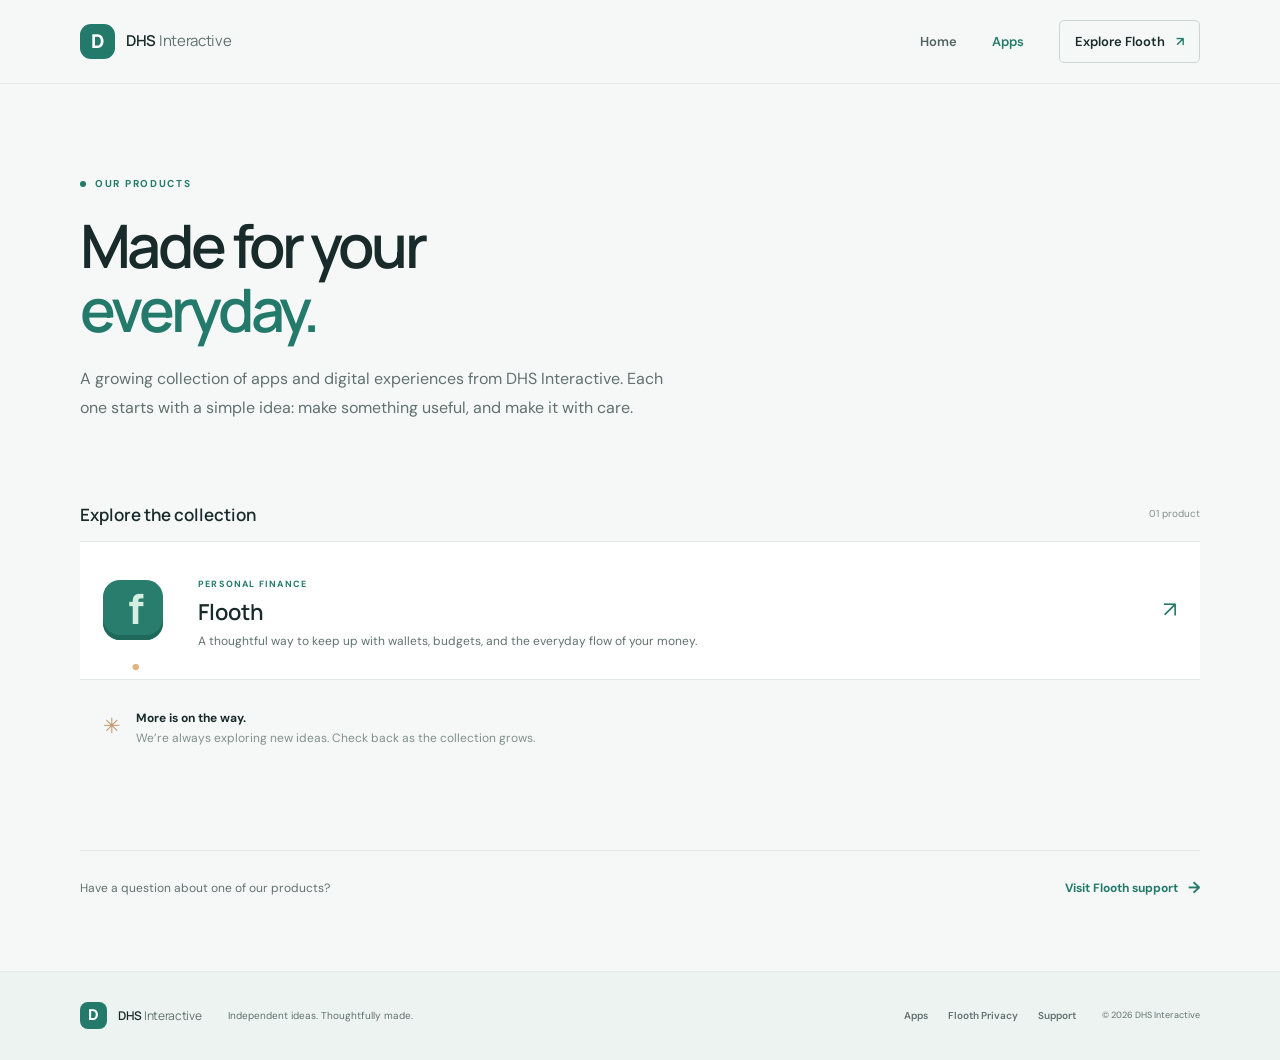
==== apps/index.html @ 7190f6f2 "Add DHS Interactive website and Flooth privacy pages" ====
<!doctype html>
<html lang="en">
<head><meta charset="utf-8"><meta name="viewport" content="width=device-width, initial-scale=1"><meta name="description" content="Explore mobile apps and digital products from DHS Interactive."><title>Apps — DHS Interactive</title><link rel="stylesheet" href="../assets/site.css"><script src="../assets/site.js" defer></script></head>
<body><a class="skip-link" href="#main">Skip to content</a><header class="site-header"><div class="container header-inner"><a class="brand" href="../"><span class="brand-mark">D</span><span>DHS <b>Interactive</b></span></a><button class="menu-toggle" aria-expanded="false" aria-controls="primary-nav" aria-label="Open navigation"><span></span><span></span><span></span></button><nav id="primary-nav" class="primary-nav" aria-label="Primary navigation"><a href="../">Home</a><a href="./" aria-current="page">Apps</a><a class="nav-cta" href="flooth/">Explore Flooth <span aria-hidden="true">↗</span></a></nav></div></header>
<main id="main"><section class="page-hero container"><p class="eyebrow"><span class="eyebrow-dot"></span> Our products</p><h1>Made for your<br><span>everyday.</span></h1><p class="lead">A growing collection of apps and digital experiences from DHS Interactive. Each one starts with a simple idea: make something useful, and make it with care.</p></section>
<section class="apps-list container"><div class="apps-list-heading"><h2>Explore the collection</h2><span>01 product</span></div><a class="app-card" href="flooth/"><div class="app-icon">f<span>·</span></div><div class="app-card-copy"><span class="app-category">PERSONAL FINANCE</span><h3>Flooth</h3><p>A thoughtful way to keep up with wallets, budgets, and the everyday flow of your money.</p></div><span class="app-arrow" aria-hidden="true">↗</span></a><div class="future-note"><span>✳</span><p><b>More is on the way.</b><br>We’re always exploring new ideas. Check back as the collection grows.</p></div></section><section class="simple-cta container"><p>Have a question about one of our products?</p><a class="text-link" href="flooth/support/">Visit Flooth support <span aria-hidden="true">→</span></a></section></main>
<footer class="site-footer"><div class="container footer-inner"><a class="brand footer-brand" href="../"><span class="brand-mark">D</span><span>DHS <b>Interactive</b></span></a><span>Independent ideas. Thoughtfully made.</span><nav aria-label="Footer navigation"><a href="./">Apps</a><a href="flooth/privacy/">Flooth Privacy</a><a href="flooth/support/">Support</a></nav><small>© <span data-year>2026</span> DHS Interactive</small></div></footer></body></html>
---- assets/site.css ----
@import url('https://fonts.googleapis.com/css2?family=DM+Sans:wght@400;500;600;700&family=Manrope:wght@400;500;600;700;800&display=swap');
:root{--ink:#182b2a;--muted:#617170;--teal:#237a6b;--teal-dark:#175c51;--mint:#c6e8d9;--paper:#f6f8f7;--white:#fff;--line:#e2e9e6;--peach:#f2c7a5;--serif:Manrope,'DM Sans',sans-serif;--sans:'DM Sans',Arial,sans-serif;--container:1120px}*{box-sizing:border-box}html{scroll-behavior:smooth}body{margin:0;background:var(--paper);color:var(--ink);font-family:var(--sans);font-size:16px;line-height:1.65;-webkit-font-smoothing:antialiased}a{color:inherit;text-decoration:none}a:hover{color:var(--teal)}button{font:inherit}.container{width:min(var(--container),calc(100% - 56px));margin-inline:auto}.skip-link{position:absolute;left:16px;top:-60px;z-index:20;padding:10px 16px;background:var(--ink);color:#fff;border-radius:4px}.skip-link:focus{top:12px}.site-header{height:84px;border-bottom:1px solid rgba(24,43,42,.07);background:rgba(246,248,247,.94);position:relative;z-index:5}.header-inner,.primary-nav,.brand,.footer-inner,.footer-inner nav{display:flex;align-items:center}.header-inner{height:100%;justify-content:space-between}.brand{gap:11px;font-family:var(--serif);font-weight:600;font-size:15px;letter-spacing:-.3px}.brand b{font-weight:400;color:var(--muted)}.brand-mark{width:35px;height:35px;display:grid;place-items:center;border-radius:11px;background:var(--teal);color:#fff;font-size:19px;font-weight:800}.primary-nav{gap:35px;font-size:13px;font-weight:600;color:#526361}.primary-nav a[aria-current=page]{color:var(--teal)}.primary-nav .nav-cta{color:var(--ink);padding:10px 15px;border:1px solid #cbd7d3;border-radius:5px}.nav-cta span{margin-left:8px;color:var(--teal)}.menu-toggle{display:none;border:0;background:transparent;width:42px;height:42px;padding:10px;cursor:pointer}.menu-toggle span{display:block;height:2px;background:var(--ink);margin:5px 0;border-radius:2px}.hero{min-height:602px;display:grid;grid-template-columns:1.03fr .97fr;align-items:center;padding-block:69px 80px}.hero-copy{padding:0 0 8px 10px}.eyebrow{text-transform:uppercase;letter-spacing:1.7px;font-size:10px;font-weight:700;color:var(--teal);margin:0 0 20px;display:flex;align-items:center;gap:9px}.eyebrow-dot{width:6px;height:6px;border-radius:50%;background:var(--teal)}h1,h2,h3,p{margin-top:0}.hero h1,.page-hero h1,.product-hero h1,.legal-page h1,.support-card h1{font-family:var(--serif);font-size:clamp(48px,6vw,70px);line-height:1.08;letter-spacing:-3.7px;font-weight:600;margin:0 0 23px}.hero h1 span,.page-hero h1 span,.product-hero h1 span,.legal-page h1 span,.support-card h1 span{color:var(--teal)}.lead{color:var(--muted);font-size:16px;line-height:1.8;max-width:470px;margin-bottom:28px}.button-row{display:flex;align-items:center;gap:25px}.button{display:inline-flex;align-items:center;gap:21px;min-height:48px;padding:0 19px;border-radius:5px;font-size:12px;font-weight:700;transition:transform .2s,background .2s}.button:hover{transform:translateY(-2px)}.button-primary{background:var(--teal);color:#fff}.button-primary:hover{background:var(--teal-dark);color:#fff}.button span{font-size:17px}.text-link{display:inline-flex;align-items:center;gap:10px;font-size:12px;font-weight:700;color:var(--teal)}.text-link span{font-size:16px}.hero-note{display:flex;align-items:center;gap:12px;margin-top:53px;font-size:11px;line-height:1.7;color:var(--muted)}.hero-note b{font-size:12px;color:var(--ink)}.note-icon{width:30px;height:30px;display:grid;place-items:center;border-radius:50%;background:#e4f1eb;color:var(--teal);font-size:17px}.hero-art{height:420px;position:relative;display:grid;place-items:center;overflow:hidden}.art-orbit{position:absolute;border:1px solid #dce7e2;border-radius:50%}.orbit-one{height:350px;width:350px}.orbit-two{height:440px;width:440px;border-style:dashed;opacity:.75}.phone{width:226px;height:384px;border:7px solid #203b38;border-radius:31px;background:#fff;box-shadow:0 25px 55px rgba(28,66,57,.18);position:relative;z-index:1;overflow:hidden;padding:15px 15px 12px}.phone-notch{position:absolute;width:76px;height:16px;border-radius:0 0 11px 11px;background:#203b38;top:0;left:calc(50% - 38px)}.phone-top{display:flex;justify-content:space-between;font-size:7px;font-weight:700;margin-top:1px}.phone-content{padding-top:17px}.phone-greeting{font-family:var(--serif);font-size:15px;line-height:1.35;margin-bottom:17px}.phone-greeting b{color:var(--teal)}.balance-label,.device-label{font-size:7px;letter-spacing:1.3px;color:#81918e;font-weight:700}.balance{font-family:var(--serif);font-size:29px;font-weight:700;letter-spacing:-1.2px;margin-top:3px}.balance span,.device-total span{font-size:17px;color:#8b9996}.chart{height:68px;display:flex;align-items:end;justify-content:space-between;margin-top:8px;border-bottom:1px solid #edf1ef;padding-bottom:0}.chart i{display:block;width:10px;border-radius:4px 4px 0 0;background:#bfdfd1}.chart i:nth-child(3n){background:#5eab8e}.chart i:nth-child(1){height:20%}.chart i:nth-child(2){height:33%}.chart i:nth-child(3){height:28%}.chart i:nth-child(4){height:48%}.chart i:nth-child(5){height:41%}.chart i:nth-child(6){height:59%}.chart i:nth-child(7){height:50%}.chart i:nth-child(8){height:72%}.chart i:nth-child(9){height:66%}.chart i:nth-child(10){height:85%}.chart i:nth-child(11){height:100%}.phone-rows{height:43px;border-bottom:1px solid #edf1ef;display:flex;align-items:center;gap:7px;font-size:7px;font-weight:600}.phone-rows b{margin-left:auto;color:var(--teal);font-size:7px}.row-icon{width:20px;height:20px;border-radius:6px;display:grid;place-items:center;font-size:11px;color:var(--teal)}.mint{background:#e3f2eb}.peach{background:#fbede1;color:#bb8055}.float-card{z-index:2;position:absolute;bottom:60px;right:0;display:flex;align-items:center;gap:11px;background:#fff;box-shadow:0 12px 28px rgba(24,43,42,.09);padding:13px 16px;border-radius:7px}.float-icon{display:grid;place-items:center;width:29px;height:29px;border-radius:50%;background:#e4f1eb;color:var(--teal)}.float-card small,.float-card b{display:block}.float-card small{font-size:8px;color:#84918e}.float-card b{font-size:10px}.art-spark{position:absolute;color:var(--teal)}.spark-one{top:52px;right:76px;font-size:27px}.spark-two{bottom:70px;left:60px;color:#d39462;font-size:22px}.principles{background:#edf3f0;border-block:1px solid #e6ede9}.principle-grid{display:grid;grid-template-columns:repeat(3,1fr);padding-block:36px}.principle-grid>div{padding:0 32px;border-right:1px solid #d8e3de}.principle-grid>div:first-child{padding-left:12px}.principle-grid>div:last-child{border:0}.principle-number{font-size:9px;font-weight:700;letter-spacing:1px;color:var(--teal)}.principle-grid h2{font:600 17px var(--serif);letter-spacing:-.4px;margin:7px 0 3px}.principle-grid p{font-size:11px;color:var(--muted);margin:0}.featured{padding-block:95px 100px}.section-heading{display:flex;align-items:end;justify-content:space-between;margin-bottom:29px}.section-heading .eyebrow{margin-bottom:10px}.section-heading h2,.local-copy h2,.closing h2{font:600 37px/1.2 var(--serif);letter-spacing:-1.7px;margin:0}.section-heading h2 span{color:var(--teal)}.section-heading>.text-link{margin-bottom:5px}.feature-card{min-height:360px;border-radius:8px;overflow:hidden;background:#24786b;display:grid;grid-template-columns:1fr .92fr;color:#fff}.feature-copy{padding:48px 54px}.product-label{display:flex;align-items:center;gap:9px;font-size:10px;font-weight:600;letter-spacing:.4px;color:#d9eee5}.flooth-mark{width:32px;height:32px;display:inline-grid;place-items:center;border-radius:10px;background:#c4e8d6;color:#286d5b;font:800 23px var(--serif);letter-spacing:-2px}.feature-copy h3{font:600 40px/1.14 var(--serif);letter-spacing:-1.7px;margin:20px 0 13px}.feature-copy p{max-width:380px;color:#d7eae4;font-size:12px;line-height:1.8;margin-bottom:24px}.button-light{background:#eff7f2;color:var(--teal-dark)}.feature-visual{position:relative;display:grid;place-items:center;background:radial-gradient(ellipse at 50% 55%,#65a991 0,#438e7c 42%,#24786b 72%);overflow:hidden}.feature-visual:before,.feature-visual:after{content:"";position:absolute;border:1px solid rgba(223,247,236,.22);border-radius:50%;width:300px;height:300px}.feature-visual:after{width:400px;height:400px}.feature-stat{z-index:1;background:#fff;color:var(--ink);width:230px;padding:22px 23px;border-radius:8px;box-shadow:0 20px 50px rgba(18,52,44,.2);transform:rotate(-5deg)}.feature-stat span{display:block;font-size:8px;font-weight:700;letter-spacing:1.1px;color:#879490}.feature-stat strong{font:600 19px var(--serif);display:block;margin:7px 0 20px}.stat-bars{height:64px;display:flex;align-items:end;justify-content:space-between;border-bottom:1px solid #e6eeea}.stat-bars i{width:14px;border-radius:5px 5px 0 0;background:#bfe0d1}.stat-bars i:nth-child(2n){background:#529d80}.stat-bars i:nth-child(1){height:25%}.stat-bars i:nth-child(2){height:42%}.stat-bars i:nth-child(3){height:30%}.stat-bars i:nth-child(4){height:55%}.stat-bars i:nth-child(5){height:48%}.stat-bars i:nth-child(6){height:72%}.stat-bars i:nth-child(7){height:62%}.stat-bars i:nth-child(8){height:95%}.coin{position:absolute;z-index:2;display:grid;place-items:center;border-radius:50%;background:#f1d6b7;color:#926747;box-shadow:0 8px 20px #1b554c44}.coin-one{height:48px;width:48px;top:58px;left:70px;font-size:20px}.coin-two{height:36px;width:36px;right:53px;bottom:57px;background:#cbe9d9;color:var(--teal);font-size:18px}.feature-caption{position:absolute;left:40px;bottom:30px;font-size:10px;line-height:1.5;color:#d5ebe3}.closing{padding-bottom:90px}.closing-inner{border-top:1px solid var(--line);padding:49px 25px 38px;display:grid;grid-template-columns:1fr 1fr;align-items:center;position:relative}.closing .eyebrow{margin-bottom:12px}.closing h2{font-size:32px}.closing-inner>div:nth-child(2){padding-left:50px}.closing-inner>div:nth-child(2) p{color:var(--muted);font-size:12px;margin-bottom:18px}.closing-star{position:absolute;right:15px;top:43px;color:#b3d7c5;font-size:26px}.site-footer{background:#edf3f0;border-top:1px solid #e2ebe6}.footer-inner{min-height:88px;gap:26px;font-size:10px;color:var(--muted)}.footer-brand{color:var(--ink);font-size:12px}.footer-brand .brand-mark{width:27px;height:27px;border-radius:8px;font-size:15px}.footer-inner>span{margin-right:auto}.footer-inner nav{gap:20px}.footer-inner nav a{font-weight:600}.footer-inner small{font-size:9px}
.page-hero{padding:92px 0 52px}.page-hero h1{font-size:60px}.page-hero .lead{max-width:600px}.apps-list{padding-bottom:73px}.apps-list-heading{display:flex;align-items:center;justify-content:space-between;border-bottom:1px solid var(--line);padding-bottom:15px;margin-bottom:0}.apps-list-heading h2{font:600 17px var(--serif);margin:0}.apps-list-heading span{font-size:10px;color:#81908c}.app-card{display:grid;grid-template-columns:75px 1fr 50px;gap:20px;align-items:center;padding:27px 23px;background:#fff;border-bottom:1px solid var(--line);transition:background .2s}.app-card:hover{background:#f0f7f3}.app-icon{height:60px;width:60px;display:grid;place-items:center;border-radius:17px;background:#287d6d;color:#d5eee2;font:800 41px var(--serif);letter-spacing:-5px;box-shadow:inset 0 -5px 0 #1f695b}.app-icon span{color:#e1b481}.app-category{font-size:9px;letter-spacing:1.2px;color:var(--teal);font-weight:700}.app-card h3{font:600 22px var(--serif);margin:2px 0 5px}.app-card p{font-size:12px;color:var(--muted);margin:0}.app-arrow{justify-self:end;color:var(--teal);font-size:22px}.future-note{display:flex;gap:15px;padding:29px 23px;color:#80908b;font-size:12px}.future-note>span{color:#c69769;font-size:21px}.future-note p{margin:0}.future-note b{color:var(--ink)}.simple-cta{display:flex;align-items:center;justify-content:space-between;border-top:1px solid var(--line);padding-block:24px;margin-bottom:45px}.simple-cta p{margin:0;font-size:12px;color:var(--muted)}
.product-hero{min-height:500px;display:grid;grid-template-columns:1.1fr .9fr;align-items:center;padding-block:63px}.product-hero h1{font-size:56px}.product-title{display:flex;align-items:flex-start;gap:15px}.flooth-mark.large{flex:none;width:46px;height:46px;border-radius:14px;font-size:31px;margin-top:6px}.product-hero .lead{max-width:510px}.availability-note{display:flex;align-items:center;gap:9px;font-size:11px;font-weight:600;color:#74817e}.status-dot{width:7px;height:7px;border-radius:50%;background:#b98d63}.product-art{position:relative;height:390px;display:grid;place-items:center;overflow:hidden}.product-ring,.local-orbit{position:absolute;width:315px;height:315px;border:1px solid #dbe7e1;border-radius:50%}.product-ring:after,.local-orbit:after{content:"";position:absolute;inset:-35px;border:1px dashed #d6e3dd;border-radius:50%}.product-device{z-index:1;width:235px;height:300px;border-radius:15px;background:#fff;box-shadow:0 25px 55px rgba(28,66,57,.15);padding:26px 23px;transform:rotate(4deg)}.device-total{display:block;font:700 31px var(--serif);letter-spacing:-1.2px;margin-top:12px}.device-sub{display:block;font-size:9px;color:#81918e}.device-chart{height:83px;display:flex;align-items:end;justify-content:space-around;border-bottom:1px solid #e8efeb;margin:15px 0}.device-chart i{width:13px;border-radius:5px 5px 0 0;background:#c9e4d6}.device-chart i:nth-child(2n){background:#55a183}.device-chart i:nth-child(1){height:25%}.device-chart i:nth-child(2){height:37%}.device-chart i:nth-child(3){height:30%}.device-chart i:nth-child(4){height:58%}.device-chart i:nth-child(5){height:47%}.device-chart i:nth-child(6){height:73%}.device-chart i:nth-child(7){height:100%}.device-chart i:nth-child(8){height:85%}.device-budget{display:flex;align-items:center;gap:8px;height:38px;font-size:8px;border-bottom:1px solid #eff2f0}.device-budget b{margin-left:auto;color:var(--teal);font-size:8px}.budget-dot{width:8px;height:8px;background:#77b79a;border-radius:3px}.peach-dot{background:#e6b48b}.product-spark{position:absolute;right:41px;top:55px;color:#c79463;font-size:25px}.product-features{background:#edf3f0;padding:75px 0 84px;border-block:1px solid #e5ece8}.product-features .section-heading{align-items:end}.product-features .section-heading h2{font-size:34px}.product-features .section-heading h2 span{color:var(--teal)}.section-intro{max-width:280px;font-size:12px;color:var(--muted);line-height:1.8;margin:0 0 4px}.feature-grid{display:grid;grid-template-columns:repeat(4,1fr);gap:13px;margin-top:37px}.feature-tile{position:relative;min-height:220px;background:#fff;padding:22px 20px;border:1px solid #e7eeea;border-radius:5px}.tile-symbol{display:grid;place-items:center;height:38px;width:38px;border-radius:11px;background:#e5f2eb;color:var(--teal);font-size:22px}.budget-symbol{background:#f9eee4;color:#b7794e}.report-symbol{background:#eef0f8;color:#7077a2}.local-symbol{background:#e8f0f0;color:#56868a}.tile-count{position:absolute;right:20px;top:28px;font-size:9px;letter-spacing:1px;color:#9ba9a4}.feature-tile h3{font:600 15px var(--serif);margin:24px 0 7px}.feature-tile p{font-size:10px;line-height:1.75;color:var(--muted);margin:0}.local-section{padding-block:91px;display:grid;grid-template-columns:.85fr 1.15fr;align-items:center;gap:75px}.local-illustration{height:300px;display:grid;place-items:center;position:relative}.local-orbit{width:230px;height:230px;background:#edf4f0}.local-lock{z-index:1;height:110px;width:110px;border-radius:35px;background:#fff;box-shadow:0 14px 40px #214e4217;display:grid;place-items:center;font-size:61px;color:var(--teal);transform:rotate(-9deg)}.local-spark{position:absolute;top:37px;right:48px;color:#c99564;font-size:26px}.local-copy .eyebrow{margin-bottom:12px}.local-copy h2{font-size:35px;margin-bottom:18px}.local-copy h2 span{color:var(--teal)}.local-copy p:not(.eyebrow){max-width:500px;color:var(--muted);font-size:12px;line-height:1.85;margin-bottom:14px}.local-copy .text-link{margin-top:6px}.product-links{background:#edf3f0;border-block:1px solid #e5ece8}.product-links-inner{min-height:200px;display:flex;align-items:center;justify-content:space-between}.product-links h2{font:600 25px var(--serif);letter-spacing:-.8px;margin:0 0 5px}.product-links .eyebrow{margin-bottom:8px}.product-links p:not(.eyebrow){font-size:11px;color:var(--muted);margin:0}
.legal-page{max-width:820px;padding-top:76px;padding-bottom:75px}.legal-page h1{font-size:53px;margin-bottom:9px}.legal-meta{font-size:11px;color:#83918d}.legal-intro{font-size:15px;color:var(--muted);margin:28px 0 35px}.legal-content{border-top:1px solid var(--line);padding-top:15px}.legal-content h2{font:700 17px var(--serif);letter-spacing:-.3px;margin:28px 0 8px}.legal-content p{font-size:12px;line-height:1.9;color:#576865;margin-bottom:12px}.legal-content a{color:var(--teal);text-decoration:underline;text-underline-offset:2px}.legal-back{border-top:1px solid var(--line);margin-top:38px;padding-top:18px;display:flex;justify-content:space-between}.support-page{min-height:590px;display:grid;grid-template-columns:1fr 260px;align-items:center;gap:100px;padding-block:72px}.support-card{position:relative}.support-icon{position:absolute;right:9%;top:2px;width:52px;height:52px;display:grid;place-items:center;border-radius:17px;background:#e2f0e8;color:var(--teal);font-size:25px}.support-card h1{font-size:59px}.support-card .lead{max-width:440px}.support-card .button{margin-top:4px}.support-email{font-size:11px;color:var(--muted);margin:15px 0}.support-aside{border-left:1px solid var(--line);padding:10px 0 10px 25px}.support-aside h2{font:600 14px var(--serif);margin-bottom:15px}.support-aside>a{display:flex;justify-content:space-between;padding:11px 0;border-bottom:1px solid var(--line);font-size:11px;font-weight:600}.support-aside>a span{color:var(--teal)}.support-aside p{font-size:10px;color:#85938e;line-height:1.7;margin-top:22px}
@media(max-width:800px){.container{width:min(var(--container),calc(100% - 40px))}.hero{grid-template-columns:1fr 0.9fr;min-height:560px;padding-block:50px}.hero h1{font-size:53px}.hero-art{transform:scale(.85);margin-inline:-25px}.feature-grid{grid-template-columns:repeat(2,1fr)}.local-section{gap:34px}.footer-inner{flex-wrap:wrap;padding-block:20px;gap:14px}.footer-inner>span{margin-right:0}.footer-inner nav{margin-left:auto}.footer-inner small{width:100%}.support-page{gap:50px}.feature-copy{padding:40px 35px}}
@media(max-width:620px){.container{width:calc(100% - 40px)}.site-header{height:70px}.menu-toggle{display:block}.primary-nav{display:none;position:absolute;top:69px;left:0;right:0;background:var(--paper);padding:16px 20px 22px;border-bottom:1px solid var(--line);flex-direction:column;align-items:stretch;gap:0;box-shadow:0 12px 18px #19382b12}.primary-nav.is-open{display:flex}.primary-nav a{padding:12px 7px}.primary-nav .nav-cta{margin-top:5px;text-align:center}.hero{display:flex;flex-direction:column;align-items:stretch;padding:57px 0 45px;min-height:0}.hero-copy{padding:0}.hero h1,.page-hero h1{font-size:49px;letter-spacing:-2.5px}.lead{font-size:14px}.hero-note{margin-top:30px}.hero-art{height:370px;transform:scale(.9);margin:-10px -20px -10px}.phone{width:210px;height:357px}.float-card{right:0;bottom:44px}.orbit-one{width:310px;height:310px}.orbit-two{width:380px;height:380px}.principle-grid{grid-template-columns:1fr;padding-block:18px}.principle-grid>div,.principle-grid>div:first-child{padding:15px 4px;border-right:0;border-bottom:1px solid #d8e3de}.principle-grid>div:last-child{border-bottom:0}.principle-grid h2{margin-top:3px}.featured{padding-block:65px}.section-heading{align-items:start;gap:15px}.section-heading h2{font-size:31px}.section-heading>.text-link{white-space:nowrap;margin-top:25px;font-size:10px}.feature-card{grid-template-columns:1fr}.feature-copy{padding:34px 28px}.feature-copy h3{font-size:35px}.feature-visual{min-height:280px}.closing{padding-bottom:55px}.closing-inner{grid-template-columns:1fr;padding:35px 5px;gap:20px}.closing-inner>div:nth-child(2){padding-left:0}.closing-star{right:12px;top:34px}.footer-inner{display:grid;grid-template-columns:1fr auto}.footer-inner>span{grid-column:1/-1;grid-row:2}.footer-inner nav{grid-column:1/-1;grid-row:3;margin:0;gap:17px;flex-wrap:wrap}.footer-inner small{grid-column:1/-1;grid-row:4}.page-hero{padding:62px 0 32px}.page-hero h1{font-size:48px}.apps-list-heading h2{font-size:15px}.app-card{grid-template-columns:53px 1fr 18px;gap:12px;padding:19px 8px}.app-icon{width:49px;height:49px;border-radius:14px;font-size:34px}.app-card h3{font-size:19px}.app-card p{font-size:10px}.app-category{font-size:8px}.future-note{padding-inline:8px}.simple-cta{align-items:flex-start;gap:12px;flex-direction:column}.product-hero{grid-template-columns:1fr;padding-block:53px 35px}.product-hero h1{font-size:46px;letter-spacing:-2.8px}.product-title{gap:11px}.flooth-mark.large{width:38px;height:38px;font-size:27px}.product-art{height:335px}.product-ring{width:270px;height:270px}.product-device{transform:scale(.9) rotate(4deg)}.product-features{padding:55px 0}.product-features .section-heading{display:block}.product-features .section-heading h2{font-size:30px}.section-intro{margin-top:15px}.feature-grid{gap:9px;margin-top:25px}.feature-tile{padding:17px 14px;min-height:210px}.tile-count{right:13px;top:23px}.feature-tile h3{font-size:13px;margin-top:20px}.feature-tile p{font-size:9px}.local-section{padding-block:50px;grid-template-columns:1fr;gap:18px}.local-illustration{height:235px}.local-copy h2{font-size:31px}.product-links-inner{min-height:205px;align-items:flex-start;justify-content:center;flex-direction:column;gap:18px}.legal-page{padding-top:50px;padding-bottom:55px}.legal-page h1{font-size:44px;letter-spacing:-2px}.legal-intro{font-size:13px}.legal-content h2{font-size:16px}.legal-content p{font-size:11px}.support-page{min-height:0;display:block;padding-block:62px}.support-card h1{font-size:52px}.support-icon{right:0}.support-aside{margin-top:48px;padding-left:17px}.support-aside p{max-width:270px}}
@media(prefers-reduced-motion:reduce){html{scroll-behavior:auto}*,*:before,*:after{transition:none!important}}
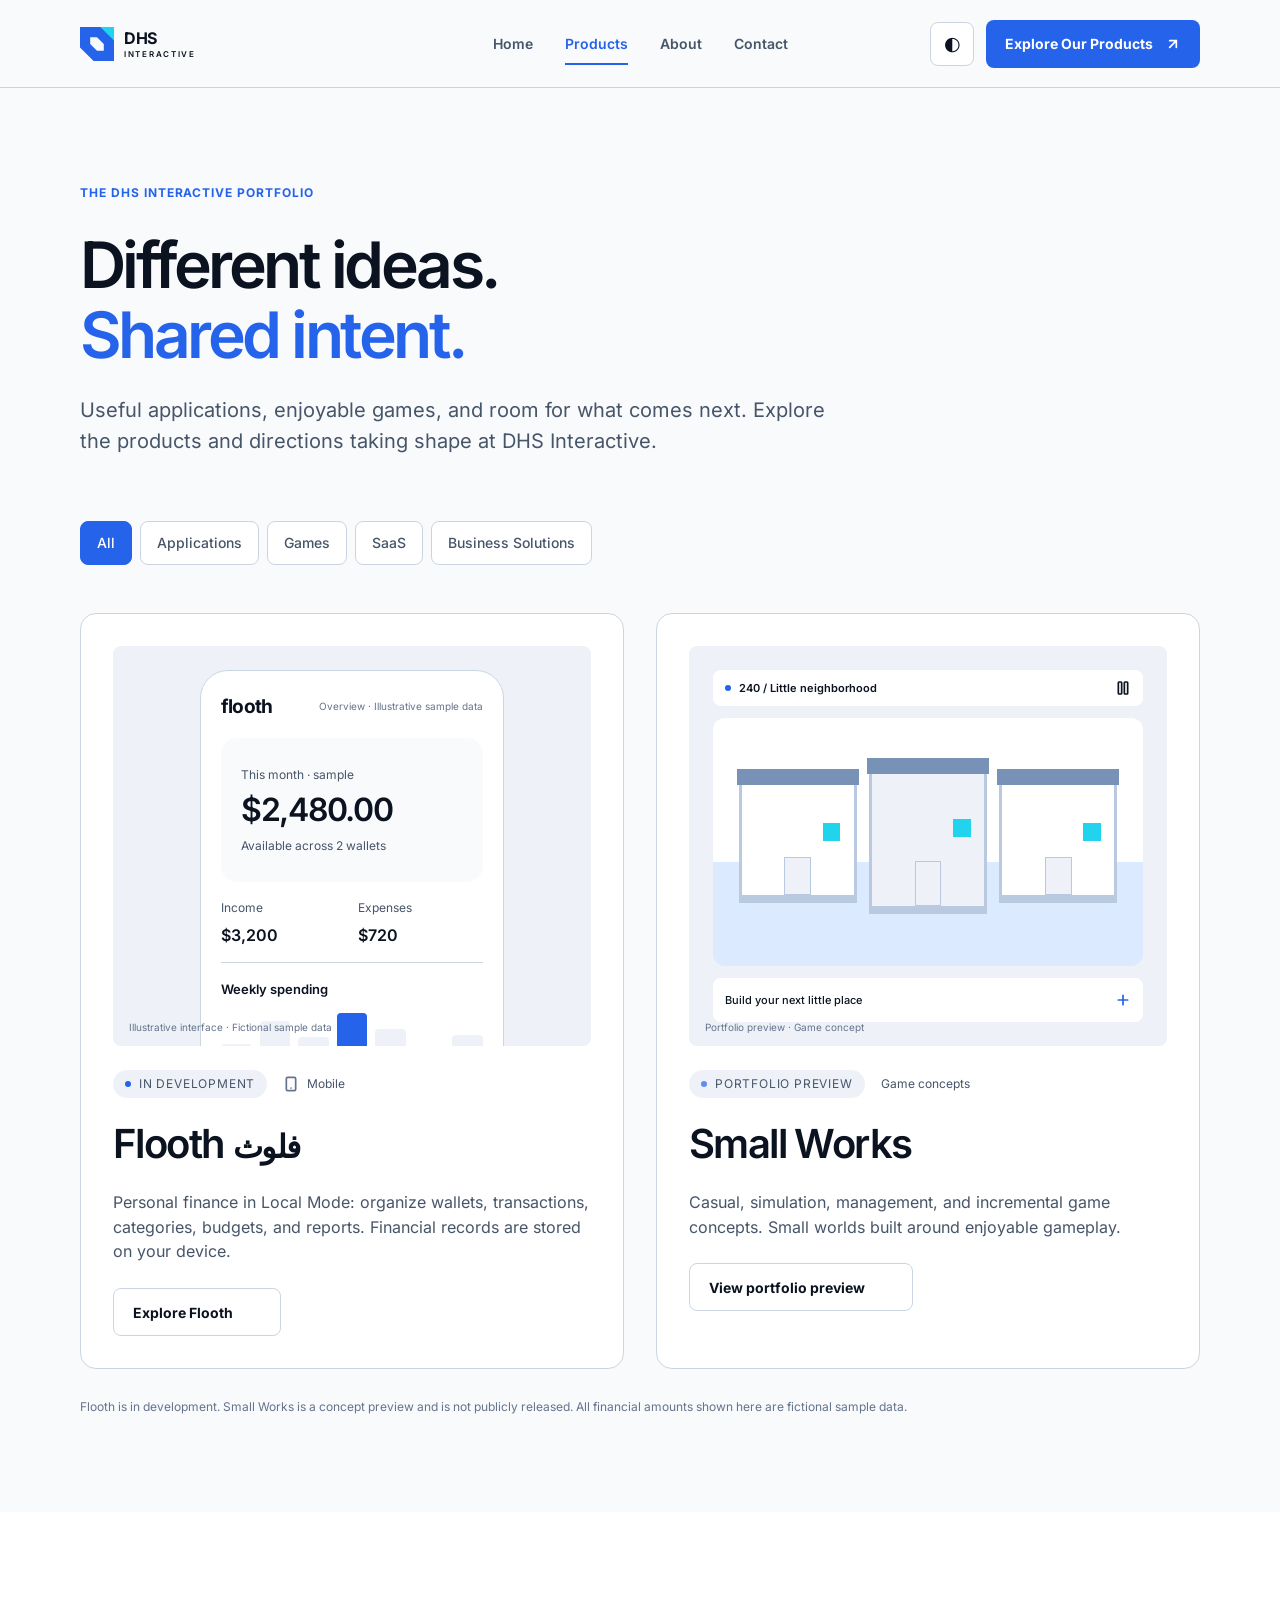
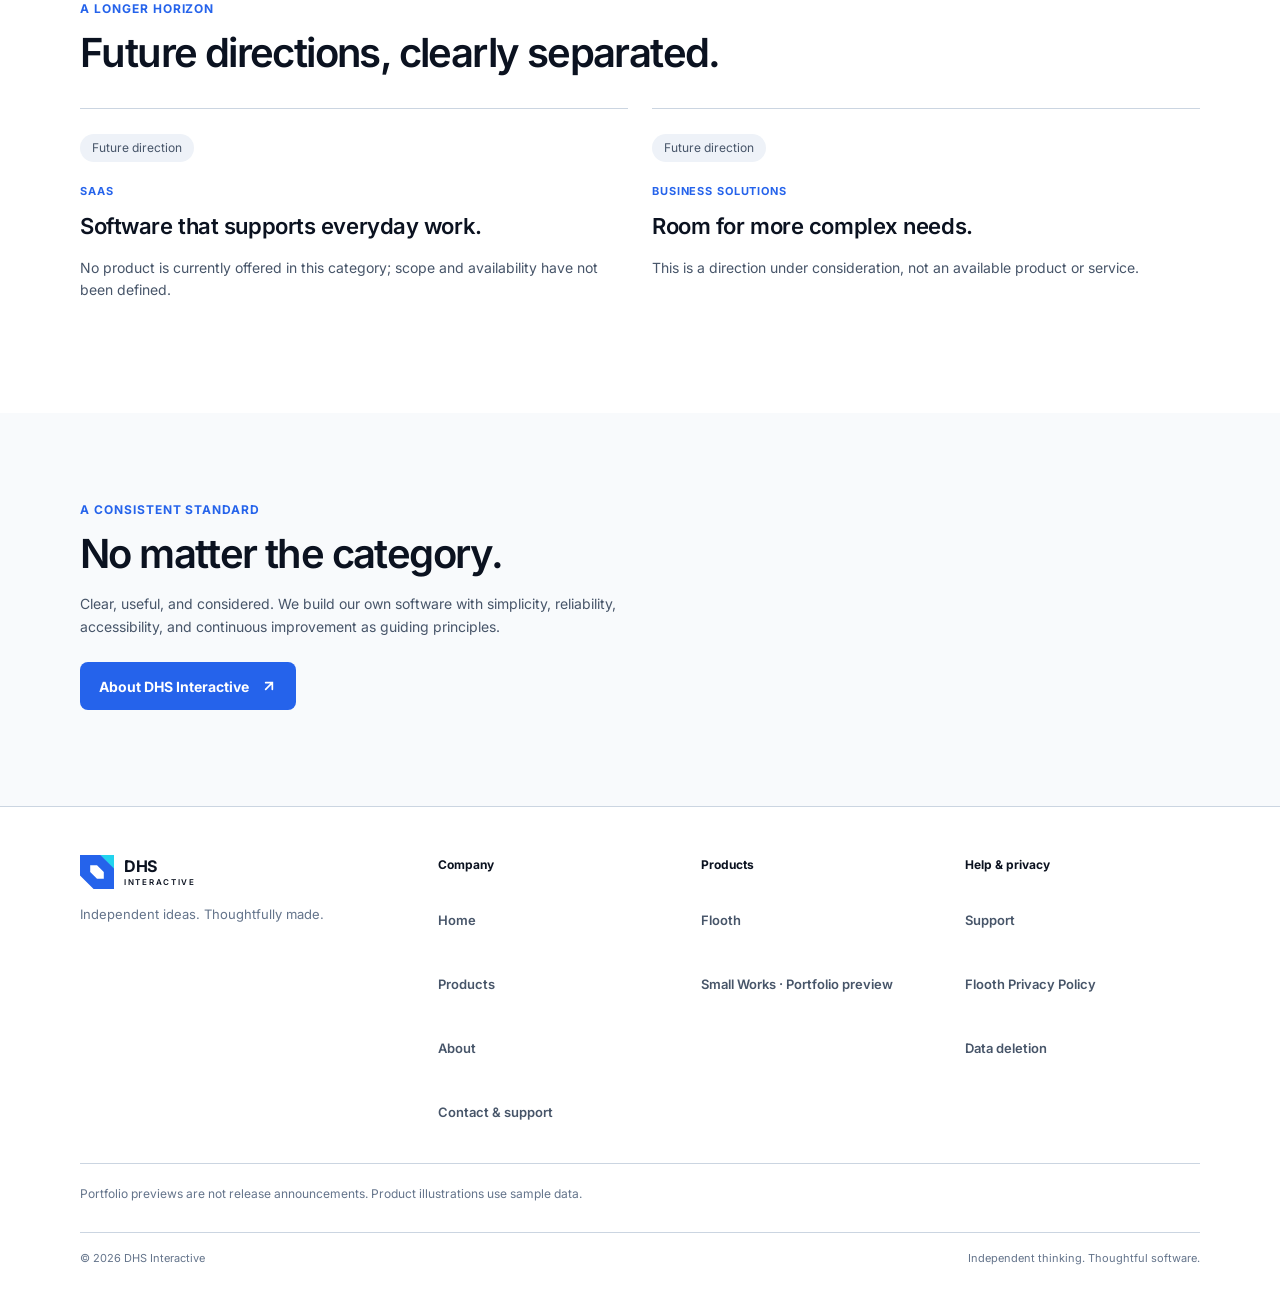
==== commit 627bb1a8: "Prepare DHS Interactive website for Azure preview" ====
--- a/apps/index.html
+++ b/apps/index.html
@@ -1,7 +1,72 @@
 <!doctype html>
 <html lang="en">
-<head><meta charset="utf-8"><meta name="viewport" content="width=device-width, initial-scale=1"><meta name="description" content="Explore mobile apps and digital products from DHS Interactive."><title>Apps — DHS Interactive</title><link rel="stylesheet" href="../assets/site.css"><script src="../assets/site.js" defer></script></head>
-<body><a class="skip-link" href="#main">Skip to content</a><header class="site-header"><div class="container header-inner"><a class="brand" href="../"><span class="brand-mark">D</span><span>DHS <b>Interactive</b></span></a><button class="menu-toggle" aria-expanded="false" aria-controls="primary-nav" aria-label="Open navigation"><span></span><span></span><span></span></button><nav id="primary-nav" class="primary-nav" aria-label="Primary navigation"><a href="../">Home</a><a href="./" aria-current="page">Apps</a><a class="nav-cta" href="flooth/">Explore Flooth <span aria-hidden="true">↗</span></a></nav></div></header>
-<main id="main"><section class="page-hero container"><p class="eyebrow"><span class="eyebrow-dot"></span> Our products</p><h1>Made for your<br><span>everyday.</span></h1><p class="lead">A growing collection of apps and digital experiences from DHS Interactive. Each one starts with a simple idea: make something useful, and make it with care.</p></section>
-<section class="apps-list container"><div class="apps-list-heading"><h2>Explore the collection</h2><span>01 product</span></div><a class="app-card" href="flooth/"><div class="app-icon">f<span>·</span></div><div class="app-card-copy"><span class="app-category">PERSONAL FINANCE</span><h3>Flooth</h3><p>A thoughtful way to keep up with wallets, budgets, and the everyday flow of your money.</p></div><span class="app-arrow" aria-hidden="true">↗</span></a><div class="future-note"><span>✳</span><p><b>More is on the way.</b><br>We’re always exploring new ideas. Check back as the collection grows.</p></div></section><section class="simple-cta container"><p>Have a question about one of our products?</p><a class="text-link" href="flooth/support/">Visit Flooth support <span aria-hidden="true">→</span></a></section></main>
-<footer class="site-footer"><div class="container footer-inner"><a class="brand footer-brand" href="../"><span class="brand-mark">D</span><span>DHS <b>Interactive</b></span></a><span>Independent ideas. Thoughtfully made.</span><nav aria-label="Footer navigation"><a href="./">Apps</a><a href="flooth/privacy/">Flooth Privacy</a><a href="flooth/support/">Support</a></nav><small>© <span data-year>2026</span> DHS Interactive</small></div></footer></body></html>
+<head><meta charset="utf-8"><meta name="viewport" content="width=device-width, initial-scale=1"><meta name="theme-color" content="#f8fafc"><meta name="color-scheme" content="light dark"><link rel="icon" type="image/svg+xml" href="/assets/brand/favicon.svg"><script>(()=>{try{const t=localStorage.getItem("dhs-theme");if(t==="light"||t==="dark")document.documentElement.dataset.theme=t}catch{}})()</script><link rel="preload" href="/assets/fonts/inter/inter-latin-variable.woff2" as="font" type="font/woff2" crossorigin><meta name="description" content="Explore applications, games, and future directions from DHS Interactive."><title>Products — DHS Interactive</title><link rel="stylesheet" href="/assets/site.css"><script src="/assets/site.js" defer></script></head>
+<body><a class="skip-link" href="#main">Skip to content</a><header class="site-header"><div class="container header-inner">
+<a class="brand" href="/" aria-label="DHS Interactive home"><img class="brand-symbol" src="/assets/brand/connected-fold.svg" alt="" width="32" height="32"><span class="brand-wordmark"><strong>DHS</strong><small>INTERACTIVE</small></span></a>
+<nav class="primary-nav" aria-label="Primary navigation"><a href="/">Home</a><a href="/apps/" aria-current="page">Products</a><a href="/#about">About</a><a href="mailto:dhs.interactive@gmail.com">Contact</a></nav>
+<div class="header-actions"><button class="theme-toggle" type="button" data-theme-toggle aria-label="Color theme: Follow system. Activate to switch to Light." title="Color theme: Follow system"><span data-theme-icon aria-hidden="true">◐</span><span class="visually-hidden" data-theme-status>Color theme: Follow system. Activate to switch to Light.</span></button><a class="button button-primary header-cta" href="/apps/">Explore Our Products<img src="/assets/icons/arrow-up-right.svg" alt="" width="16" height="16"></a><button class="menu-toggle" type="button" aria-expanded="false" aria-controls="mobile-nav" aria-label="Open navigation" data-menu-toggle><span></span><span></span><span></span></button></div>
+<nav class="mobile-nav" id="mobile-nav" aria-label="Mobile navigation"><a href="/">Home</a><a href="/apps/" aria-current="page">Products</a><a href="/#about">About</a><a href="mailto:dhs.interactive@gmail.com">Contact</a><a class="mobile-nav-cta" href="/apps/">Explore Our Products<img src="/assets/icons/arrow-up-right.svg" alt="" width="16" height="16"></a></nav></div></header>
+<main id="main" class="products-page">
+  <section class="products-intro" aria-labelledby="products-title"><div class="container">
+    <p class="products-kicker">The DHS Interactive portfolio</p>
+    <h1 id="products-title">Different ideas.<br><span>Shared intent.</span></h1>
+    <p class="products-lead">Useful applications, enjoyable games, and room for what comes next. Explore the products and directions taking shape at DHS Interactive.</p>
+  </div></section>
+  <section class="products-catalogue" aria-label="Product catalogue"><div class="container">
+    <div class="product-filters" role="group" aria-label="Filter product categories">
+      <button type="button" class="product-filter is-selected" data-product-filter="all" aria-pressed="true" aria-controls="product-grid">All</button>
+      <button type="button" class="product-filter" data-product-filter="applications" aria-pressed="false" aria-controls="product-grid">Applications</button>
+      <button type="button" class="product-filter" data-product-filter="games" aria-pressed="false" aria-controls="product-grid">Games</button>
+      <button type="button" class="product-filter" data-product-filter="saas" aria-pressed="false" aria-controls="product-grid">SaaS</button>
+      <button type="button" class="product-filter" data-product-filter="business" aria-pressed="false" aria-controls="product-grid">Business Solutions</button>
+    </div>
+    <div class="product-grid" id="product-grid">
+      <article class="product-card product-card--flooth" data-product-category="applications">
+        <figure class="product-showcase product-showcase--finance">
+          <div class="product-showcase-window"><div class="finance-ui" aria-label="Illustrative Flooth interface with fictional sample data">
+  <div class="finance-ui-heading"><strong>flooth</strong><span>Overview · Illustrative sample data</span></div>
+  <div class="finance-balance"><span>This month · sample</span><strong>$2,480.00</strong><small>Available across 2 wallets</small></div>
+  <div class="finance-totals"><div><span>Income</span><strong>$3,200</strong></div><div><span>Expenses</span><strong>$720</strong></div></div>
+  <section class="finance-week"><h3>Weekly spending</h3><div class="finance-bars" role="img" aria-label="Illustrative weekly spending chart"><i></i><i></i><i></i><i></i><i></i><i></i><i></i></div><div class="finance-days" aria-hidden="true"><span>M</span><span>T</span><span>W</span><span>T</span><span>F</span><span>S</span><span>S</span></div></section>
+  <section class="finance-activity"><h3>Recent activity</h3><p><span>Groceries</span><strong>−$42.00</strong></p><p><span>Transport</span><strong>−$18.00</strong></p><p><span>Home budget</span><strong>$600.00</strong></p></section>
+  <div class="finance-tabs" aria-hidden="true"><span>Overview</span><span>Wallets</span><span>Reports</span></div>
+</div></div>
+          <figcaption>Illustrative interface · Fictional sample data</figcaption>
+        </figure>
+        <div class="product-card-meta"><span class="product-status"><img src="/assets/icons/status-indicator.svg" alt="" width="6" height="6">In development</span><span class="product-platform"><img src="/assets/icons/smartphone.svg" alt="" width="16" height="16">Mobile</span></div>
+        <h2 class="product-card-title">Flooth <span lang="ar" dir="rtl">فلوث</span></h2>
+        <p class="product-card-copy">Personal finance in Local Mode: organize wallets, transactions, categories, budgets, and reports. Financial records are stored on your device.</p>
+        <a class="button button-secondary product-card-action" href="/apps/flooth/">Explore Flooth<img src="/assets/icons/arrow-up-right.svg" alt="" width="16" height="16"></a>
+      </article>
+      <article class="product-card product-card--smallworks" data-product-category="games">
+        <figure class="product-showcase product-showcase--smallworks">
+          <div class="neighborhood-ui" role="img" aria-label="Small Works portfolio concept: a little neighborhood with three modular buildings">
+            <div class="neighborhood-toolbar"><span><img src="/assets/icons/status-indicator.svg" alt="" width="6" height="6">240 / Little neighborhood</span><img src="/assets/icons/pause.svg" alt="" width="16" height="16"></div>
+            <div class="neighborhood-scene"><div class="neighborhood-building"><i></i><span></span></div><div class="neighborhood-building neighborhood-building--blue"><i></i><span></span></div><div class="neighborhood-building"><i></i><span></span></div></div>
+            <div class="neighborhood-toolbar neighborhood-toolbar--bottom"><span>Build your next little place</span><img src="/assets/icons/plus.svg" alt="" width="16" height="16"></div>
+          </div><figcaption>Portfolio preview · Game concept</figcaption>
+        </figure>
+        <div class="product-card-meta"><span class="product-status product-status--preview"><img src="/assets/icons/status-indicator.svg" alt="" width="6" height="6">Portfolio preview</span><span class="product-platform">Game concepts</span></div>
+        <h2 class="product-card-title">Small Works</h2>
+        <p class="product-card-copy">Casual, simulation, management, and incremental game concepts. Small worlds built around enjoyable gameplay.</p>
+        <a class="button button-secondary product-card-action" href="/#small-works">View portfolio preview<img src="/assets/icons/arrow-up-right.svg" alt="" width="16" height="16"></a>
+      </article>
+    </div>
+    <p class="product-filter-empty" id="product-filter-empty" role="status" aria-live="polite" hidden>No products are currently listed in this category.</p>
+    <p class="products-note">Flooth is in development. Small Works is a concept preview and is not publicly released. All financial amounts shown here are fictional sample data.</p>
+  </div></section>
+  <section class="future-directions" aria-labelledby="future-directions-title"><div class="container">
+    <p class="products-kicker">A longer horizon</p><h2 id="future-directions-title">Future directions, clearly separated.</h2>
+    <div class="future-direction-grid">
+      <article class="future-direction"><span class="future-status">Future direction</span><p class="future-category">SaaS</p><h3>Software that supports everyday work.</h3><p>No product is currently offered in this category; scope and availability have not been defined.</p></article>
+      <article class="future-direction"><span class="future-status">Future direction</span><p class="future-category">Business solutions</p><h3>Room for more complex needs.</h3><p>This is a direction under consideration, not an available product or service.</p></article>
+    </div>
+  </div></section>
+  <section class="portfolio-standard"><div class="container"><p class="products-kicker">A consistent standard</p><h2>No matter the category.</h2><p>Clear, useful, and considered. We build our own software with simplicity, reliability, accessibility, and continuous improvement as guiding principles.</p><a class="button button-primary" href="/#about">About DHS Interactive<img src="/assets/icons/arrow-up-right.svg" alt="" width="16" height="16"></a></div></section>
+</main>
+<footer class="site-footer"><div class="container footer-inner">
+<div class="footer-company"><a class="brand footer-brand" href="/" aria-label="DHS Interactive home"><img class="brand-symbol" src="/assets/brand/connected-fold.svg" alt="" width="32" height="32"><span class="brand-wordmark"><strong>DHS</strong><small>INTERACTIVE</small></span></a><p>Independent ideas. Thoughtfully made.</p></div>
+<nav class="footer-group" aria-label="Company"><h2>Company</h2><a href="/">Home</a><a href="/apps/" aria-current="location">Products</a><a href="/#about">About</a><a href="mailto:dhs.interactive@gmail.com">Contact &amp; support</a></nav>
+<nav class="footer-group" aria-label="Products"><h2>Products</h2><a href="/apps/flooth/">Flooth</a><a href="/#small-works">Small Works · Portfolio preview</a></nav>
+<nav class="footer-group footer-trust" aria-label="Trust and support"><h2>Help &amp; privacy</h2><a href="/apps/flooth/support/">Support</a><a href="/apps/flooth/privacy/">Flooth Privacy Policy</a><a href="/apps/flooth/delete-data/">Data deletion</a></nav>
+<p class="footer-note">Portfolio previews are not release announcements. Product illustrations use sample data.</p><div class="footer-bottom"><span>© <span data-year>2026</span> DHS Interactive</span><span>Independent thinking. Thoughtful software.</span></div></div></footer></body></html>
--- a/assets/site.css
+++ b/assets/site.css
@@ -1,8 +1,2041 @@
-@import url('https://fonts.googleapis.com/css2?family=DM+Sans:wght@400;500;600;700&family=Manrope:wght@400;500;600;700;800&display=swap');
-:root{--ink:#182b2a;--muted:#617170;--teal:#237a6b;--teal-dark:#175c51;--mint:#c6e8d9;--paper:#f6f8f7;--white:#fff;--line:#e2e9e6;--peach:#f2c7a5;--serif:Manrope,'DM Sans',sans-serif;--sans:'DM Sans',Arial,sans-serif;--container:1120px}*{box-sizing:border-box}html{scroll-behavior:smooth}body{margin:0;background:var(--paper);color:var(--ink);font-family:var(--sans);font-size:16px;line-height:1.65;-webkit-font-smoothing:antialiased}a{color:inherit;text-decoration:none}a:hover{color:var(--teal)}button{font:inherit}.container{width:min(var(--container),calc(100% - 56px));margin-inline:auto}.skip-link{position:absolute;left:16px;top:-60px;z-index:20;padding:10px 16px;background:var(--ink);color:#fff;border-radius:4px}.skip-link:focus{top:12px}.site-header{height:84px;border-bottom:1px solid rgba(24,43,42,.07);background:rgba(246,248,247,.94);position:relative;z-index:5}.header-inner,.primary-nav,.brand,.footer-inner,.footer-inner nav{display:flex;align-items:center}.header-inner{height:100%;justify-content:space-between}.brand{gap:11px;font-family:var(--serif);font-weight:600;font-size:15px;letter-spacing:-.3px}.brand b{font-weight:400;color:var(--muted)}.brand-mark{width:35px;height:35px;display:grid;place-items:center;border-radius:11px;background:var(--teal);color:#fff;font-size:19px;font-weight:800}.primary-nav{gap:35px;font-size:13px;font-weight:600;color:#526361}.primary-nav a[aria-current=page]{color:var(--teal)}.primary-nav .nav-cta{color:var(--ink);padding:10px 15px;border:1px solid #cbd7d3;border-radius:5px}.nav-cta span{margin-left:8px;color:var(--teal)}.menu-toggle{display:none;border:0;background:transparent;width:42px;height:42px;padding:10px;cursor:pointer}.menu-toggle span{display:block;height:2px;background:var(--ink);margin:5px 0;border-radius:2px}.hero{min-height:602px;display:grid;grid-template-columns:1.03fr .97fr;align-items:center;padding-block:69px 80px}.hero-copy{padding:0 0 8px 10px}.eyebrow{text-transform:uppercase;letter-spacing:1.7px;font-size:10px;font-weight:700;color:var(--teal);margin:0 0 20px;display:flex;align-items:center;gap:9px}.eyebrow-dot{width:6px;height:6px;border-radius:50%;background:var(--teal)}h1,h2,h3,p{margin-top:0}.hero h1,.page-hero h1,.product-hero h1,.legal-page h1,.support-card h1{font-family:var(--serif);font-size:clamp(48px,6vw,70px);line-height:1.08;letter-spacing:-3.7px;font-weight:600;margin:0 0 23px}.hero h1 span,.page-hero h1 span,.product-hero h1 span,.legal-page h1 span,.support-card h1 span{color:var(--teal)}.lead{color:var(--muted);font-size:16px;line-height:1.8;max-width:470px;margin-bottom:28px}.button-row{display:flex;align-items:center;gap:25px}.button{display:inline-flex;align-items:center;gap:21px;min-height:48px;padding:0 19px;border-radius:5px;font-size:12px;font-weight:700;transition:transform .2s,background .2s}.button:hover{transform:translateY(-2px)}.button-primary{background:var(--teal);color:#fff}.button-primary:hover{background:var(--teal-dark);color:#fff}.button span{font-size:17px}.text-link{display:inline-flex;align-items:center;gap:10px;font-size:12px;font-weight:700;color:var(--teal)}.text-link span{font-size:16px}.hero-note{display:flex;align-items:center;gap:12px;margin-top:53px;font-size:11px;line-height:1.7;color:var(--muted)}.hero-note b{font-size:12px;color:var(--ink)}.note-icon{width:30px;height:30px;display:grid;place-items:center;border-radius:50%;background:#e4f1eb;color:var(--teal);font-size:17px}.hero-art{height:420px;position:relative;display:grid;place-items:center;overflow:hidden}.art-orbit{position:absolute;border:1px solid #dce7e2;border-radius:50%}.orbit-one{height:350px;width:350px}.orbit-two{height:440px;width:440px;border-style:dashed;opacity:.75}.phone{width:226px;height:384px;border:7px solid #203b38;border-radius:31px;background:#fff;box-shadow:0 25px 55px rgba(28,66,57,.18);position:relative;z-index:1;overflow:hidden;padding:15px 15px 12px}.phone-notch{position:absolute;width:76px;height:16px;border-radius:0 0 11px 11px;background:#203b38;top:0;left:calc(50% - 38px)}.phone-top{display:flex;justify-content:space-between;font-size:7px;font-weight:700;margin-top:1px}.phone-content{padding-top:17px}.phone-greeting{font-family:var(--serif);font-size:15px;line-height:1.35;margin-bottom:17px}.phone-greeting b{color:var(--teal)}.balance-label,.device-label{font-size:7px;letter-spacing:1.3px;color:#81918e;font-weight:700}.balance{font-family:var(--serif);font-size:29px;font-weight:700;letter-spacing:-1.2px;margin-top:3px}.balance span,.device-total span{font-size:17px;color:#8b9996}.chart{height:68px;display:flex;align-items:end;justify-content:space-between;margin-top:8px;border-bottom:1px solid #edf1ef;padding-bottom:0}.chart i{display:block;width:10px;border-radius:4px 4px 0 0;background:#bfdfd1}.chart i:nth-child(3n){background:#5eab8e}.chart i:nth-child(1){height:20%}.chart i:nth-child(2){height:33%}.chart i:nth-child(3){height:28%}.chart i:nth-child(4){height:48%}.chart i:nth-child(5){height:41%}.chart i:nth-child(6){height:59%}.chart i:nth-child(7){height:50%}.chart i:nth-child(8){height:72%}.chart i:nth-child(9){height:66%}.chart i:nth-child(10){height:85%}.chart i:nth-child(11){height:100%}.phone-rows{height:43px;border-bottom:1px solid #edf1ef;display:flex;align-items:center;gap:7px;font-size:7px;font-weight:600}.phone-rows b{margin-left:auto;color:var(--teal);font-size:7px}.row-icon{width:20px;height:20px;border-radius:6px;display:grid;place-items:center;font-size:11px;color:var(--teal)}.mint{background:#e3f2eb}.peach{background:#fbede1;color:#bb8055}.float-card{z-index:2;position:absolute;bottom:60px;right:0;display:flex;align-items:center;gap:11px;background:#fff;box-shadow:0 12px 28px rgba(24,43,42,.09);padding:13px 16px;border-radius:7px}.float-icon{display:grid;place-items:center;width:29px;height:29px;border-radius:50%;background:#e4f1eb;color:var(--teal)}.float-card small,.float-card b{display:block}.float-card small{font-size:8px;color:#84918e}.float-card b{font-size:10px}.art-spark{position:absolute;color:var(--teal)}.spark-one{top:52px;right:76px;font-size:27px}.spark-two{bottom:70px;left:60px;color:#d39462;font-size:22px}.principles{background:#edf3f0;border-block:1px solid #e6ede9}.principle-grid{display:grid;grid-template-columns:repeat(3,1fr);padding-block:36px}.principle-grid>div{padding:0 32px;border-right:1px solid #d8e3de}.principle-grid>div:first-child{padding-left:12px}.principle-grid>div:last-child{border:0}.principle-number{font-size:9px;font-weight:700;letter-spacing:1px;color:var(--teal)}.principle-grid h2{font:600 17px var(--serif);letter-spacing:-.4px;margin:7px 0 3px}.principle-grid p{font-size:11px;color:var(--muted);margin:0}.featured{padding-block:95px 100px}.section-heading{display:flex;align-items:end;justify-content:space-between;margin-bottom:29px}.section-heading .eyebrow{margin-bottom:10px}.section-heading h2,.local-copy h2,.closing h2{font:600 37px/1.2 var(--serif);letter-spacing:-1.7px;margin:0}.section-heading h2 span{color:var(--teal)}.section-heading>.text-link{margin-bottom:5px}.feature-card{min-height:360px;border-radius:8px;overflow:hidden;background:#24786b;display:grid;grid-template-columns:1fr .92fr;color:#fff}.feature-copy{padding:48px 54px}.product-label{display:flex;align-items:center;gap:9px;font-size:10px;font-weight:600;letter-spacing:.4px;color:#d9eee5}.flooth-mark{width:32px;height:32px;display:inline-grid;place-items:center;border-radius:10px;background:#c4e8d6;color:#286d5b;font:800 23px var(--serif);letter-spacing:-2px}.feature-copy h3{font:600 40px/1.14 var(--serif);letter-spacing:-1.7px;margin:20px 0 13px}.feature-copy p{max-width:380px;color:#d7eae4;font-size:12px;line-height:1.8;margin-bottom:24px}.button-light{background:#eff7f2;color:var(--teal-dark)}.feature-visual{position:relative;display:grid;place-items:center;background:radial-gradient(ellipse at 50% 55%,#65a991 0,#438e7c 42%,#24786b 72%);overflow:hidden}.feature-visual:before,.feature-visual:after{content:"";position:absolute;border:1px solid rgba(223,247,236,.22);border-radius:50%;width:300px;height:300px}.feature-visual:after{width:400px;height:400px}.feature-stat{z-index:1;background:#fff;color:var(--ink);width:230px;padding:22px 23px;border-radius:8px;box-shadow:0 20px 50px rgba(18,52,44,.2);transform:rotate(-5deg)}.feature-stat span{display:block;font-size:8px;font-weight:700;letter-spacing:1.1px;color:#879490}.feature-stat strong{font:600 19px var(--serif);display:block;margin:7px 0 20px}.stat-bars{height:64px;display:flex;align-items:end;justify-content:space-between;border-bottom:1px solid #e6eeea}.stat-bars i{width:14px;border-radius:5px 5px 0 0;background:#bfe0d1}.stat-bars i:nth-child(2n){background:#529d80}.stat-bars i:nth-child(1){height:25%}.stat-bars i:nth-child(2){height:42%}.stat-bars i:nth-child(3){height:30%}.stat-bars i:nth-child(4){height:55%}.stat-bars i:nth-child(5){height:48%}.stat-bars i:nth-child(6){height:72%}.stat-bars i:nth-child(7){height:62%}.stat-bars i:nth-child(8){height:95%}.coin{position:absolute;z-index:2;display:grid;place-items:center;border-radius:50%;background:#f1d6b7;color:#926747;box-shadow:0 8px 20px #1b554c44}.coin-one{height:48px;width:48px;top:58px;left:70px;font-size:20px}.coin-two{height:36px;width:36px;right:53px;bottom:57px;background:#cbe9d9;color:var(--teal);font-size:18px}.feature-caption{position:absolute;left:40px;bottom:30px;font-size:10px;line-height:1.5;color:#d5ebe3}.closing{padding-bottom:90px}.closing-inner{border-top:1px solid var(--line);padding:49px 25px 38px;display:grid;grid-template-columns:1fr 1fr;align-items:center;position:relative}.closing .eyebrow{margin-bottom:12px}.closing h2{font-size:32px}.closing-inner>div:nth-child(2){padding-left:50px}.closing-inner>div:nth-child(2) p{color:var(--muted);font-size:12px;margin-bottom:18px}.closing-star{position:absolute;right:15px;top:43px;color:#b3d7c5;font-size:26px}.site-footer{background:#edf3f0;border-top:1px solid #e2ebe6}.footer-inner{min-height:88px;gap:26px;font-size:10px;color:var(--muted)}.footer-brand{color:var(--ink);font-size:12px}.footer-brand .brand-mark{width:27px;height:27px;border-radius:8px;font-size:15px}.footer-inner>span{margin-right:auto}.footer-inner nav{gap:20px}.footer-inner nav a{font-weight:600}.footer-inner small{font-size:9px}
-.page-hero{padding:92px 0 52px}.page-hero h1{font-size:60px}.page-hero .lead{max-width:600px}.apps-list{padding-bottom:73px}.apps-list-heading{display:flex;align-items:center;justify-content:space-between;border-bottom:1px solid var(--line);padding-bottom:15px;margin-bottom:0}.apps-list-heading h2{font:600 17px var(--serif);margin:0}.apps-list-heading span{font-size:10px;color:#81908c}.app-card{display:grid;grid-template-columns:75px 1fr 50px;gap:20px;align-items:center;padding:27px 23px;background:#fff;border-bottom:1px solid var(--line);transition:background .2s}.app-card:hover{background:#f0f7f3}.app-icon{height:60px;width:60px;display:grid;place-items:center;border-radius:17px;background:#287d6d;color:#d5eee2;font:800 41px var(--serif);letter-spacing:-5px;box-shadow:inset 0 -5px 0 #1f695b}.app-icon span{color:#e1b481}.app-category{font-size:9px;letter-spacing:1.2px;color:var(--teal);font-weight:700}.app-card h3{font:600 22px var(--serif);margin:2px 0 5px}.app-card p{font-size:12px;color:var(--muted);margin:0}.app-arrow{justify-self:end;color:var(--teal);font-size:22px}.future-note{display:flex;gap:15px;padding:29px 23px;color:#80908b;font-size:12px}.future-note>span{color:#c69769;font-size:21px}.future-note p{margin:0}.future-note b{color:var(--ink)}.simple-cta{display:flex;align-items:center;justify-content:space-between;border-top:1px solid var(--line);padding-block:24px;margin-bottom:45px}.simple-cta p{margin:0;font-size:12px;color:var(--muted)}
-.product-hero{min-height:500px;display:grid;grid-template-columns:1.1fr .9fr;align-items:center;padding-block:63px}.product-hero h1{font-size:56px}.product-title{display:flex;align-items:flex-start;gap:15px}.flooth-mark.large{flex:none;width:46px;height:46px;border-radius:14px;font-size:31px;margin-top:6px}.product-hero .lead{max-width:510px}.availability-note{display:flex;align-items:center;gap:9px;font-size:11px;font-weight:600;color:#74817e}.status-dot{width:7px;height:7px;border-radius:50%;background:#b98d63}.product-art{position:relative;height:390px;display:grid;place-items:center;overflow:hidden}.product-ring,.local-orbit{position:absolute;width:315px;height:315px;border:1px solid #dbe7e1;border-radius:50%}.product-ring:after,.local-orbit:after{content:"";position:absolute;inset:-35px;border:1px dashed #d6e3dd;border-radius:50%}.product-device{z-index:1;width:235px;height:300px;border-radius:15px;background:#fff;box-shadow:0 25px 55px rgba(28,66,57,.15);padding:26px 23px;transform:rotate(4deg)}.device-total{display:block;font:700 31px var(--serif);letter-spacing:-1.2px;margin-top:12px}.device-sub{display:block;font-size:9px;color:#81918e}.device-chart{height:83px;display:flex;align-items:end;justify-content:space-around;border-bottom:1px solid #e8efeb;margin:15px 0}.device-chart i{width:13px;border-radius:5px 5px 0 0;background:#c9e4d6}.device-chart i:nth-child(2n){background:#55a183}.device-chart i:nth-child(1){height:25%}.device-chart i:nth-child(2){height:37%}.device-chart i:nth-child(3){height:30%}.device-chart i:nth-child(4){height:58%}.device-chart i:nth-child(5){height:47%}.device-chart i:nth-child(6){height:73%}.device-chart i:nth-child(7){height:100%}.device-chart i:nth-child(8){height:85%}.device-budget{display:flex;align-items:center;gap:8px;height:38px;font-size:8px;border-bottom:1px solid #eff2f0}.device-budget b{margin-left:auto;color:var(--teal);font-size:8px}.budget-dot{width:8px;height:8px;background:#77b79a;border-radius:3px}.peach-dot{background:#e6b48b}.product-spark{position:absolute;right:41px;top:55px;color:#c79463;font-size:25px}.product-features{background:#edf3f0;padding:75px 0 84px;border-block:1px solid #e5ece8}.product-features .section-heading{align-items:end}.product-features .section-heading h2{font-size:34px}.product-features .section-heading h2 span{color:var(--teal)}.section-intro{max-width:280px;font-size:12px;color:var(--muted);line-height:1.8;margin:0 0 4px}.feature-grid{display:grid;grid-template-columns:repeat(4,1fr);gap:13px;margin-top:37px}.feature-tile{position:relative;min-height:220px;background:#fff;padding:22px 20px;border:1px solid #e7eeea;border-radius:5px}.tile-symbol{display:grid;place-items:center;height:38px;width:38px;border-radius:11px;background:#e5f2eb;color:var(--teal);font-size:22px}.budget-symbol{background:#f9eee4;color:#b7794e}.report-symbol{background:#eef0f8;color:#7077a2}.local-symbol{background:#e8f0f0;color:#56868a}.tile-count{position:absolute;right:20px;top:28px;font-size:9px;letter-spacing:1px;color:#9ba9a4}.feature-tile h3{font:600 15px var(--serif);margin:24px 0 7px}.feature-tile p{font-size:10px;line-height:1.75;color:var(--muted);margin:0}.local-section{padding-block:91px;display:grid;grid-template-columns:.85fr 1.15fr;align-items:center;gap:75px}.local-illustration{height:300px;display:grid;place-items:center;position:relative}.local-orbit{width:230px;height:230px;background:#edf4f0}.local-lock{z-index:1;height:110px;width:110px;border-radius:35px;background:#fff;box-shadow:0 14px 40px #214e4217;display:grid;place-items:center;font-size:61px;color:var(--teal);transform:rotate(-9deg)}.local-spark{position:absolute;top:37px;right:48px;color:#c99564;font-size:26px}.local-copy .eyebrow{margin-bottom:12px}.local-copy h2{font-size:35px;margin-bottom:18px}.local-copy h2 span{color:var(--teal)}.local-copy p:not(.eyebrow){max-width:500px;color:var(--muted);font-size:12px;line-height:1.85;margin-bottom:14px}.local-copy .text-link{margin-top:6px}.product-links{background:#edf3f0;border-block:1px solid #e5ece8}.product-links-inner{min-height:200px;display:flex;align-items:center;justify-content:space-between}.product-links h2{font:600 25px var(--serif);letter-spacing:-.8px;margin:0 0 5px}.product-links .eyebrow{margin-bottom:8px}.product-links p:not(.eyebrow){font-size:11px;color:var(--muted);margin:0}
-.legal-page{max-width:820px;padding-top:76px;padding-bottom:75px}.legal-page h1{font-size:53px;margin-bottom:9px}.legal-meta{font-size:11px;color:#83918d}.legal-intro{font-size:15px;color:var(--muted);margin:28px 0 35px}.legal-content{border-top:1px solid var(--line);padding-top:15px}.legal-content h2{font:700 17px var(--serif);letter-spacing:-.3px;margin:28px 0 8px}.legal-content p{font-size:12px;line-height:1.9;color:#576865;margin-bottom:12px}.legal-content a{color:var(--teal);text-decoration:underline;text-underline-offset:2px}.legal-back{border-top:1px solid var(--line);margin-top:38px;padding-top:18px;display:flex;justify-content:space-between}.support-page{min-height:590px;display:grid;grid-template-columns:1fr 260px;align-items:center;gap:100px;padding-block:72px}.support-card{position:relative}.support-icon{position:absolute;right:9%;top:2px;width:52px;height:52px;display:grid;place-items:center;border-radius:17px;background:#e2f0e8;color:var(--teal);font-size:25px}.support-card h1{font-size:59px}.support-card .lead{max-width:440px}.support-card .button{margin-top:4px}.support-email{font-size:11px;color:var(--muted);margin:15px 0}.support-aside{border-left:1px solid var(--line);padding:10px 0 10px 25px}.support-aside h2{font:600 14px var(--serif);margin-bottom:15px}.support-aside>a{display:flex;justify-content:space-between;padding:11px 0;border-bottom:1px solid var(--line);font-size:11px;font-weight:600}.support-aside>a span{color:var(--teal)}.support-aside p{font-size:10px;color:#85938e;line-height:1.7;margin-top:22px}
-@media(max-width:800px){.container{width:min(var(--container),calc(100% - 40px))}.hero{grid-template-columns:1fr 0.9fr;min-height:560px;padding-block:50px}.hero h1{font-size:53px}.hero-art{transform:scale(.85);margin-inline:-25px}.feature-grid{grid-template-columns:repeat(2,1fr)}.local-section{gap:34px}.footer-inner{flex-wrap:wrap;padding-block:20px;gap:14px}.footer-inner>span{margin-right:0}.footer-inner nav{margin-left:auto}.footer-inner small{width:100%}.support-page{gap:50px}.feature-copy{padding:40px 35px}}
-@media(max-width:620px){.container{width:calc(100% - 40px)}.site-header{height:70px}.menu-toggle{display:block}.primary-nav{display:none;position:absolute;top:69px;left:0;right:0;background:var(--paper);padding:16px 20px 22px;border-bottom:1px solid var(--line);flex-direction:column;align-items:stretch;gap:0;box-shadow:0 12px 18px #19382b12}.primary-nav.is-open{display:flex}.primary-nav a{padding:12px 7px}.primary-nav .nav-cta{margin-top:5px;text-align:center}.hero{display:flex;flex-direction:column;align-items:stretch;padding:57px 0 45px;min-height:0}.hero-copy{padding:0}.hero h1,.page-hero h1{font-size:49px;letter-spacing:-2.5px}.lead{font-size:14px}.hero-note{margin-top:30px}.hero-art{height:370px;transform:scale(.9);margin:-10px -20px -10px}.phone{width:210px;height:357px}.float-card{right:0;bottom:44px}.orbit-one{width:310px;height:310px}.orbit-two{width:380px;height:380px}.principle-grid{grid-template-columns:1fr;padding-block:18px}.principle-grid>div,.principle-grid>div:first-child{padding:15px 4px;border-right:0;border-bottom:1px solid #d8e3de}.principle-grid>div:last-child{border-bottom:0}.principle-grid h2{margin-top:3px}.featured{padding-block:65px}.section-heading{align-items:start;gap:15px}.section-heading h2{font-size:31px}.section-heading>.text-link{white-space:nowrap;margin-top:25px;font-size:10px}.feature-card{grid-template-columns:1fr}.feature-copy{padding:34px 28px}.feature-copy h3{font-size:35px}.feature-visual{min-height:280px}.closing{padding-bottom:55px}.closing-inner{grid-template-columns:1fr;padding:35px 5px;gap:20px}.closing-inner>div:nth-child(2){padding-left:0}.closing-star{right:12px;top:34px}.footer-inner{display:grid;grid-template-columns:1fr auto}.footer-inner>span{grid-column:1/-1;grid-row:2}.footer-inner nav{grid-column:1/-1;grid-row:3;margin:0;gap:17px;flex-wrap:wrap}.footer-inner small{grid-column:1/-1;grid-row:4}.page-hero{padding:62px 0 32px}.page-hero h1{font-size:48px}.apps-list-heading h2{font-size:15px}.app-card{grid-template-columns:53px 1fr 18px;gap:12px;padding:19px 8px}.app-icon{width:49px;height:49px;border-radius:14px;font-size:34px}.app-card h3{font-size:19px}.app-card p{font-size:10px}.app-category{font-size:8px}.future-note{padding-inline:8px}.simple-cta{align-items:flex-start;gap:12px;flex-direction:column}.product-hero{grid-template-columns:1fr;padding-block:53px 35px}.product-hero h1{font-size:46px;letter-spacing:-2.8px}.product-title{gap:11px}.flooth-mark.large{width:38px;height:38px;font-size:27px}.product-art{height:335px}.product-ring{width:270px;height:270px}.product-device{transform:scale(.9) rotate(4deg)}.product-features{padding:55px 0}.product-features .section-heading{display:block}.product-features .section-heading h2{font-size:30px}.section-intro{margin-top:15px}.feature-grid{gap:9px;margin-top:25px}.feature-tile{padding:17px 14px;min-height:210px}.tile-count{right:13px;top:23px}.feature-tile h3{font-size:13px;margin-top:20px}.feature-tile p{font-size:9px}.local-section{padding-block:50px;grid-template-columns:1fr;gap:18px}.local-illustration{height:235px}.local-copy h2{font-size:31px}.product-links-inner{min-height:205px;align-items:flex-start;justify-content:center;flex-direction:column;gap:18px}.legal-page{padding-top:50px;padding-bottom:55px}.legal-page h1{font-size:44px;letter-spacing:-2px}.legal-intro{font-size:13px}.legal-content h2{font-size:16px}.legal-content p{font-size:11px}.support-page{min-height:0;display:block;padding-block:62px}.support-card h1{font-size:52px}.support-icon{right:0}.support-aside{margin-top:48px;padding-left:17px}.support-aside p{max-width:270px}}
+:root{--ink:#182b2a;--muted:#617170;--teal:#237a6b;--teal-dark:#175c51;--mint:#c6e8d9;--paper:#f6f8f7;--white:#fff;--line:#e2e9e6;--peach:#f2c7a5;--serif:Manrope,'DM Sans',sans-serif;--sans:'DM Sans',Arial,sans-serif;--container:1120px}*{box-sizing:border-box}html{scroll-behavior:smooth}body{margin:0;background:var(--paper);color:var(--ink);font-family:var(--sans);font-size:16px;line-height:1.65;-webkit-font-smoothing:antialiased}a{color:inherit;text-decoration:none}a:hover{color:var(--teal)}button{font:inherit}.container{width:min(var(--container),calc(100% - 56px));margin-inline:auto}.skip-link{position:absolute;left:16px;top:-60px;z-index:20;padding:10px 16px;background:var(--ink);color:#fff;border-radius:4px}.skip-link:focus{top:12px}.site-header{height:84px;border-bottom:1px solid rgba(24,43,42,.07);background:rgba(246,248,247,.94);position:relative;z-index:5}.header-inner,.primary-nav,.brand{display:flex;align-items:center}.header-inner{height:100%;justify-content:space-between}.brand{gap:11px;font-family:var(--serif);font-weight:600;font-size:15px;letter-spacing:-.3px}.brand b{font-weight:400;color:var(--muted)}.brand-mark{width:35px;height:35px;display:grid;place-items:center;border-radius:11px;background:var(--teal);color:#fff;font-size:19px;font-weight:800}.primary-nav{gap:35px;font-size:13px;font-weight:600;color:#526361}.primary-nav a[aria-current=page]{color:var(--teal)}.primary-nav .nav-cta{color:var(--ink);padding:10px 15px;border:1px solid #cbd7d3;border-radius:5px}.nav-cta span{margin-left:8px;color:var(--teal)}.menu-toggle{display:none;flex-direction:column;align-items:center;justify-content:center;gap:4px;border:0;background:transparent;width:42px;height:42px;padding:10px;cursor:pointer}.menu-toggle span{display:block;flex:none;width:20px;height:2px;background:currentColor;margin:0;border-radius:2px}.hero{min-height:602px;display:grid;grid-template-columns:1.03fr .97fr;align-items:center;padding-block:69px 80px}.hero-copy{padding:0 0 8px 10px}.eyebrow{text-transform:uppercase;letter-spacing:1.7px;font-size:10px;font-weight:700;color:var(--teal);margin:0 0 20px;display:flex;align-items:center;gap:9px}.eyebrow-dot{width:6px;height:6px;border-radius:50%;background:var(--teal)}h1,h2,h3,p{margin-top:0}.hero h1,.page-hero h1,.product-hero h1,.legal-page h1,.support-card h1{font-family:var(--serif);font-size:clamp(48px,6vw,70px);line-height:1.08;letter-spacing:-3.7px;font-weight:600;margin:0 0 23px}.hero h1 span,.page-hero h1 span,.product-hero h1 span,.legal-page h1 span,.support-card h1 span{color:var(--teal)}.lead{color:var(--muted);font-size:16px;line-height:1.8;max-width:470px;margin-bottom:28px}.button-row{display:flex;align-items:center;gap:25px}.button{display:inline-flex;align-items:center;gap:21px;min-height:48px;padding:0 19px;border-radius:5px;font-size:12px;font-weight:700;transition:transform .2s,background .2s}.button:hover{transform:translateY(-2px)}.button-primary{background:var(--teal);color:#fff}.button-primary:hover{background:var(--teal-dark);color:#fff}.button span{font-size:17px}.text-link{display:inline-flex;align-items:center;gap:10px;font-size:12px;font-weight:700;color:var(--teal)}.text-link span{font-size:16px}.hero-note{display:flex;align-items:center;gap:12px;margin-top:53px;font-size:11px;line-height:1.7;color:var(--muted)}.hero-note b{font-size:12px;color:var(--ink)}.note-icon{width:30px;height:30px;display:grid;place-items:center;border-radius:50%;background:#e4f1eb;color:var(--teal);font-size:17px}.hero-art{height:420px;position:relative;display:grid;place-items:center;overflow:hidden}.art-orbit{position:absolute;border:1px solid #dce7e2;border-radius:50%}.orbit-one{height:350px;width:350px}.orbit-two{height:440px;width:440px;border-style:dashed;opacity:.75}.phone{width:226px;height:384px;border:7px solid #203b38;border-radius:31px;background:#fff;box-shadow:0 25px 55px rgba(28,66,57,.18);position:relative;z-index:1;overflow:hidden;padding:15px 15px 12px}.phone-notch{position:absolute;width:76px;height:16px;border-radius:0 0 11px 11px;background:#203b38;top:0;left:calc(50% - 38px)}.phone-top{display:flex;justify-content:space-between;font-size:7px;font-weight:700;margin-top:1px}.phone-content{padding-top:17px}.phone-greeting{font-family:var(--serif);font-size:15px;line-height:1.35;margin-bottom:17px}.phone-greeting b{color:var(--teal)}.balance-label,.device-label{font-size:7px;letter-spacing:1.3px;color:var(--illustration-text-secondary);font-weight:700}.balance{font-family:var(--serif);font-size:29px;font-weight:700;letter-spacing:-1.2px;margin-top:3px}.balance span,.device-total span{font-size:17px;color:var(--illustration-text-secondary)}.chart{height:68px;display:flex;align-items:end;justify-content:space-between;margin-top:8px;border-bottom:1px solid #edf1ef;padding-bottom:0}.chart i{display:block;width:10px;border-radius:4px 4px 0 0;background:#bfdfd1}.chart i:nth-child(3n){background:#5eab8e}.chart i:nth-child(1){height:20%}.chart i:nth-child(2){height:33%}.chart i:nth-child(3){height:28%}.chart i:nth-child(4){height:48%}.chart i:nth-child(5){height:41%}.chart i:nth-child(6){height:59%}.chart i:nth-child(7){height:50%}.chart i:nth-child(8){height:72%}.chart i:nth-child(9){height:66%}.chart i:nth-child(10){height:85%}.chart i:nth-child(11){height:100%}.phone-rows{height:43px;border-bottom:1px solid #edf1ef;display:flex;align-items:center;gap:7px;font-size:7px;font-weight:600}.phone-rows b{margin-left:auto;color:var(--teal);font-size:7px}.row-icon{width:20px;height:20px;border-radius:6px;display:grid;place-items:center;font-size:11px;color:var(--teal)}.mint{background:#e3f2eb}.peach{background:#fbede1;color:#bb8055}.float-card{z-index:2;position:absolute;bottom:60px;right:0;display:flex;align-items:center;gap:11px;background:#fff;box-shadow:0 12px 28px rgba(24,43,42,.09);padding:13px 16px;border-radius:7px}.float-icon{display:grid;place-items:center;width:29px;height:29px;border-radius:50%;background:#e4f1eb;color:var(--teal)}.float-card small,.float-card b{display:block}.float-card small{font-size:8px;color:#84918e}.float-card b{font-size:10px}.art-spark{position:absolute;color:var(--teal)}.spark-one{top:52px;right:76px;font-size:27px}.spark-two{bottom:70px;left:60px;color:#d39462;font-size:22px}.principles{background:#edf3f0;border-block:1px solid #e6ede9}.principle-grid{display:grid;grid-template-columns:repeat(3,1fr);padding-block:36px}.principle-grid>div{padding:0 32px;border-right:1px solid #d8e3de}.principle-grid>div:first-child{padding-left:12px}.principle-grid>div:last-child{border:0}.principle-number{font-size:9px;font-weight:700;letter-spacing:1px;color:var(--teal)}.principle-grid h2{font:600 17px var(--serif);letter-spacing:-.4px;margin:7px 0 3px}.principle-grid p{font-size:11px;color:var(--muted);margin:0}.featured{padding-block:95px 100px}.section-heading{display:flex;align-items:end;justify-content:space-between;margin-bottom:29px}.section-heading .eyebrow{margin-bottom:10px}.section-heading h2,.local-copy h2,.closing h2{font:600 37px/1.2 var(--serif);letter-spacing:-1.7px;margin:0}.section-heading h2 span{color:var(--teal)}.section-heading>.text-link{margin-bottom:5px}.feature-card{min-height:360px;border-radius:8px;overflow:hidden;background:#24786b;display:grid;grid-template-columns:1fr .92fr;color:#fff}.feature-copy{padding:48px 54px}.product-label{display:flex;align-items:center;gap:9px;font-size:10px;font-weight:600;letter-spacing:.4px;color:#d9eee5}.flooth-mark{width:32px;height:32px;display:inline-grid;place-items:center;border-radius:10px;background:#c4e8d6;color:#286d5b;font:800 23px var(--serif);letter-spacing:-2px}.feature-copy h3{font:600 40px/1.14 var(--serif);letter-spacing:-1.7px;margin:20px 0 13px}.feature-copy p{max-width:380px;color:#d7eae4;font-size:12px;line-height:1.8;margin-bottom:24px}.button-light{background:#eff7f2;color:var(--teal-dark)}.feature-visual{position:relative;display:grid;place-items:center;background:radial-gradient(ellipse at 50% 55%,#65a991 0,#438e7c 42%,#24786b 72%);overflow:hidden}.feature-visual:before,.feature-visual:after{content:"";position:absolute;border:1px solid rgba(223,247,236,.22);border-radius:50%;width:300px;height:300px}.feature-visual:after{width:400px;height:400px}.feature-stat{z-index:1;background:#fff;color:var(--ink);width:230px;padding:22px 23px;border-radius:8px;box-shadow:0 20px 50px rgba(18,52,44,.2);transform:rotate(-5deg)}.feature-stat span{display:block;font-size:8px;font-weight:700;letter-spacing:1.1px;color:var(--illustration-text-secondary)}.feature-stat strong{font:600 19px var(--serif);display:block;margin:7px 0 20px}.stat-bars{height:64px;display:flex;align-items:end;justify-content:space-between;border-bottom:1px solid #e6eeea}.stat-bars i{width:14px;border-radius:5px 5px 0 0;background:#bfe0d1}.stat-bars i:nth-child(2n){background:#529d80}.stat-bars i:nth-child(1){height:25%}.stat-bars i:nth-child(2){height:42%}.stat-bars i:nth-child(3){height:30%}.stat-bars i:nth-child(4){height:55%}.stat-bars i:nth-child(5){height:48%}.stat-bars i:nth-child(6){height:72%}.stat-bars i:nth-child(7){height:62%}.stat-bars i:nth-child(8){height:95%}.coin{position:absolute;z-index:2;display:grid;place-items:center;border-radius:50%;background:#f1d6b7;color:#926747;box-shadow:0 8px 20px #1b554c44}.coin-one{height:48px;width:48px;top:58px;left:70px;font-size:20px}.coin-two{height:36px;width:36px;right:53px;bottom:57px;background:#cbe9d9;color:var(--teal);font-size:18px}.feature-caption{position:absolute;left:40px;bottom:30px;font-size:10px;line-height:1.5;color:#d5ebe3}.closing{padding-bottom:90px}.closing-inner{border-top:1px solid var(--line);padding:49px 25px 38px;display:grid;grid-template-columns:1fr 1fr;align-items:center;position:relative}.closing .eyebrow{margin-bottom:12px}.closing h2{font-size:32px}.closing-inner>div:nth-child(2){padding-left:50px}.closing-inner>div:nth-child(2) p{color:var(--muted);font-size:12px;margin-bottom:18px}.closing-star{position:absolute;right:15px;top:43px;color:#b3d7c5;font-size:26px}.site-footer{background:var(--surface);border-top:1px solid var(--divider)}.footer-inner{min-height:88px;gap:26px;font-size:10px;color:var(--muted)}.footer-brand{color:var(--ink);font-size:12px}.footer-brand .brand-mark{width:27px;height:27px;border-radius:8px;font-size:15px}.footer-inner>span{margin-right:auto}.footer-inner nav{gap:20px}.footer-inner nav a{font-weight:600}.footer-inner small{font-size:9px}
+.page-hero{padding:92px 0 52px}.page-hero h1{font-size:60px}.page-hero .lead{max-width:600px}.apps-list{padding-bottom:73px}.apps-list-heading{display:flex;align-items:center;justify-content:space-between;border-bottom:1px solid var(--line);padding-bottom:15px;margin-bottom:0}.apps-list-heading h2{font:600 17px var(--serif);margin:0}.apps-list-heading span{font-size:10px;color:var(--text-muted)}.app-card{display:grid;grid-template-columns:75px 1fr 50px;gap:20px;align-items:center;padding:27px 23px;background:var(--surface);border-bottom:1px solid var(--divider);transition:background .2s}.app-card:hover{background:var(--surface-raised)}.app-icon{height:60px;width:60px;display:grid;place-items:center;border-radius:17px;background:#287d6d;color:#d5eee2;font:800 41px var(--serif);letter-spacing:-5px;box-shadow:inset 0 -5px 0 #1f695b}.app-icon span{color:#e1b481}.app-category{font-size:9px;letter-spacing:1.2px;color:var(--teal);font-weight:700}.app-card h3{font:600 22px var(--serif);margin:2px 0 5px}.app-card p{font-size:12px;color:var(--muted);margin:0}.app-arrow{justify-self:end;color:var(--teal);font-size:22px}.future-note{display:flex;gap:15px;padding:29px 23px;color:var(--text-secondary);font-size:12px}.future-note>span{color:#c69769;font-size:21px}.future-note p{margin:0}.future-note b{color:var(--ink)}.simple-cta{display:flex;align-items:center;justify-content:space-between;border-top:1px solid var(--line);padding-block:24px;margin-bottom:45px}.simple-cta p{margin:0;font-size:12px;color:var(--muted)}
+.product-hero{min-height:500px;display:grid;grid-template-columns:1.1fr .9fr;align-items:center;padding-block:63px}.product-hero h1{font-size:56px}.product-title{display:flex;align-items:flex-start;gap:15px}.flooth-mark.large{flex:none;width:46px;height:46px;border-radius:14px;font-size:31px;margin-top:6px}.product-hero .lead{max-width:510px}.availability-note{display:flex;align-items:center;gap:9px;font-size:11px;font-weight:600;color:var(--text-muted)}.status-dot{width:7px;height:7px;border-radius:50%;background:#b98d63}.product-art{position:relative;height:390px;display:grid;place-items:center;overflow:hidden}.product-ring,.local-orbit{position:absolute;width:315px;height:315px;border:1px solid #dbe7e1;border-radius:50%}.product-ring:after,.local-orbit:after{content:"";position:absolute;inset:-35px;border:1px dashed #d6e3dd;border-radius:50%}.product-device{z-index:1;width:235px;height:300px;border-radius:15px;background:var(--illustration-surface);color:var(--illustration-text-primary);box-shadow:0 25px 55px rgba(28,66,57,.15);padding:26px 23px;transform:rotate(4deg)}.device-total{display:block;font:700 31px var(--serif);letter-spacing:-1.2px;margin-top:12px;color:var(--illustration-text-primary)}.device-sub{display:block;font-size:9px;color:var(--illustration-text-secondary)}.device-chart{height:83px;display:flex;align-items:end;justify-content:space-around;border-bottom:1px solid #e8efeb;margin:15px 0}.device-chart i{width:13px;border-radius:5px 5px 0 0;background:#c9e4d6}.device-chart i:nth-child(2n){background:#55a183}.device-chart i:nth-child(1){height:25%}.device-chart i:nth-child(2){height:37%}.device-chart i:nth-child(3){height:30%}.device-chart i:nth-child(4){height:58%}.device-chart i:nth-child(5){height:47%}.device-chart i:nth-child(6){height:73%}.device-chart i:nth-child(7){height:100%}.device-chart i:nth-child(8){height:85%}.device-budget{display:flex;align-items:center;gap:8px;height:38px;font-size:8px;color:var(--illustration-text-secondary);border-bottom:1px solid var(--illustration-border)}.device-budget b{margin-left:auto;color:#2563eb;font-size:8px}.budget-dot{width:8px;height:8px;background:#77b79a;border-radius:3px}.peach-dot{background:#e6b48b}.product-spark{position:absolute;right:41px;top:55px;color:#c79463;font-size:25px}.product-features{background:var(--surface-raised);padding:75px 0 84px;border-block:1px solid var(--divider)}.product-features .section-heading{align-items:end}.product-features .section-heading h2{font-size:34px}.product-features .section-heading h2 span{color:var(--teal)}.section-intro{max-width:280px;font-size:12px;color:var(--muted);line-height:1.8;margin:0 0 4px}.feature-grid{display:grid;grid-template-columns:repeat(4,1fr);gap:13px;margin-top:37px}.feature-tile{position:relative;min-height:220px;background:var(--surface);padding:22px 20px;border:1px solid var(--divider);border-radius:8px}.tile-symbol{display:grid;place-items:center;height:38px;width:38px;border-radius:11px;background:#e5f2eb;color:var(--teal);font-size:22px}.budget-symbol{background:#f9eee4;color:#b7794e}.report-symbol{background:#eef0f8;color:#7077a2}.local-symbol{background:#e8f0f0;color:#56868a}.tile-count{position:absolute;right:20px;top:28px;font-size:9px;letter-spacing:1px;color:var(--text-muted)}.feature-tile h3{font:600 15px var(--serif);margin:24px 0 7px}.feature-tile p{font-size:10px;line-height:1.75;color:var(--muted);margin:0}.local-section{padding-block:91px;display:grid;grid-template-columns:.85fr 1.15fr;align-items:center;gap:75px}.local-illustration{height:300px;display:grid;place-items:center;position:relative}.local-orbit{width:230px;height:230px;background:#edf4f0}.local-lock{z-index:1;height:110px;width:110px;border-radius:35px;background:#fff;box-shadow:0 14px 40px #214e4217;display:grid;place-items:center;font-size:61px;color:var(--teal);transform:rotate(-9deg)}.local-spark{position:absolute;top:37px;right:48px;color:#c99564;font-size:26px}.local-copy .eyebrow{margin-bottom:12px}.local-copy h2{font-size:35px;margin-bottom:18px}.local-copy h2 span{color:var(--teal)}.local-copy p:not(.eyebrow){max-width:500px;color:var(--muted);font-size:12px;line-height:1.85;margin-bottom:14px}.local-copy .text-link{margin-top:6px}.product-links{background:var(--surface-raised);border-block:1px solid var(--divider)}.product-links-inner{min-height:200px;display:flex;align-items:center;justify-content:space-between}.product-links h2{font:600 25px var(--serif);letter-spacing:-.8px;margin:0 0 5px}.product-links .eyebrow{margin-bottom:8px}.product-links p:not(.eyebrow){font-size:11px;color:var(--muted);margin:0}
+.legal-page{max-width:820px;padding-top:76px;padding-bottom:75px}.legal-page h1{font-size:53px;margin-bottom:9px}.legal-meta{font-size:11px;color:var(--text-muted)}.legal-intro{font-size:15px;color:var(--muted);margin:28px 0 35px}.legal-content{border-top:1px solid var(--line);padding-top:15px}.legal-content h2{font:700 17px var(--serif);letter-spacing:-.3px;margin:28px 0 8px}.legal-content p{font-size:12px;line-height:1.9;color:var(--text-secondary);margin-bottom:12px}.legal-content a{color:var(--teal);text-decoration:underline;text-underline-offset:2px}.legal-back{border-top:1px solid var(--line);margin-top:38px;padding-top:18px;display:flex;justify-content:space-between}.support-page{min-height:590px;display:grid;grid-template-columns:1fr 260px;align-items:center;gap:100px;padding-block:72px}.support-card{position:relative}.support-icon{position:absolute;right:9%;top:2px;width:52px;height:52px;display:grid;place-items:center;border-radius:17px;background:#e2f0e8;color:var(--teal);font-size:25px}.support-card h1{font-size:59px}.support-card .lead{max-width:440px}.support-card .button{margin-top:4px}.support-email{font-size:11px;color:var(--muted);margin:15px 0}.support-aside{border-left:1px solid var(--line);padding:10px 0 10px 25px}.support-aside h2{font:600 14px var(--serif);margin-bottom:15px}.support-aside>a{display:flex;justify-content:space-between;padding:11px 0;border-bottom:1px solid var(--line);font-size:11px;font-weight:600}.support-aside>a span{color:var(--teal)}.support-aside p{font-size:10px;color:var(--text-muted);line-height:1.7;margin-top:22px}
+@media(max-width:800px){.container{width:min(var(--container),calc(100% - 40px))}.hero{grid-template-columns:1fr 0.9fr;min-height:560px;padding-block:50px}.hero h1{font-size:53px}.hero-art{transform:scale(.85);margin-inline:-25px}.feature-grid{grid-template-columns:repeat(2,1fr)}.local-section{gap:34px}.footer-inner{flex-wrap:wrap;padding-block:20px;gap:14px}.footer-inner>span{margin-right:0}.footer-inner nav{margin-left:0}.footer-inner small{width:100%}.support-page{gap:50px}.feature-copy{padding:40px 35px}}
+@media(max-width:620px){.container{width:calc(100% - 40px)}.site-header{height:70px}.menu-toggle{display:block}.primary-nav{display:none;position:absolute;top:69px;left:0;right:0;background:var(--paper);padding:16px 20px 22px;border-bottom:1px solid var(--line);flex-direction:column;align-items:stretch;gap:0;box-shadow:0 12px 18px #19382b12}.primary-nav.is-open{display:flex}.primary-nav a{padding:12px 7px}.primary-nav .nav-cta{margin-top:5px;text-align:center}.hero{display:flex;flex-direction:column;align-items:stretch;padding:57px 0 45px;min-height:0}.hero-copy{padding:0}.hero h1,.page-hero h1{font-size:49px;letter-spacing:-2.5px}.lead{font-size:14px}.hero-note{margin-top:30px}.hero-art{height:370px;transform:scale(.9);margin:-10px -20px -10px}.phone{width:210px;height:357px}.float-card{right:0;bottom:44px}.orbit-one{width:310px;height:310px}.orbit-two{width:380px;height:380px}.principle-grid{grid-template-columns:1fr;padding-block:18px}.principle-grid>div,.principle-grid>div:first-child{padding:15px 4px;border-right:0;border-bottom:1px solid #d8e3de}.principle-grid>div:last-child{border-bottom:0}.principle-grid h2{margin-top:3px}.featured{padding-block:65px}.section-heading{align-items:start;gap:15px}.section-heading h2{font-size:31px}.section-heading>.text-link{white-space:nowrap;margin-top:25px;font-size:10px}.feature-card{grid-template-columns:1fr}.feature-copy{padding:34px 28px}.feature-copy h3{font-size:35px}.feature-visual{min-height:280px}.closing{padding-bottom:55px}.closing-inner{grid-template-columns:1fr;padding:35px 5px;gap:20px}.closing-inner>div:nth-child(2){padding-left:0}.closing-star{right:12px;top:34px}.footer-inner{display:grid;grid-template-columns:1fr auto}.footer-inner>span{grid-column:1/-1;grid-row:2}.footer-inner nav{grid-column:1/-1;margin:0;gap:17px}.footer-inner small{grid-column:1/-1;grid-row:4}.page-hero{padding:62px 0 32px}.page-hero h1{font-size:48px}.apps-list-heading h2{font-size:15px}.app-card{grid-template-columns:53px 1fr 18px;gap:12px;padding:19px 8px}.app-icon{width:49px;height:49px;border-radius:14px;font-size:34px}.app-card h3{font-size:19px}.app-card p{font-size:10px}.app-category{font-size:8px}.future-note{padding-inline:8px}.simple-cta{align-items:flex-start;gap:12px;flex-direction:column}.product-hero{grid-template-columns:minmax(0,1fr);padding-block:53px 35px} .product-hero-copy{min-width:0} .product-title{min-width:0} .product-title h1{min-width:0;overflow-wrap:anywhere}.product-hero h1{font-size:46px;letter-spacing:-2.8px}.product-title{gap:11px}.flooth-mark.large{width:38px;height:38px;font-size:27px}.product-art{height:335px}.product-ring{width:270px;height:270px}.product-device{transform:scale(.9) rotate(4deg)}.product-features{padding:55px 0}.product-features .section-heading{display:block}.product-features .section-heading h2{font-size:30px}.section-intro{margin-top:15px}.feature-grid{gap:9px;margin-top:25px}.feature-tile{padding:17px 14px;min-height:210px}.tile-count{right:13px;top:23px}.feature-tile h3{font-size:13px;margin-top:20px}.feature-tile p{font-size:9px}.local-section{padding-block:50px;grid-template-columns:1fr;gap:18px}.local-illustration{height:235px}.local-copy h2{font-size:31px}.product-links-inner{min-height:205px;align-items:flex-start;justify-content:center;flex-direction:column;gap:18px}.legal-page{padding-top:50px;padding-bottom:55px}.legal-page h1{font-size:44px;letter-spacing:-2px}.legal-intro{font-size:13px}.legal-content h2{font-size:16px}.legal-content p{font-size:11px}.support-page{min-height:0;display:block;padding-block:62px}.support-card h1{font-size:52px}.support-icon{right:0}.support-aside{margin-top:48px;padding-left:17px}.support-aside p{max-width:270px}}
 @media(prefers-reduced-motion:reduce){html{scroll-behavior:auto}*,*:before,*:after{transition:none!important}}
+
+/* DHS Interactive identity and homepage, aligned to the approved Figma tokens. */
+@font-face {
+  font-family:Inter;
+  src:url('/assets/fonts/inter/inter-latin-variable.woff2') format('woff2');
+  font-style:normal;
+  font-weight:100 900;
+  font-display:swap
+}
+:root {
+  color-scheme:light;
+  --canvas:#f8fafc;
+  --surface:#fff;
+  --surface-raised:#eef2f8;
+  --text-primary:#0b1220;
+  --text-secondary:#475569;
+  --text-muted:#64748b;
+  --brand-primary:#2563eb;
+  --brand-secondary:#22d3ee;
+  --text-on-brand:#fff;
+  --divider:#cbd5e1;
+  --illustration-surface:#fff;
+  --illustration-text-primary:#0b1220;
+  --illustration-text-secondary:#475569;
+  --illustration-border:#cbd5e1;
+  --ink:var(--text-primary);
+  --muted:var(--text-secondary);
+  --teal:var(--brand-primary);
+  --teal-dark:#1d4ed8;
+  --mint:#dbeafe;
+  --paper:var(--canvas);
+  --white:var(--surface);
+  --line:var(--divider);
+  --serif:Inter,Arial,sans-serif;
+  --sans:Inter,Arial,sans-serif;
+  --container:1280px
+}
+@media(prefers-color-scheme:dark) {
+  :root:not([data-theme="light"]) {
+    color-scheme:dark;
+    --canvas:#0b1220;
+    --surface:#121d30;
+    --surface-raised:#19273d;
+    --text-primary:#f8fafc;
+    --text-secondary:#cbd5e1;
+    --text-muted:#94a3b8;
+    --brand-primary:#75a7ff;
+    --brand-secondary:#22d3ee;
+    --text-on-brand:#0b1220;
+    --divider:#34445d;
+    --teal-dark:#a6c5ff;
+    --mint:#19273d
+  }
+}
+:root[data-theme="dark"] {
+  color-scheme:dark;
+  --canvas:#0b1220;
+  --surface:#121d30;
+  --surface-raised:#19273d;
+  --text-primary:#f8fafc;
+  --text-secondary:#cbd5e1;
+  --text-muted:#94a3b8;
+  --brand-primary:#75a7ff;
+  --brand-secondary:#22d3ee;
+  --text-on-brand:#0b1220;
+  --divider:#34445d;
+  --teal-dark:#a6c5ff;
+  --mint:#19273d
+}
+:root[data-theme="light"] {
+  color-scheme:light
+}
+html {
+  scroll-padding-top:96px
+}
+body {
+  background:var(--canvas);
+  color:var(--text-primary);
+  font-family:Inter,Arial,sans-serif
+}
+.container {
+  width:min(1280px,calc(100% - 160px))
+}
+a:hover {
+  color:var(--brand-primary)
+}
+:focus-visible {
+  outline:2px solid var(--brand-primary);
+  outline-offset:2px
+}
+.skip-link {
+  top:8px;
+  transform:translateY(-160%);
+  background:var(--text-primary);
+  color:var(--canvas)
+}
+.skip-link:focus {
+  transform:translateY(0)
+}
+.site-header {
+  height:88px;
+  background:var(--canvas);
+  border-color:var(--divider)
+}
+.header-inner {
+  position:relative;
+  display:grid;
+  grid-template-columns:1fr auto 1fr;
+  gap:28px
+}
+.brand {
+  gap:10px;
+  color:var(--text-primary);
+  font-family:Inter,Arial,sans-serif
+}
+.brand-symbol {
+  width:34px;
+  height:34px
+}
+.brand-wordmark {
+  display:grid;
+  line-height:1
+}
+.brand-wordmark strong {
+  font-size:16px;
+  letter-spacing:-.5px
+}
+.brand-wordmark small {
+  font-size:8px;
+  letter-spacing:1.7px;
+  margin-top:4px
+}
+.primary-nav {
+  display:flex;
+  gap:32px;
+  color:var(--text-secondary);
+  font-size:14px
+}
+.primary-nav a {
+  padding:10px 0
+}
+.primary-nav a[aria-current] {
+  color:var(--brand-primary);
+  box-shadow:inset 0 -2px var(--brand-primary)
+}
+.header-actions {
+  display:flex;
+  align-items:center;
+  justify-content:flex-end;
+  gap:12px
+}
+.theme-toggle,.menu-toggle {
+  width:44px;
+  height:44px;
+  border:1px solid var(--divider);
+  border-radius:8px;
+  background:var(--surface);
+  color:var(--text-primary);
+  display:grid;
+  place-items:center;
+  cursor:pointer
+}
+.theme-toggle {
+  font-size:19px
+}
+.button {
+  min-height:48px;
+  border-radius:8px;
+  font-size:14px;
+  gap:12px
+}
+.button-primary {
+  background:var(--brand-primary);
+  color:var(--text-on-brand)
+}
+.button-primary:hover {
+  background:var(--teal-dark);
+  color:var(--text-on-brand)
+}
+.button-secondary {
+  border:1px solid var(--divider);
+  background:var(--surface);
+  color:var(--text-primary)
+}
+.button img {
+  display:block
+}
+.menu-toggle,.mobile-nav {
+  display:none
+}
+.site-footer {
+  color:var(--text-secondary)
+}
+.footer-inner {
+  display:grid;
+  grid-template-columns:minmax(0,1.4fr) repeat(3,minmax(0,1fr));
+  align-items:start;
+  gap:28px;
+  padding-block:48px 24px
+}
+.footer-company p {
+  font-size:13px;
+  color:var(--text-muted);
+  margin:15px 0
+}
+.footer-group {
+  display:grid;
+  align-content:start;
+  gap:4px;
+  min-width:0;
+  font-size:13px
+}
+.footer-group a {
+  display:flex;
+  align-items:center;
+  min-height:44px;
+  min-width:0;
+  overflow-wrap:anywhere
+}
+.footer-group h2 {
+  font-size:12px;
+  color:var(--text-primary);
+  margin:0 0 4px
+}
+.footer-group a:hover {
+  color:var(--brand-primary)
+}
+.footer-note {
+  grid-column:1/-1;
+  min-width:0;
+  overflow-wrap:anywhere;
+  color:var(--text-muted);
+  font-size:12px;
+  margin:0;
+  padding-top:20px;
+  border-top:1px solid var(--divider)
+}
+.footer-bottom {
+  grid-column:1/-1;
+  display:flex;
+  justify-content:space-between;
+  border-top:1px solid var(--divider);
+  padding-top:16px;
+  font-size:11px;
+  color:var(--text-muted)
+}
+.visually-hidden {
+  position:absolute!important;
+  width:1px!important;
+  height:1px!important;
+  padding:0!important;
+  margin:-1px!important;
+  overflow:hidden!important;
+  clip:rect(0,0,0,0)!important;
+  white-space:nowrap!important;
+  border:0!important
+}
+/* Homepage */
+.home-page {
+  overflow:hidden
+}
+.home-hero {
+  padding:80px 0;
+  background:var(--canvas)
+}
+.home-hero-grid {
+  display:grid;
+  grid-template-columns:minmax(0,1fr) 560px;
+  gap:80px;
+  align-items:center
+}
+.home-eyebrow {
+  color:var(--brand-primary);
+  font-size:11px;
+  font-weight:700;
+  letter-spacing:1.5px;
+  text-transform:uppercase;
+  margin:0 0 20px
+}
+.home-hero h1 {
+  font-size:clamp(52px,5.15vw,76px);
+  font-weight:650;
+  letter-spacing:-4px;
+  line-height:1.04;
+  margin:0 0 24px
+}
+.home-hero h1 span,.home-section-title span {
+  color:var(--brand-primary)
+}
+.home-lead {
+  max-width:540px;
+  color:var(--text-secondary);
+  font-size:17px;
+  line-height:1.75;
+  margin-bottom:28px
+}
+.home-actions {
+  display:flex;
+  flex-direction:column;
+  align-items:flex-start;
+  gap:14px
+}
+.hero-signoff {
+  display:flex;
+  gap:13px;
+  align-items:center;
+  color:var(--text-muted);
+  font-size:13px;
+  line-height:1.6;
+  margin:34px 0 0
+}
+.hero-signoff strong {
+  color:var(--text-primary)
+}
+.signoff-mark {
+  font-size:23px;
+  color:var(--brand-primary)
+}
+.home-hero-art {
+  position:relative;
+  isolation:isolate;
+  min-height:656px;
+  border:1px solid var(--divider);
+  border-radius:24px;
+  background:linear-gradient(135deg,var(--surface-raised),var(--surface));
+  overflow:hidden;
+  padding:32px
+}
+.home-hero-art:before,.home-hero-art:after {
+  content:"";
+  position:absolute;
+  z-index:-1;
+  border:1px solid color-mix(in srgb,var(--brand-primary) 23%,transparent);
+  border-radius:50%;
+  width:470px;
+  height:470px;
+  right:-110px;
+  top:40px
+}
+.home-hero-art:after {
+  width:360px;
+  height:360px;
+  right:-52px;
+  top:96px;
+  border-style:dashed
+}
+.finance-preview {
+  position:absolute;
+  z-index:2;
+  top:62px;
+  left:6%;
+  width:49%;
+  max-width:320px;
+  padding:22px;
+  background:var(--surface);
+  border:1px solid var(--divider);
+  border-radius:16px;
+  box-shadow:0 22px 60px #0b12201a
+}
+.preview-brand {
+  display:flex;
+  justify-content:space-between;
+  align-items:center;
+  padding-bottom:15px;
+  border-bottom:1px solid var(--divider)
+}
+.preview-brand strong {
+  font-size:19px;
+  letter-spacing:-1px
+}
+.preview-brand span,.preview-balance span,.preview-balance small {
+  display:block;
+  font-size:9px;
+  color:var(--text-muted)
+}
+.preview-balance {
+  padding:18px 0 12px
+}
+.preview-balance strong {
+  display:block;
+  font-size:32px;
+  letter-spacing:-1.4px
+}
+.preview-totals {
+  display:flex;
+  gap:32px;
+  padding:13px 0;
+  border-block:1px solid var(--divider)
+}
+.preview-totals span {
+  font-size:10px;
+  color:var(--text-muted)
+}
+.preview-totals strong {
+  display:block;
+  color:var(--text-primary);
+  font-size:14px
+}
+.preview-chart {
+  padding:14px 0 8px;
+  font-size:10px
+}
+.chart-bars {
+  height:65px;
+  display:flex;
+  align-items:end;
+  gap:8px;
+  border-bottom:1px solid var(--divider);
+  margin-top:7px
+}
+.chart-bars i {
+  flex:1;
+  height:var(--bar,40%);
+  border-radius:4px 4px 0 0;
+  background:var(--brand-primary);
+  opacity:.75
+}
+.chart-bars i:nth-child(2n) {
+  --bar:64%;
+  background:var(--brand-secondary)
+}
+.chart-bars i:nth-child(3n) {
+  --bar:83%
+}
+.chart-bars i:nth-child(4n) {
+  --bar:53%
+}
+.preview-chart>span {
+  display:flex;
+  justify-content:space-between;
+  color:var(--text-muted);
+  font-size:8px;
+  padding-top:4px
+}
+.preview-activity {
+  display:grid;
+  gap:8px;
+  font-size:9px
+}
+.preview-activity>strong {
+  font-size:11px;
+  margin:3px 0
+}
+.preview-activity span {
+  display:flex;
+  justify-content:space-between;
+  color:var(--text-secondary)
+}
+.preview-activity b {
+  color:var(--text-primary)
+}
+.game-preview {
+  position:absolute;
+  z-index:1;
+  right:4%;
+  bottom:60px;
+  width:40%;
+  max-width:240px;
+  border:1px solid var(--divider);
+  border-radius:16px;
+  background:var(--surface);
+  box-shadow:0 22px 55px #0b12201c;
+  overflow:hidden;
+  padding:14px
+}
+.game-preview-top,.game-action {
+  display:flex;
+  justify-content:space-between;
+  align-items:center;
+  font-size:9px
+}
+.game-preview-top img,.game-action img {
+  width:16px
+}
+.game-world {
+  height:115px;
+  margin:13px -14px 0;
+  background:linear-gradient(180deg,#dff5fa 0 60%,#d9eedb 60%);
+  display:flex;
+  align-items:end;
+  justify-content:center;
+  gap:12px;
+  padding-bottom:12px
+}
+.little-building {
+  height:60px;
+  width:47px;
+  background:#fff;
+  border:2px solid #b9c9df;
+  position:relative;
+  box-shadow:0 6px 0 #9db2d1
+}
+.little-building:before {
+  content:"";
+  position:absolute;
+  left:-5px;
+  top:-15px;
+  border-left:26px solid transparent;
+  border-right:26px solid transparent;
+  border-bottom:17px solid #7b94b7
+}
+.little-building i {
+  position:absolute;
+  left:17px;
+  bottom:0;
+  width:12px;
+  height:24px;
+  background:#dbeafe;
+  border:1px solid #b9c9df
+}
+.little-building span {
+  position:absolute;
+  right:5px;
+  top:14px;
+  width:10px;
+  height:10px;
+  background:#c7edf7
+}
+.blue-building {
+  height:76px;
+  background:#dbeafe
+}
+.blue-building:before {
+  border-bottom-color:#5e80b4
+}
+.game-action {
+  padding-top:12px;
+  font-weight:600
+}
+.preview-status {
+  position:absolute;
+  z-index:3;
+  bottom:17px;
+  left:22px;
+  display:flex;
+  align-items:center;
+  gap:8px;
+  color:var(--text-muted);
+  font-size:10px
+}
+.preview-status img {
+  width:6px;
+  height:6px
+}
+.home-hero-foot {
+  display:flex;
+  justify-content:space-between;
+  border-top:1px solid var(--divider);
+  margin-top:80px;
+  padding:16px 0;
+  color:var(--text-muted);
+  font-size:11px
+}
+.build-section,.products-section,.approach-section {
+  padding:96px 0
+}
+.build-section,.approach-section {
+  background:var(--surface)
+}
+.products-section {
+  background:var(--canvas)
+}
+.home-section-title {
+  font-size:clamp(34px,4vw,52px);
+  letter-spacing:-2px;
+  line-height:1.12;
+  margin:0;
+  font-weight:620
+}
+.build-grid {
+  display:grid;
+  grid-template-columns:repeat(3,1fr);
+  gap:24px;
+  margin-top:44px
+}
+.build-item {
+  padding:26px 0;
+  border-top:1px solid var(--divider)
+}
+.item-index {
+  font-size:10px;
+  color:var(--text-muted);
+  letter-spacing:1px
+}
+.build-item h3 {
+  font-size:19px;
+  margin:26px 0 8px
+}
+.build-item p {
+  color:var(--text-secondary);
+  font-size:14px;
+  line-height:1.7;
+  margin:0;
+  max-width:300px
+}
+.products-section {
+  background:var(--surface-raised)
+}
+.section-heading-row {
+  display:flex;
+  justify-content:space-between;
+  align-items:end;
+  margin:0 0 40px
+}
+.section-heading-row>p {
+  color:var(--text-muted);
+  font-size:14px;
+  margin:0
+}
+.featured-grid {
+  display:grid;
+  grid-template-columns:repeat(2,minmax(0,1fr));
+  gap:24px
+}
+.featured-product {
+  border:1px solid var(--divider);
+  background:var(--surface);
+  border-radius:16px;
+  overflow:hidden
+}
+.featured-art {
+  height:300px;
+  position:relative;
+  overflow:hidden;
+  display:grid;
+  place-items:center;
+  background:linear-gradient(135deg,#e8f7fa,#e9eefc)
+}
+.finance-screen {
+  width:220px;
+  padding:17px;
+  border-radius:14px;
+  background:#fff;
+  color:#0b1220;
+  box-shadow:0 14px 40px #0b122025
+}
+.screen-label {
+  font-size:8px;
+  color:#64748b
+}
+.screen-balance {
+  padding:12px 0;
+  border-bottom:1px solid #e2e8f0
+}
+.screen-balance>* {
+  display:block
+}
+.screen-balance small,.screen-balance span {
+  font-size:8px;
+  color:#64748b
+}
+.screen-balance strong {
+  font-size:24px
+}
+.screen-totals {
+  display:flex;
+  justify-content:space-between;
+  padding:10px 0;
+  font-size:9px
+}
+.screen-totals strong {
+  display:block;
+  font-size:13px
+}
+.screen-chart {
+  font-size:9px
+}
+.screen-chart .chart-bars {
+  height:42px
+}
+.screen-row {
+  display:flex;
+  justify-content:space-between;
+  border-top:1px solid #e2e8f0;
+  padding-top:9px;
+  margin-top:8px;
+  font-size:9px
+}
+.screen-row b {
+  color:#2563eb
+}
+.works-art {
+  background:linear-gradient(180deg,#daf4fa 0 58%,#d8edda 58%)
+}
+.works-world {
+  display:flex;
+  align-items:end;
+  gap:18px;
+  transform:scale(1.45);
+  padding-bottom:38px
+}
+.works-label {
+  position:absolute;
+  left:22px;
+  bottom:17px;
+  display:flex;
+  gap:7px;
+  align-items:center;
+  color:#475569;
+  font-size:10px
+}
+.works-label img {
+  width:6px;
+  height:6px
+}
+.works-prompt {
+  position:absolute;
+  right:18px;
+  top:18px;
+  padding:8px 11px;
+  border-radius:8px;
+  background:#ffffffd9;
+  font-size:9px;
+  color:#0b1220
+}
+.featured-copy {
+  padding:25px 27px 28px
+}
+.product-status {
+  display:flex;
+  align-items:center;
+  gap:7px;
+  color:var(--text-muted);
+  font-size:10px;
+  text-transform:uppercase;
+  letter-spacing:.8px
+}
+.product-status img {
+  width:6px;
+  height:6px
+}
+.featured-copy h3 {
+  font-size:24px;
+  margin:13px 0 8px
+}
+.featured-copy p {
+  font-size:14px;
+  line-height:1.7;
+  color:var(--text-secondary);
+  max-width:470px;
+  margin:0 0 18px
+}
+.preview-note {
+  font-size:11px;
+  color:var(--text-muted)
+}
+.approach-grid {
+  display:grid;
+  grid-template-columns:.8fr 1.2fr;
+  gap:96px
+}
+.approach-intro>p:not(.home-eyebrow) {
+  max-width:400px;
+  color:var(--text-secondary);
+  line-height:1.7;
+  margin:18px 0 24px
+}
+.approach-list {
+  border-top:1px solid var(--divider)
+}
+.approach-item {
+  display:grid;
+  grid-template-columns:56px 1fr;
+  gap:12px;
+  padding:22px 0;
+  border-bottom:1px solid var(--divider)
+}
+.approach-item>span {
+  color:var(--brand-primary);
+  font-size:12px
+}
+.approach-item h3 {
+  font-size:17px;
+  margin:0 0 4px
+}
+.approach-item p {
+  color:var(--text-secondary);
+  font-size:13px;
+  margin:0
+}
+.vision-section {
+  background:#0b1220;
+  color:#f8fafc;
+  padding:88px 0
+}
+.vision-section .home-eyebrow {
+  color:#75a7ff
+}
+.vision-section h2 {
+  font-size:clamp(38px,5.6vw,72px);
+  line-height:1.08;
+  letter-spacing:-3px;
+  margin:0;
+  max-width:900px
+}
+.vision-copy {
+  display:flex;
+  align-items:end;
+  justify-content:space-between;
+  gap:36px;
+  margin-top:42px
+}
+.vision-copy p {
+  color:#cbd5e1;
+  max-width:520px;
+  line-height:1.7;
+  margin:0
+}
+.vision-copy img {
+  opacity:.9
+}
+.final-cta-section {
+  padding:72px 0
+}
+.final-cta-inner {
+  display:flex;
+  align-items:center;
+  justify-content:space-between;
+  gap:40px
+}
+.final-cta-inner h2 {
+  font-size:clamp(35px,4vw,52px);
+  line-height:1.08;
+  letter-spacing:-2px;
+  margin:0
+}
+.final-cta-inner>div:last-child {
+  max-width:380px
+}
+.final-cta-inner>div:last-child p {
+  color:var(--text-secondary);
+  line-height:1.7
+}
+.final-cta-inner .button {
+  margin-top:4px
+}
+@media(max-width:1199px) {
+  .container {
+    width:min(1120px,calc(100% - 80px))
+  }
+  .header-inner {
+    grid-template-columns:1fr auto
+  }
+  .header-inner>.primary-nav {
+    display:none
+  }
+  .header-cta {
+    display:none
+  }
+  .menu-toggle {
+    display:flex
+  }
+  .mobile-nav {
+    position:absolute;
+    top:100%;
+    left:0;
+    right:0;
+    padding:14px max(40px,calc((100vw - 1120px)/2)) 22px;
+    background:var(--canvas);
+    border-bottom:1px solid var(--divider);
+    box-shadow:0 12px 28px #0b122014;
+    z-index:10
+  }
+  .mobile-nav.is-open {
+    display:grid
+  }
+  .mobile-nav>a {
+    min-height:48px;
+    display:flex;
+    align-items:center;
+    border-bottom:1px solid var(--divider);
+    font-size:15px
+  }
+  .mobile-nav>a[aria-current] {
+    color:var(--brand-primary)
+  }
+  .mobile-nav-cta {
+    font-weight:700
+  }
+  .home-hero-grid {
+    grid-template-columns:1fr 1fr;
+    gap:25px
+  }
+  .home-hero-art {
+    min-height:656px;
+    padding:20px
+  }
+  .finance-preview {
+    top:50px;
+    left:5%;
+    width:68%;
+    padding:17px
+  }
+  .game-preview {
+    right:3%;
+    width:53%
+  }
+  .approach-grid {
+    gap:48px
+  }
+  .footer-inner {
+    grid-template-columns:repeat(3,minmax(0,1fr));
+    gap:20px
+  }
+  .footer-company {
+    grid-column:1/-1
+  }
+  .footer-note,.footer-bottom {
+    grid-column:1/-1
+  }
+}
+@media(max-width:900px) {
+  .home-hero-grid {
+    grid-template-columns:minmax(0,1fr);
+    gap:34px
+  }
+  .home-hero-art {
+    min-height:656px
+  }
+  .home-hero-copy {
+    max-width:600px
+  }
+  .featured-grid {
+    grid-template-columns:minmax(0,1fr);
+    gap:24px
+  }
+}
+@media(max-width:699px) {
+  .container {
+    width:min(342px,calc(100% - 48px))
+  }
+  .site-header {
+    height:72px
+  }
+  .header-inner {
+    gap:12px
+  }
+  .brand-symbol {
+    width:30px;
+    height:30px
+  }
+  .brand-wordmark strong {
+    font-size:14px
+  }
+  .brand-wordmark small {
+    font-size:7px
+  }
+  .header-actions {
+    gap:8px
+  }
+  .theme-toggle,.menu-toggle {
+    width:44px;
+    height:44px
+  }
+  .mobile-nav {
+    padding:12px 24px 20px
+  }
+  .home-hero {
+    padding-top:42px
+  }
+  .home-hero-grid {
+    grid-template-columns:minmax(0,1fr);
+    gap:35px
+  }
+  .home-hero-copy,.home-hero-art {
+    min-width:0;
+    width:100%
+  }
+  .home-hero h1 {
+    font-size:clamp(34px,9.7vw,38px);
+    letter-spacing:-2px;
+    overflow-wrap:break-word
+  }
+  .home-lead {
+    font-size:15px
+  }
+  .home-actions {
+    width:100%
+  }
+  .home-actions .button {
+    width:100%;
+    justify-content:space-between
+  }
+  .home-hero-art {
+    min-height:740px;
+    border-radius:18px;
+    padding:16px
+  }
+  .finance-preview {
+    z-index:2;
+    top:33px;
+    left:5%;
+    width:74%;
+    padding:14px
+  }
+  .preview-brand span {
+    max-width:100px;
+    text-align:right
+  }
+  .preview-balance strong {
+    font-size:25px
+  }
+  .preview-activity {
+    gap:6px
+  }
+  .game-preview {
+    z-index:1;
+    bottom:40px;
+    right:3%;
+    width:56%;
+    padding:10px
+  }
+  .game-world {
+    height:83px;
+    margin:10px -10px 0
+  }
+  .little-building {
+    transform:scale(.82);
+    transform-origin:bottom
+  }
+  .game-action {
+    font-size:8px
+  }
+  .home-hero-foot {
+    margin-top:28px;
+    gap:12px;
+    font-size:9px
+  }
+  .home-hero-foot span:last-child {
+    text-align:right
+  }
+  .build-section,.products-section,.approach-section {
+    padding:64px 0
+  }
+  .home-section-title {
+    font-size:36px
+  }
+  .build-grid {
+    grid-template-columns:1fr;
+    gap:0;
+    margin-top:25px
+  }
+  .build-item {
+    padding:20px 0
+  }
+  .build-item h3 {
+    margin:17px 0 6px
+  }
+  .section-heading-row {
+    display:block;
+    margin-bottom:25px
+  }
+  .section-heading-row>p {
+    margin-top:10px
+  }
+  .featured-grid {
+    grid-template-columns:1fr;
+    gap:16px
+  }
+  .featured-art {
+    height:250px
+  }
+  .featured-copy {
+    padding:21px
+  }
+  .approach-grid {
+    grid-template-columns:1fr;
+    gap:34px
+  }
+  .approach-item {
+    grid-template-columns:42px 1fr
+  }
+  .vision-section {
+    padding:62px 0
+  }
+  .vision-section h2 {
+    font-size:42px;
+    letter-spacing:-2px
+  }
+  .vision-copy {
+    align-items:start;
+    margin-top:26px
+  }
+  .vision-copy img {
+    width:54px;
+    height:54px
+  }
+  .final-cta-section {
+    padding:58px 0
+  }
+  .final-cta-inner {
+    align-items:start;
+    flex-direction:column;
+    gap:22px
+  }
+  .footer-inner {
+    grid-template-columns:1fr 1fr;
+    gap:28px 16px;
+    padding-top:35px
+  }
+  .footer-company {
+    grid-column:1/-1
+  }
+  .footer-bottom {
+    gap:10px;
+    flex-direction:column
+  }
+  .footer-note {
+    padding-top:16px
+  }
+  .legal-page {
+    color:var(--text-primary)
+  }
+  .legal-content p,.support-aside p {
+    color:var(--text-secondary)
+  }
+}
+
+/* Phase 3 product pages: Figma-aligned components built on the shared theme tokens. */
+.products-page,
+.flooth-page {
+  background:var(--canvas);
+  color:var(--text-primary)
+}
+.products-kicker,
+.flooth-kicker,
+.flooth-section-kicker {
+  margin:0;
+  color:var(--brand-primary);
+  font-size:12px;
+  font-weight:700;
+  letter-spacing:.08em;
+  line-height:1.5;
+  text-transform:uppercase
+}
+.products-intro {
+  padding:96px 0 64px
+}
+.products-intro h1 {
+  max-width:1120px;
+  margin:28px 0 24px;
+  font-size:clamp(52px,5vw,72px);
+  font-weight:600;
+  letter-spacing:-.055em;
+  line-height:1.1
+}
+.products-intro h1 span {
+  color:var(--brand-primary)
+}
+.products-lead {
+  max-width:760px;
+  margin:0;
+  color:var(--text-secondary);
+  font-size:20px;
+  line-height:1.55
+}
+.products-catalogue {
+  padding:0 0 96px
+}
+.product-filters {
+  display:flex;
+  flex-wrap:wrap;
+  gap:8px;
+  margin-bottom:48px
+}
+.product-filter {
+  min-height:44px;
+  padding:10px 16px;
+  border:1px solid var(--divider);
+  border-radius:8px;
+  background:var(--surface);
+  color:var(--text-secondary);
+  cursor:pointer;
+  font-size:14px;
+  font-weight:500;
+  line-height:1.55
+}
+.product-filter:hover {
+  border-color:var(--brand-primary);
+  color:var(--brand-primary)
+}
+.product-filter.is-selected {
+  border-color:var(--brand-primary);
+  background:var(--brand-primary);
+  color:var(--text-on-brand)
+}
+.product-grid {
+  display:grid;
+  grid-template-columns:repeat(2,minmax(0,1fr));
+  align-items:stretch;
+  gap:32px
+}
+.product-card {
+  display:flex;
+  min-width:0;
+  flex-direction:column;
+  gap:24px;
+  padding:32px;
+  overflow:hidden;
+  border:1px solid var(--divider);
+  border-radius:16px;
+  background:var(--surface)
+}
+.product-card[hidden] {
+  display:none
+}
+.product-showcase {
+  position:relative;
+  display:flex;
+  min-width:0;
+  height:400px;
+  justify-content:center;
+  margin:0;
+  overflow:hidden;
+  border-radius:8px;
+  background:var(--surface-raised)
+}
+.product-showcase-window {
+  display:flex;
+  width:100%;
+  justify-content:center;
+  padding:24px 16px 0;
+  overflow:hidden
+}
+.product-showcase figcaption,
+.flooth-hero-visual figcaption,
+.flooth-details-visual figcaption {
+  position:absolute;
+  z-index:2;
+  right:16px;
+  bottom:12px;
+  left:16px;
+  margin:0;
+  color:var(--text-muted);
+  font-size:10px;
+  line-height:1.4;
+  text-align:left
+}
+.finance-ui {
+  display:flex;
+  width:304px;
+  height:650px;
+  flex:0 0 auto;
+  flex-direction:column;
+  gap:16px;
+  padding:20px;
+  overflow:hidden;
+  border:1px solid var(--divider);
+  border-radius:28px;
+  background:var(--surface);
+  color:var(--text-primary)
+}
+.finance-ui-heading {
+  display:flex;
+  min-height:28px;
+  align-items:center;
+  justify-content:space-between;
+  gap:12px
+}
+.finance-ui-heading strong {
+  font-size:19px;
+  font-weight:700;
+  letter-spacing:-.04em
+}
+.finance-ui-heading span {
+  color:var(--text-muted);
+  font-size:10px;
+  line-height:1.45;
+  text-align:right
+}
+.finance-balance {
+  display:flex;
+  min-height:144px;
+  flex-direction:column;
+  justify-content:center;
+  gap:8px;
+  padding:18px 20px;
+  border-radius:16px;
+  background:var(--canvas)
+}
+.finance-balance span,
+.finance-balance small {
+  color:var(--text-secondary);
+  font-size:12px;
+  line-height:1.5
+}
+.finance-balance strong {
+  font-size:32px;
+  font-weight:600;
+  letter-spacing:-.04em;
+  line-height:1.15
+}
+.finance-totals {
+  display:grid;
+  grid-template-columns:1fr 1fr;
+  gap:12px;
+  padding-bottom:14px;
+  border-bottom:1px solid var(--divider)
+}
+.finance-totals div {
+  display:grid;
+  gap:4px
+}
+.finance-totals span {
+  color:var(--text-secondary);
+  font-size:12px
+}
+.finance-totals strong {
+  font-size:16px;
+  font-weight:600
+}
+.finance-week h3,
+.finance-activity h3 {
+  margin:0 0 10px;
+  font-size:13px;
+  font-weight:600
+}
+.finance-bars {
+  display:flex;
+  height:64px;
+  align-items:end;
+  gap:8px;
+  border-bottom:1px solid var(--divider)
+}
+.finance-bars i {
+  flex:1 1 0;
+  min-width:0;
+  border-radius:4px 4px 0 0;
+  background:var(--surface-raised)
+}
+.finance-bars i:nth-child(1) {height:47%}
+.finance-bars i:nth-child(2) {height:84%}
+.finance-bars i:nth-child(3) {height:59%}
+.finance-bars i:nth-child(4) {height:97%;background:var(--brand-primary)}
+.finance-bars i:nth-child(5) {height:71%}
+.finance-bars i:nth-child(6) {height:38%}
+.finance-bars i:nth-child(7) {height:62%}
+.finance-days {
+  display:flex;
+  justify-content:space-between;
+  padding-top:5px;
+  color:var(--text-muted);
+  font-size:9px
+}
+.finance-activity p {
+  display:flex;
+  justify-content:space-between;
+  gap:8px;
+  margin:0;
+  color:var(--text-secondary);
+  font-size:11px;
+  line-height:2.1
+}
+.finance-activity strong {
+  color:var(--text-primary);
+  font-weight:500
+}
+.finance-tabs {
+  display:flex;
+  justify-content:space-between;
+  margin-top:auto;
+  color:var(--brand-primary);
+  font-size:11px
+}
+.product-card-meta {
+  display:flex;
+  flex-wrap:wrap;
+  align-items:center;
+  gap:16px
+}
+.product-status,
+.product-platform {
+  display:inline-flex;
+  min-height:28px;
+  align-items:center;
+  gap:8px;
+  color:var(--text-secondary);
+  font-size:12px;
+  line-height:1.5
+}
+.product-status {
+  padding:5px 12px;
+  border-radius:999px;
+  background:var(--surface-raised)
+}
+.product-status img,
+.product-platform img,
+.neighborhood-toolbar img {
+  display:block;
+  flex:none
+}
+.product-status--preview img {
+  opacity:.7
+}
+.product-card-title {
+  margin:0;
+  font-size:40px;
+  font-weight:600;
+  letter-spacing:-.04em;
+  line-height:1.1
+}
+.product-card-title span {
+  font-size:.8em
+}
+.product-card-copy {
+  max-width:520px;
+  margin:0;
+  color:var(--text-secondary);
+  font-size:16px;
+  line-height:1.55
+}
+.product-card-action {
+  align-self:flex-start;
+  margin-top:0
+}
+.product-card-action img {
+  display:block
+}
+.neighborhood-ui {
+  display:flex;
+  width:min(100%,480px);
+  height:100%;
+  flex-direction:column;
+  justify-content:center;
+  gap:12px;
+  padding:24px;
+  color:var(--text-primary)
+}
+.neighborhood-toolbar {
+  display:flex;
+  min-height:36px;
+  align-items:center;
+  justify-content:space-between;
+  gap:12px;
+  padding:0 12px;
+  border-radius:8px;
+  background:var(--surface);
+  font-size:11px;
+  font-weight:600
+}
+.neighborhood-toolbar span {
+  display:flex;
+  align-items:center;
+  gap:8px
+}
+.neighborhood-toolbar--bottom {
+  min-height:44px;
+  font-weight:500
+}
+.neighborhood-scene {
+  display:flex;
+  min-height:210px;
+  flex:1;
+  align-items:center;
+  justify-content:center;
+  gap:12px;
+  padding:18px;
+  border-radius:12px;
+  background:linear-gradient(180deg,var(--surface) 0 58%,var(--mint) 58% 100%)
+}
+.neighborhood-building {
+  position:relative;
+  display:flex;
+  width:30%;
+  max-width:120px;
+  height:122px;
+  align-items:end;
+  justify-content:center;
+  border:3px solid #b9c9df;
+  border-bottom-width:8px;
+  background:var(--surface)
+}
+.neighborhood-building::before {
+  position:absolute;
+  top:-15px;
+  left:-5px;
+  width:calc(100% + 10px);
+  height:0;
+  border-right:calc((100% + 10px)/2) solid transparent;
+  border-bottom:16px solid #7891b7;
+  border-left:calc((100% + 10px)/2) solid transparent;
+  content:""
+}
+.neighborhood-building i {
+  position:absolute;
+  top:35%;
+  right:12%;
+  width:16%;
+  aspect-ratio:1;
+  background:var(--brand-secondary)
+}
+.neighborhood-building span {
+  width:24%;
+  height:34%;
+  border:1px solid #b9c9df;
+  background:var(--surface-raised)
+}
+.neighborhood-building--blue {
+  height:144px;
+  background:var(--surface-raised)
+}
+.product-filter-empty {
+  margin:24px 0 0;
+  padding:24px;
+  border:1px solid var(--divider);
+  border-radius:12px;
+  color:var(--text-secondary);
+  font-size:16px
+}
+.products-note {
+  margin:28px 0 0;
+  color:var(--text-muted);
+  font-size:12px;
+  line-height:1.6
+}
+.future-directions {
+  padding:88px 0;
+  background:var(--surface)
+}
+.future-directions h2,
+.portfolio-standard h2,
+.flooth-story h2,
+.flooth-details h2,
+.flooth-local h2,
+.flooth-family h2 {
+  margin:12px 0 32px;
+  font-size:40px;
+  font-weight:600;
+  letter-spacing:-.04em;
+  line-height:1.15
+}
+.future-direction-grid {
+  display:grid;
+  grid-template-columns:repeat(2,minmax(0,1fr));
+  gap:24px
+}
+.future-direction {
+  min-width:0;
+  padding:24px 0;
+  border-top:1px solid var(--divider)
+}
+.future-status {
+  display:inline-flex;
+  min-height:28px;
+  align-items:center;
+  padding:4px 12px;
+  border-radius:999px;
+  background:var(--surface-raised);
+  color:var(--text-secondary);
+  font-size:12px
+}
+.future-category,
+.flooth-section-kicker {
+  margin:20px 0 8px;
+  color:var(--brand-primary);
+  font-size:11px;
+  font-weight:700;
+  letter-spacing:.08em;
+  text-transform:uppercase
+}
+.future-direction h3 {
+  margin:0 0 12px;
+  font-size:22px;
+  font-weight:600;
+  letter-spacing:-.02em
+}
+.future-direction p:last-child,
+.portfolio-standard p:not(.products-kicker) {
+  max-width:560px;
+  margin:0;
+  color:var(--text-secondary);
+  font-size:14px;
+  line-height:1.6
+}
+.portfolio-standard {
+  padding:88px 0 96px;
+  background:var(--canvas)
+}
+.portfolio-standard h2 {
+  margin-bottom:16px
+}
+.portfolio-standard .button {
+  margin-top:24px
+}
+.flooth-hero {
+  padding:64px 0
+}
+.flooth-hero-grid {
+  display:grid;
+  grid-template-columns:minmax(0,1.375fr) minmax(0,1fr);
+  align-items:center;
+  gap:64px
+}
+.flooth-kicker {
+  margin-bottom:22px;
+  color:var(--brand-primary)
+}
+.flooth-concept-status {
+  display:inline-flex;
+  min-height:28px;
+  align-items:center;
+  gap:8px;
+  margin:0 0 24px;
+  padding:4px 12px;
+  border-radius:999px;
+  background:var(--surface-raised);
+  color:var(--text-secondary);
+  font-size:12px
+}
+.flooth-concept-status img {
+  display:block
+}
+.flooth-hero-copy h1 {
+  max-width:680px;
+  margin:0 0 22px;
+  font-size:clamp(48px,5vw,68px);
+  font-weight:600;
+  letter-spacing:-.05em;
+  line-height:1.05
+}
+.flooth-lead {
+  max-width:640px;
+  margin:0 0 20px;
+  color:var(--text-secondary);
+  font-size:20px;
+  line-height:1.55
+}
+.flooth-disclaimer {
+  max-width:640px;
+  margin:0 0 24px;
+  color:var(--text-secondary);
+  font-size:14px;
+  line-height:1.6
+}
+.flooth-store-status {
+  display:inline-flex;
+  min-height:40px;
+  align-items:center;
+  margin:0;
+  padding:8px 16px;
+  border:1px solid var(--divider);
+  border-radius:8px;
+  background:var(--surface);
+  color:var(--text-secondary);
+  font-size:13px;
+  font-weight:600
+}
+.flooth-hero-visual,
+.flooth-details-visual {
+  position:relative;
+  display:flex;
+  min-width:0;
+  align-items:flex-start;
+  justify-content:center;
+  margin:0;
+  padding:32px 24px 48px;
+  overflow:hidden;
+  border-radius:16px;
+  background:var(--surface-raised)
+}
+.flooth-hero-visual {
+  min-height:757px
+}
+.flooth-hero-preview {
+  width:100%;
+  display:flex;
+  justify-content:center
+}
+.flooth-hero-visual figcaption,
+.flooth-details-visual figcaption {
+  text-align:center
+}
+.flooth-story {
+  padding:72px 0 80px;
+  background:var(--surface)
+}
+.flooth-story h2 {
+  max-width:720px
+}
+.flooth-story-grid {
+  display:grid;
+  grid-template-columns:minmax(0,1fr) minmax(0,1fr);
+  gap:64px
+}
+.flooth-story-copy h3,
+.flooth-feature h3 {
+  margin:20px 0 8px;
+  font-size:18px;
+  font-weight:600
+}
+.flooth-story-copy p,
+.flooth-feature p {
+  margin:0;
+  color:var(--text-secondary);
+  font-size:14px;
+  line-height:1.6
+}
+.category-summary {
+  align-self:center;
+  margin:0;
+  padding:24px;
+  border-top:1px solid var(--divider);
+  border-bottom:1px solid var(--divider)
+}
+.category-summary-heading {
+  display:flex;
+  align-items:end;
+  justify-content:space-between;
+  gap:16px;
+  margin-bottom:20px
+}
+.category-summary-heading .flooth-section-kicker {
+  margin:0 0 8px
+}
+.category-summary-heading h3 {
+  margin:0;
+  font-size:22px;
+  font-weight:600
+}
+.category-summary-heading>span {
+  color:var(--text-muted);
+  font-size:11px
+}
+.category-row {
+  display:grid;
+  grid-template-columns:100px minmax(0,1fr) 52px;
+  align-items:center;
+  gap:12px;
+  min-height:48px;
+  border-bottom:1px solid var(--divider);
+  color:var(--text-secondary);
+  font-size:13px
+}
+.category-row strong {
+  color:var(--text-primary);
+  font-weight:500;
+  text-align:right
+}
+.category-row>div {
+  height:5px;
+  overflow:hidden;
+  border-radius:999px;
+  background:var(--surface-raised)
+}
+.category-bar {
+  display:block;
+  height:100%;
+  border-radius:inherit;
+  background:var(--brand-primary)
+}
+.category-bar--home {width:88%}
+.category-bar--groceries {width:48%}
+.category-bar--transport {width:32%}
+.category-summary figcaption {
+  margin-top:16px;
+  color:var(--text-muted);
+  font-size:11px;
+  line-height:1.5
+}
+.flooth-details {
+  padding:80px 0;
+  background:var(--canvas)
+}
+.flooth-details-grid {
+  display:grid;
+  grid-template-columns:minmax(0,.73fr) minmax(0,1fr);
+  align-items:center;
+  gap:64px
+}
+.flooth-details-visual {
+  min-height:695px
+}
+.flooth-details-copy h2 {
+  margin-bottom:24px
+}
+.flooth-feature {
+  padding:4px 0 18px;
+  border-bottom:1px solid var(--divider)
+}
+.flooth-feature h3 {
+  margin-top:14px
+}
+.flooth-local {
+  padding:80px 0;
+  background:var(--surface)
+}
+.flooth-local-inner {
+  max-width:920px
+}
+.flooth-local h2 {
+  margin-bottom:18px
+}
+.flooth-local-inner>p:not(.flooth-section-kicker) {
+  max-width:880px;
+  margin:0;
+  color:var(--text-secondary);
+  font-size:16px;
+  line-height:1.6
+}
+.flooth-trust-links {
+  display:flex;
+  flex-wrap:wrap;
+  gap:12px;
+  margin-top:28px
+}
+.flooth-trust-links a {
+  display:inline-flex;
+  min-height:44px;
+  align-items:center;
+  padding:8px 14px;
+  border:1px solid var(--divider);
+  border-radius:8px;
+  color:var(--text-primary);
+  font-size:13px;
+  font-weight:600
+}
+.flooth-trust-links a:hover {
+  border-color:var(--brand-primary);
+  color:var(--brand-primary)
+}
+.flooth-family {
+  padding:72px 0;
+  background:var(--surface-raised)
+}
+.flooth-family-inner {
+  display:flex;
+  align-items:center;
+  justify-content:space-between;
+  gap:32px
+}
+.flooth-family h2 {
+  margin-bottom:0
+}
+@media (min-width:901px) and (max-width:1100px) {
+  .product-card {
+    padding:24px
+  }
+  .flooth-hero-grid,
+  .flooth-story-grid,
+  .flooth-details-grid {
+    grid-template-columns:minmax(0,1fr);
+    gap:48px
+  }
+  .flooth-hero-visual,
+  .flooth-details-visual {
+    min-height:695px
+  }
+  .flooth-details-visual {
+    order:0
+  }
+  .flooth-details-copy {
+    order:1
+  }
+}
+@media(max-width:900px) {
+  .products-intro {
+    padding:76px 0 52px
+  }
+  .products-catalogue {
+    padding-bottom:80px
+  }
+  .product-grid,
+  .future-direction-grid {
+    grid-template-columns:minmax(0,1fr)
+  }
+  .product-card {
+    padding:24px
+  }
+  .product-showcase--finance {
+    height:640px
+  }
+  .product-showcase-window {
+    padding-top:16px
+  }
+  .product-showcase--smallworks {
+    height:420px
+  }
+  .product-card-title {
+    font-size:36px
+  }
+  .flooth-hero {
+    padding:64px 0
+  }
+  .flooth-hero-grid,
+  .flooth-story-grid,
+  .flooth-details-grid {
+    grid-template-columns:minmax(0,1fr);
+    gap:64px
+  }
+  .flooth-hero-visual {
+    min-height:695px
+  }
+  .flooth-details-grid {
+    gap:36px
+  }
+  .flooth-details-visual {
+    min-height:695px
+  }
+  .flooth-details-copy {
+    order:1
+  }
+  .flooth-details-visual {
+    order:0
+  }
+}
+@media(max-width:699px) {
+  .products-intro {
+    padding:64px 0 40px
+  }
+  .products-intro h1 {
+    margin:20px 0;
+    font-size:clamp(42px,11vw,58px)
+  }
+  .products-lead {
+    font-size:17px
+  }
+  .product-filters {
+    gap:8px;
+    margin-bottom:28px
+  }
+  .product-filter {
+    min-height:44px;
+    padding-inline:12px;
+    font-size:13px
+  }
+  .product-card {
+    gap:18px;
+    padding:16px
+  }
+  .product-showcase--finance {
+    height:640px
+  }
+  .product-showcase--smallworks {
+    height:380px
+  }
+  .product-card-title {
+    font-size:32px
+  }
+  .product-card-copy {
+    font-size:15px
+  }
+  .future-directions,
+  .portfolio-standard {
+    padding:64px 0
+  }
+  .future-directions h2,
+  .portfolio-standard h2,
+  .flooth-story h2,
+  .flooth-details h2,
+  .flooth-local h2,
+  .flooth-family h2 {
+    font-size:34px
+  }
+  .future-direction-grid {
+    gap:12px
+  }
+  .flooth-hero-grid {
+    gap:64px
+  }
+  .flooth-hero-copy h1 {
+    font-size:clamp(42px,11vw,58px)
+  }
+  .flooth-kicker {
+    font-size:11px
+  }
+  .flooth-lead {
+    font-size:18px
+  }
+  .flooth-hero-visual,
+  .flooth-details-visual {
+    min-height:679px;
+    padding:24px 12px 48px
+  }
+  .flooth-story,
+  .flooth-details,
+  .flooth-local {
+    padding:64px 0
+  }
+  .flooth-story-grid,
+  .flooth-details-grid {
+    gap:32px
+  }
+  .category-summary {
+    padding:20px 0
+  }
+  .category-row {
+    grid-template-columns:82px minmax(0,1fr) 44px;
+    gap:8px;
+    font-size:12px
+  }
+  .flooth-family-inner {
+    align-items:flex-start;
+    flex-direction:column
+  }
+}
+@media(max-width:480px) {
+  .product-showcase-window .finance-ui,
+  .flooth-hero-preview .finance-ui,
+  .flooth-details-visual .finance-ui {
+    width:270px;
+    height:588px;
+    padding:18px;
+    gap:13px;
+    border-radius:24px
+  }
+  .product-showcase-window .finance-balance {
+    min-height:126px;
+    padding:16px
+  }
+  .product-showcase-window .finance-balance strong,
+  .flooth-hero-preview .finance-balance strong,
+  .flooth-details-visual .finance-balance strong {
+    font-size:29px
+  }
+  .finance-week h3,
+  .finance-activity h3 {
+    margin-bottom:7px
+  }
+  .finance-bars {
+    height:56px;
+    gap:6px
+  }
+  .neighborhood-ui {
+    padding:16px
+  }
+  .neighborhood-scene {
+    gap:7px;
+    padding:12px
+  }
+  .flooth-family .button {
+    width:100%;
+    justify-content:space-between
+  }
+}
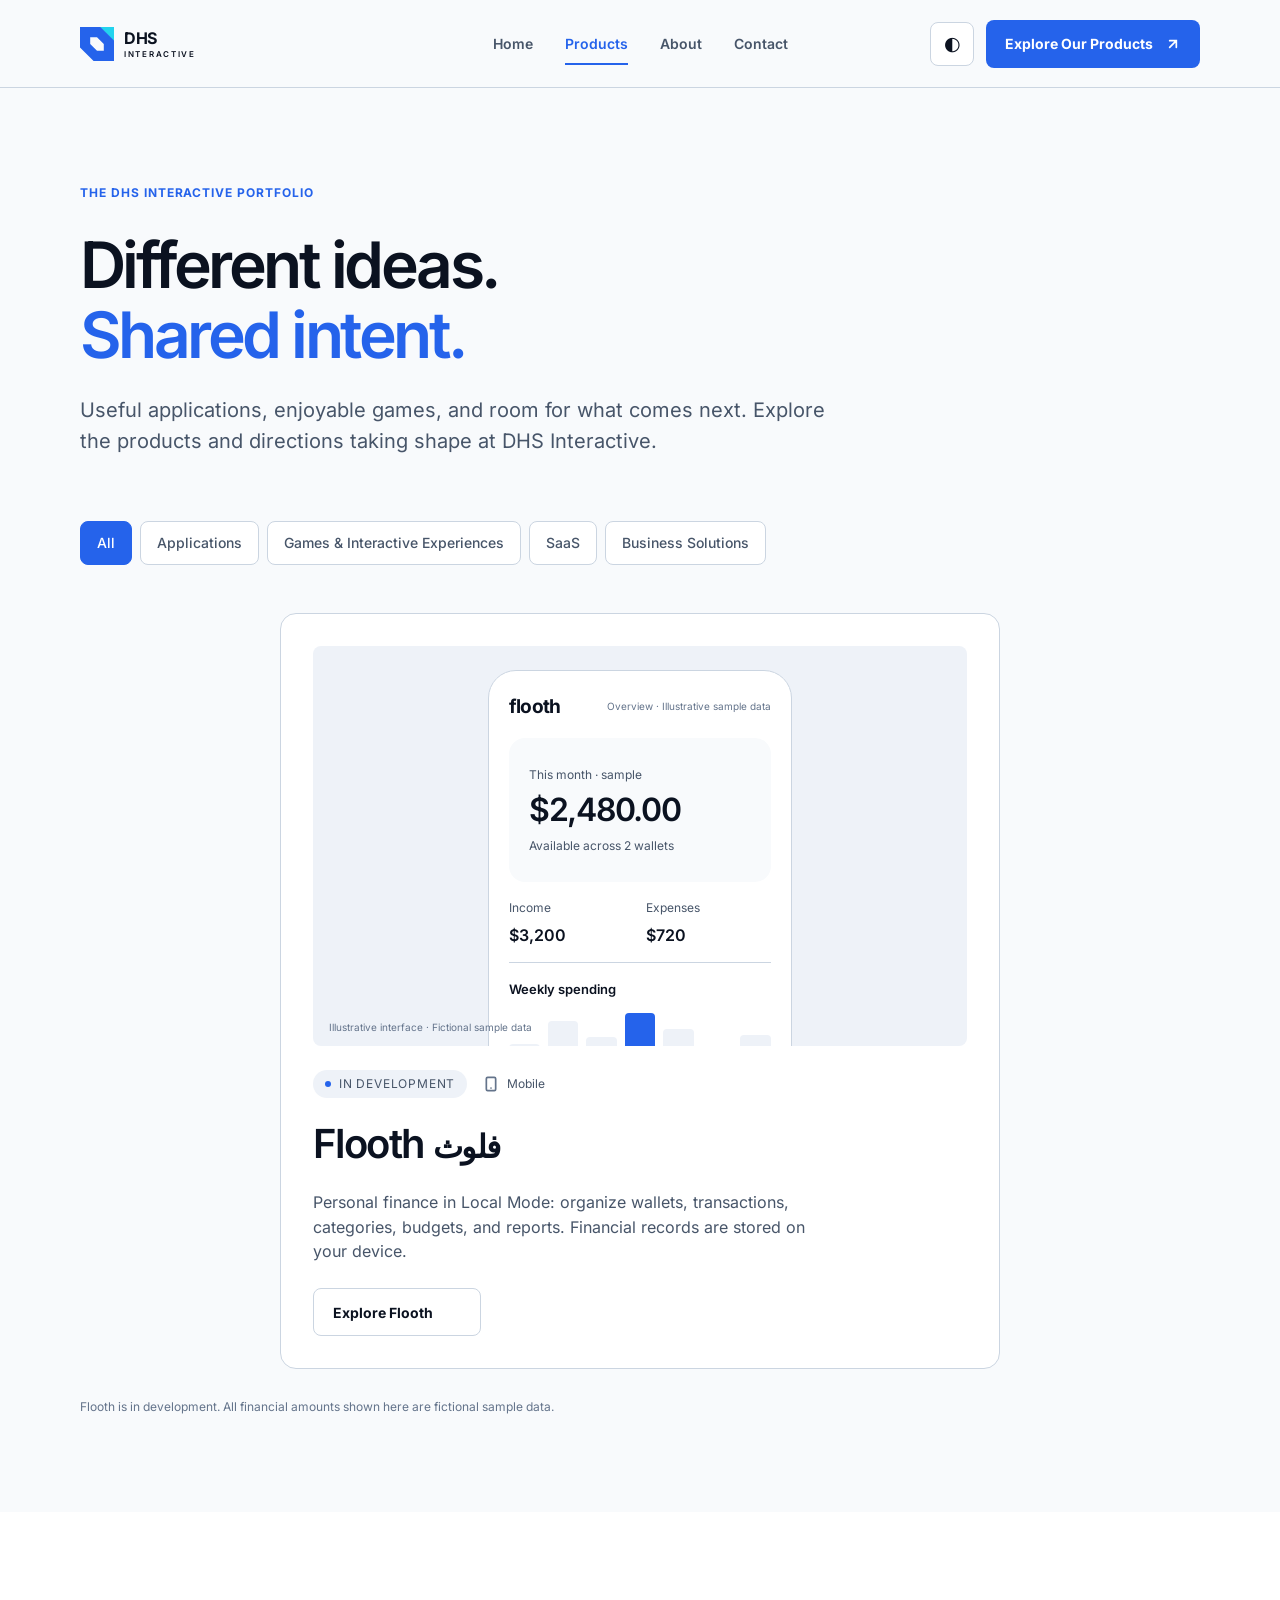
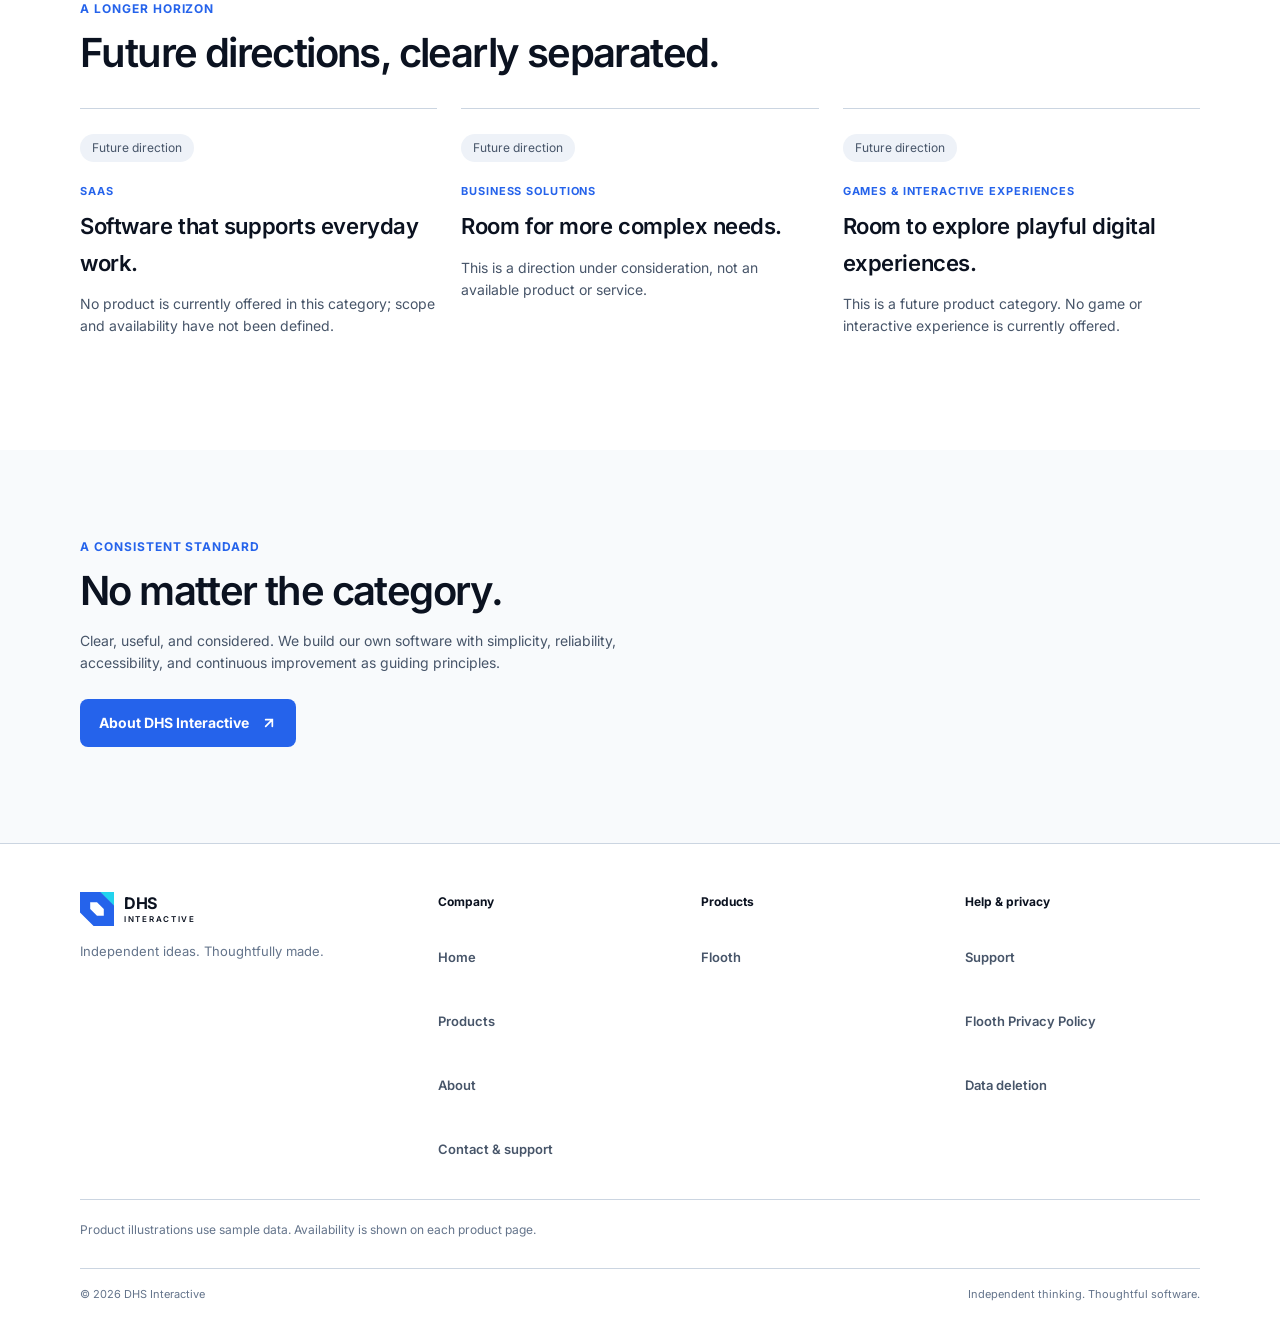
==== commit 40eaa530: "Remove Small Works from public website" ====
--- a/apps/index.html
+++ b/apps/index.html
@@ -16,7 +16,7 @@
     <div class="product-filters" role="group" aria-label="Filter product categories">
       <button type="button" class="product-filter is-selected" data-product-filter="all" aria-pressed="true" aria-controls="product-grid">All</button>
       <button type="button" class="product-filter" data-product-filter="applications" aria-pressed="false" aria-controls="product-grid">Applications</button>
-      <button type="button" class="product-filter" data-product-filter="games" aria-pressed="false" aria-controls="product-grid">Games</button>
+      <button type="button" class="product-filter" data-product-filter="games" aria-pressed="false" aria-controls="product-grid">Games &amp; Interactive Experiences</button>
       <button type="button" class="product-filter" data-product-filter="saas" aria-pressed="false" aria-controls="product-grid">SaaS</button>
       <button type="button" class="product-filter" data-product-filter="business" aria-pressed="false" aria-controls="product-grid">Business Solutions</button>
     </div>
@@ -38,28 +38,16 @@
         <p class="product-card-copy">Personal finance in Local Mode: organize wallets, transactions, categories, budgets, and reports. Financial records are stored on your device.</p>
         <a class="button button-secondary product-card-action" href="/apps/flooth/">Explore Flooth<img src="/assets/icons/arrow-up-right.svg" alt="" width="16" height="16"></a>
       </article>
-      <article class="product-card product-card--smallworks" data-product-category="games">
-        <figure class="product-showcase product-showcase--smallworks">
-          <div class="neighborhood-ui" role="img" aria-label="Small Works portfolio concept: a little neighborhood with three modular buildings">
-            <div class="neighborhood-toolbar"><span><img src="/assets/icons/status-indicator.svg" alt="" width="6" height="6">240 / Little neighborhood</span><img src="/assets/icons/pause.svg" alt="" width="16" height="16"></div>
-            <div class="neighborhood-scene"><div class="neighborhood-building"><i></i><span></span></div><div class="neighborhood-building neighborhood-building--blue"><i></i><span></span></div><div class="neighborhood-building"><i></i><span></span></div></div>
-            <div class="neighborhood-toolbar neighborhood-toolbar--bottom"><span>Build your next little place</span><img src="/assets/icons/plus.svg" alt="" width="16" height="16"></div>
-          </div><figcaption>Portfolio preview · Game concept</figcaption>
-        </figure>
-        <div class="product-card-meta"><span class="product-status product-status--preview"><img src="/assets/icons/status-indicator.svg" alt="" width="6" height="6">Portfolio preview</span><span class="product-platform">Game concepts</span></div>
-        <h2 class="product-card-title">Small Works</h2>
-        <p class="product-card-copy">Casual, simulation, management, and incremental game concepts. Small worlds built around enjoyable gameplay.</p>
-        <a class="button button-secondary product-card-action" href="/#small-works">View portfolio preview<img src="/assets/icons/arrow-up-right.svg" alt="" width="16" height="16"></a>
-      </article>
     </div>
     <p class="product-filter-empty" id="product-filter-empty" role="status" aria-live="polite" hidden>No products are currently listed in this category.</p>
-    <p class="products-note">Flooth is in development. Small Works is a concept preview and is not publicly released. All financial amounts shown here are fictional sample data.</p>
+    <p class="products-note">Flooth is in development. All financial amounts shown here are fictional sample data.</p>
   </div></section>
   <section class="future-directions" aria-labelledby="future-directions-title"><div class="container">
     <p class="products-kicker">A longer horizon</p><h2 id="future-directions-title">Future directions, clearly separated.</h2>
     <div class="future-direction-grid">
       <article class="future-direction"><span class="future-status">Future direction</span><p class="future-category">SaaS</p><h3>Software that supports everyday work.</h3><p>No product is currently offered in this category; scope and availability have not been defined.</p></article>
       <article class="future-direction"><span class="future-status">Future direction</span><p class="future-category">Business solutions</p><h3>Room for more complex needs.</h3><p>This is a direction under consideration, not an available product or service.</p></article>
+      <article class="future-direction"><span class="future-status">Future direction</span><p class="future-category">Games &amp; interactive experiences</p><h3>Room to explore playful digital experiences.</h3><p>This is a future product category. No game or interactive experience is currently offered.</p></article>
     </div>
   </div></section>
   <section class="portfolio-standard"><div class="container"><p class="products-kicker">A consistent standard</p><h2>No matter the category.</h2><p>Clear, useful, and considered. We build our own software with simplicity, reliability, accessibility, and continuous improvement as guiding principles.</p><a class="button button-primary" href="/#about">About DHS Interactive<img src="/assets/icons/arrow-up-right.svg" alt="" width="16" height="16"></a></div></section>
@@ -67,6 +55,6 @@
 <footer class="site-footer"><div class="container footer-inner">
 <div class="footer-company"><a class="brand footer-brand" href="/" aria-label="DHS Interactive home"><img class="brand-symbol" src="/assets/brand/connected-fold.svg" alt="" width="32" height="32"><span class="brand-wordmark"><strong>DHS</strong><small>INTERACTIVE</small></span></a><p>Independent ideas. Thoughtfully made.</p></div>
 <nav class="footer-group" aria-label="Company"><h2>Company</h2><a href="/">Home</a><a href="/apps/" aria-current="location">Products</a><a href="/#about">About</a><a href="mailto:dhs.interactive@gmail.com">Contact &amp; support</a></nav>
-<nav class="footer-group" aria-label="Products"><h2>Products</h2><a href="/apps/flooth/">Flooth</a><a href="/#small-works">Small Works · Portfolio preview</a></nav>
+<nav class="footer-group" aria-label="Products"><h2>Products</h2><a href="/apps/flooth/">Flooth</a></nav>
 <nav class="footer-group footer-trust" aria-label="Trust and support"><h2>Help &amp; privacy</h2><a href="/apps/flooth/support/">Support</a><a href="/apps/flooth/privacy/">Flooth Privacy Policy</a><a href="/apps/flooth/delete-data/">Data deletion</a></nav>
-<p class="footer-note">Portfolio previews are not release announcements. Product illustrations use sample data.</p><div class="footer-bottom"><span>© <span data-year>2026</span> DHS Interactive</span><span>Independent thinking. Thoughtful software.</span></div></div></footer></body></html>
+<p class="footer-note">Product illustrations use sample data. Availability is shown on each product page.</p><div class="footer-bottom"><span>© <span data-year>2026</span> DHS Interactive</span><span>Independent thinking. Thoughtful software.</span></div></div></footer></body></html>
--- a/assets/site.css
+++ b/assets/site.css
@@ -326,7 +326,7 @@
 .home-hero-art {
   position:relative;
   isolation:isolate;
-  min-height:656px;
+  min-height:560px;
   border:1px solid var(--divider);
   border-radius:24px;
   background:linear-gradient(135deg,var(--surface-raised),var(--surface));
@@ -354,10 +354,11 @@
 .finance-preview {
   position:absolute;
   z-index:2;
-  top:62px;
-  left:6%;
-  width:49%;
-  max-width:320px;
+  top:50%;
+  left:50%;
+  width:min(calc(100% - 64px),520px);
+  max-width:520px;
+  transform:translate(-50%,-50%);
   padding:22px;
   background:var(--surface);
   border:1px solid var(--divider);
@@ -456,99 +457,7 @@
 .preview-activity b {
   color:var(--text-primary)
 }
-.game-preview {
-  position:absolute;
-  z-index:1;
-  right:4%;
-  bottom:60px;
-  width:40%;
-  max-width:240px;
-  border:1px solid var(--divider);
-  border-radius:16px;
-  background:var(--surface);
-  box-shadow:0 22px 55px #0b12201c;
-  overflow:hidden;
-  padding:14px
-}
-.game-preview-top,.game-action {
-  display:flex;
-  justify-content:space-between;
-  align-items:center;
-  font-size:9px
-}
-.game-preview-top img,.game-action img {
-  width:16px
-}
-.game-world {
-  height:115px;
-  margin:13px -14px 0;
-  background:linear-gradient(180deg,#dff5fa 0 60%,#d9eedb 60%);
-  display:flex;
-  align-items:end;
-  justify-content:center;
-  gap:12px;
-  padding-bottom:12px
-}
-.little-building {
-  height:60px;
-  width:47px;
-  background:#fff;
-  border:2px solid #b9c9df;
-  position:relative;
-  box-shadow:0 6px 0 #9db2d1
-}
-.little-building:before {
-  content:"";
-  position:absolute;
-  left:-5px;
-  top:-15px;
-  border-left:26px solid transparent;
-  border-right:26px solid transparent;
-  border-bottom:17px solid #7b94b7
-}
-.little-building i {
-  position:absolute;
-  left:17px;
-  bottom:0;
-  width:12px;
-  height:24px;
-  background:#dbeafe;
-  border:1px solid #b9c9df
-}
-.little-building span {
-  position:absolute;
-  right:5px;
-  top:14px;
-  width:10px;
-  height:10px;
-  background:#c7edf7
-}
-.blue-building {
-  height:76px;
-  background:#dbeafe
-}
-.blue-building:before {
-  border-bottom-color:#5e80b4
-}
-.game-action {
-  padding-top:12px;
-  font-weight:600
-}
-.preview-status {
-  position:absolute;
-  z-index:3;
-  bottom:17px;
-  left:22px;
-  display:flex;
-  align-items:center;
-  gap:8px;
-  color:var(--text-muted);
-  font-size:10px
-}
-.preview-status img {
-  width:6px;
-  height:6px
-}
+
 .home-hero-foot {
   display:flex;
   justify-content:space-between;
@@ -616,7 +525,8 @@
 }
 .featured-grid {
   display:grid;
-  grid-template-columns:repeat(2,minmax(0,1fr));
+  grid-template-columns:minmax(0,min(100%,760px));
+  justify-content:center;
   gap:24px
 }
 .featured-product {
@@ -686,40 +596,7 @@
 .screen-row b {
   color:#2563eb
 }
-.works-art {
-  background:linear-gradient(180deg,#daf4fa 0 58%,#d8edda 58%)
-}
-.works-world {
-  display:flex;
-  align-items:end;
-  gap:18px;
-  transform:scale(1.45);
-  padding-bottom:38px
-}
-.works-label {
-  position:absolute;
-  left:22px;
-  bottom:17px;
-  display:flex;
-  gap:7px;
-  align-items:center;
-  color:#475569;
-  font-size:10px
-}
-.works-label img {
-  width:6px;
-  height:6px
-}
-.works-prompt {
-  position:absolute;
-  right:18px;
-  top:18px;
-  padding:8px 11px;
-  border-radius:8px;
-  background:#ffffffd9;
-  font-size:9px;
-  color:#0b1220
-}
+
 .featured-copy {
   padding:25px 27px 28px
 }
@@ -747,10 +624,7 @@
   max-width:470px;
   margin:0 0 18px
 }
-.preview-note {
-  font-size:11px;
-  color:var(--text-muted)
-}
+
 .approach-grid {
   display:grid;
   grid-template-columns:.8fr 1.2fr;
@@ -889,18 +763,12 @@
     gap:25px
   }
   .home-hero-art {
-    min-height:656px;
+    min-height:560px;
     padding:20px
   }
   .finance-preview {
-    top:50px;
-    left:5%;
-    width:68%;
+    width:min(calc(100% - 40px),520px);
     padding:17px
-  }
-  .game-preview {
-    right:3%;
-    width:53%
   }
   .approach-grid {
     gap:48px
@@ -922,15 +790,12 @@
     gap:34px
   }
   .home-hero-art {
-    min-height:656px
+    min-height:560px
   }
   .home-hero-copy {
     max-width:600px
   }
-  .featured-grid {
-    grid-template-columns:minmax(0,1fr);
-    gap:24px
-  }
+  .featured-grid {gap:24px}
 }
 @media(max-width:699px) {
   .container {
@@ -989,15 +854,12 @@
     justify-content:space-between
   }
   .home-hero-art {
-    min-height:740px;
+    min-height:560px;
     border-radius:18px;
     padding:16px
   }
   .finance-preview {
-    z-index:2;
-    top:33px;
-    left:5%;
-    width:74%;
+    width:min(calc(100% - 32px),520px);
     padding:14px
   }
   .preview-brand span {
@@ -1009,24 +871,6 @@
   }
   .preview-activity {
     gap:6px
-  }
-  .game-preview {
-    z-index:1;
-    bottom:40px;
-    right:3%;
-    width:56%;
-    padding:10px
-  }
-  .game-world {
-    height:83px;
-    margin:10px -10px 0
-  }
-  .little-building {
-    transform:scale(.82);
-    transform-origin:bottom
-  }
-  .game-action {
-    font-size:8px
   }
   .home-hero-foot {
     margin-top:28px;
@@ -1193,7 +1037,8 @@
 }
 .product-grid {
   display:grid;
-  grid-template-columns:repeat(2,minmax(0,1fr));
+  grid-template-columns:minmax(0,min(100%,720px));
+  justify-content:center;
   align-items:stretch;
   gap:32px
 }
@@ -1391,14 +1236,11 @@
   background:var(--surface-raised)
 }
 .product-status img,
-.product-platform img,
-.neighborhood-toolbar img {
+.product-platform img {
   display:block;
   flex:none
 }
-.product-status--preview img {
-  opacity:.7
-}
+
 .product-card-title {
   margin:0;
   font-size:40px;
@@ -1423,89 +1265,7 @@
 .product-card-action img {
   display:block
 }
-.neighborhood-ui {
-  display:flex;
-  width:min(100%,480px);
-  height:100%;
-  flex-direction:column;
-  justify-content:center;
-  gap:12px;
-  padding:24px;
-  color:var(--text-primary)
-}
-.neighborhood-toolbar {
-  display:flex;
-  min-height:36px;
-  align-items:center;
-  justify-content:space-between;
-  gap:12px;
-  padding:0 12px;
-  border-radius:8px;
-  background:var(--surface);
-  font-size:11px;
-  font-weight:600
-}
-.neighborhood-toolbar span {
-  display:flex;
-  align-items:center;
-  gap:8px
-}
-.neighborhood-toolbar--bottom {
-  min-height:44px;
-  font-weight:500
-}
-.neighborhood-scene {
-  display:flex;
-  min-height:210px;
-  flex:1;
-  align-items:center;
-  justify-content:center;
-  gap:12px;
-  padding:18px;
-  border-radius:12px;
-  background:linear-gradient(180deg,var(--surface) 0 58%,var(--mint) 58% 100%)
-}
-.neighborhood-building {
-  position:relative;
-  display:flex;
-  width:30%;
-  max-width:120px;
-  height:122px;
-  align-items:end;
-  justify-content:center;
-  border:3px solid #b9c9df;
-  border-bottom-width:8px;
-  background:var(--surface)
-}
-.neighborhood-building::before {
-  position:absolute;
-  top:-15px;
-  left:-5px;
-  width:calc(100% + 10px);
-  height:0;
-  border-right:calc((100% + 10px)/2) solid transparent;
-  border-bottom:16px solid #7891b7;
-  border-left:calc((100% + 10px)/2) solid transparent;
-  content:""
-}
-.neighborhood-building i {
-  position:absolute;
-  top:35%;
-  right:12%;
-  width:16%;
-  aspect-ratio:1;
-  background:var(--brand-secondary)
-}
-.neighborhood-building span {
-  width:24%;
-  height:34%;
-  border:1px solid #b9c9df;
-  background:var(--surface-raised)
-}
-.neighborhood-building--blue {
-  height:144px;
-  background:var(--surface-raised)
-}
+
 .product-filter-empty {
   margin:24px 0 0;
   padding:24px;
@@ -1538,7 +1298,7 @@
 }
 .future-direction-grid {
   display:grid;
-  grid-template-columns:repeat(2,minmax(0,1fr));
+  grid-template-columns:repeat(3,minmax(0,1fr));
   gap:24px
 }
 .future-direction {
@@ -1866,7 +1626,6 @@
   .products-catalogue {
     padding-bottom:80px
   }
-  .product-grid,
   .future-direction-grid {
     grid-template-columns:minmax(0,1fr)
   }
@@ -1878,9 +1637,6 @@
   }
   .product-showcase-window {
     padding-top:16px
-  }
-  .product-showcase--smallworks {
-    height:420px
   }
   .product-card-title {
     font-size:36px
@@ -1936,9 +1692,6 @@
   }
   .product-showcase--finance {
     height:640px
-  }
-  .product-showcase--smallworks {
-    height:380px
   }
   .product-card-title {
     font-size:32px
@@ -2027,13 +1780,6 @@
     height:56px;
     gap:6px
   }
-  .neighborhood-ui {
-    padding:16px
-  }
-  .neighborhood-scene {
-    gap:7px;
-    padding:12px
-  }
   .flooth-family .button {
     width:100%;
     justify-content:space-between
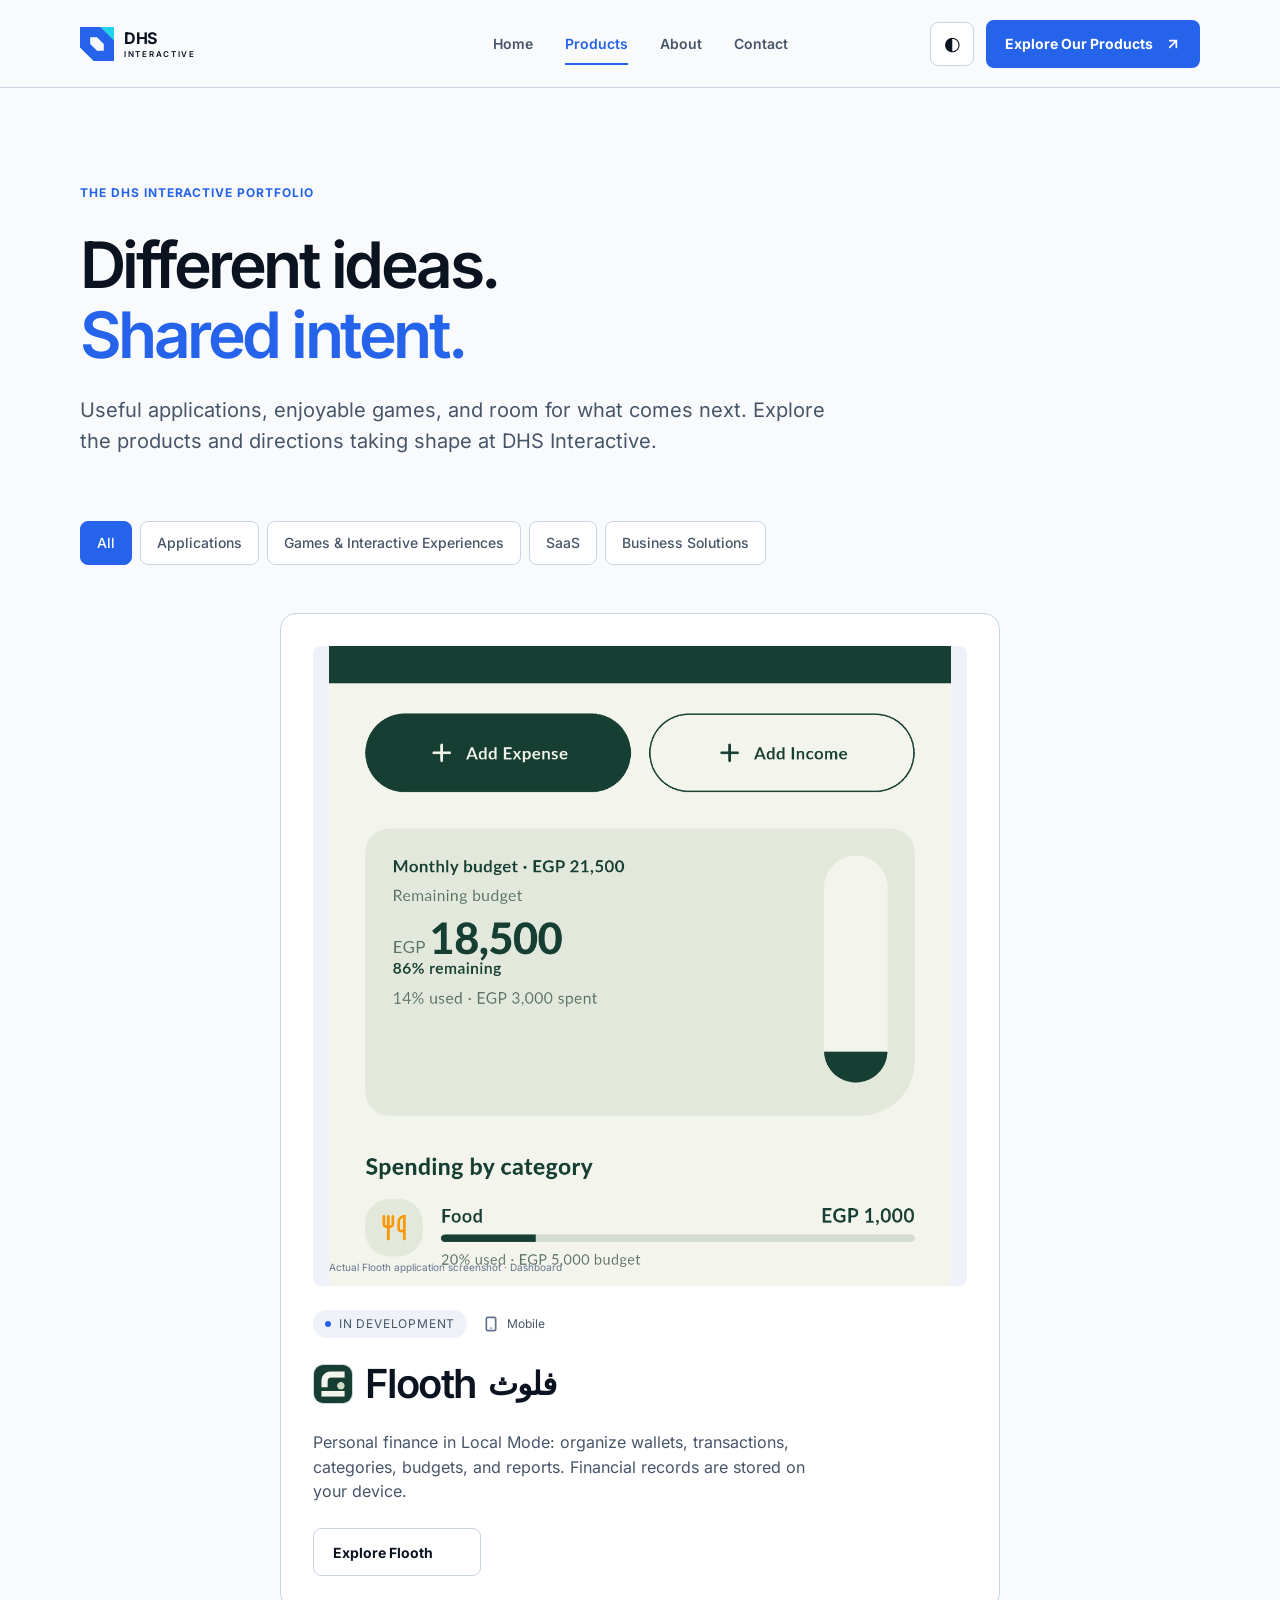
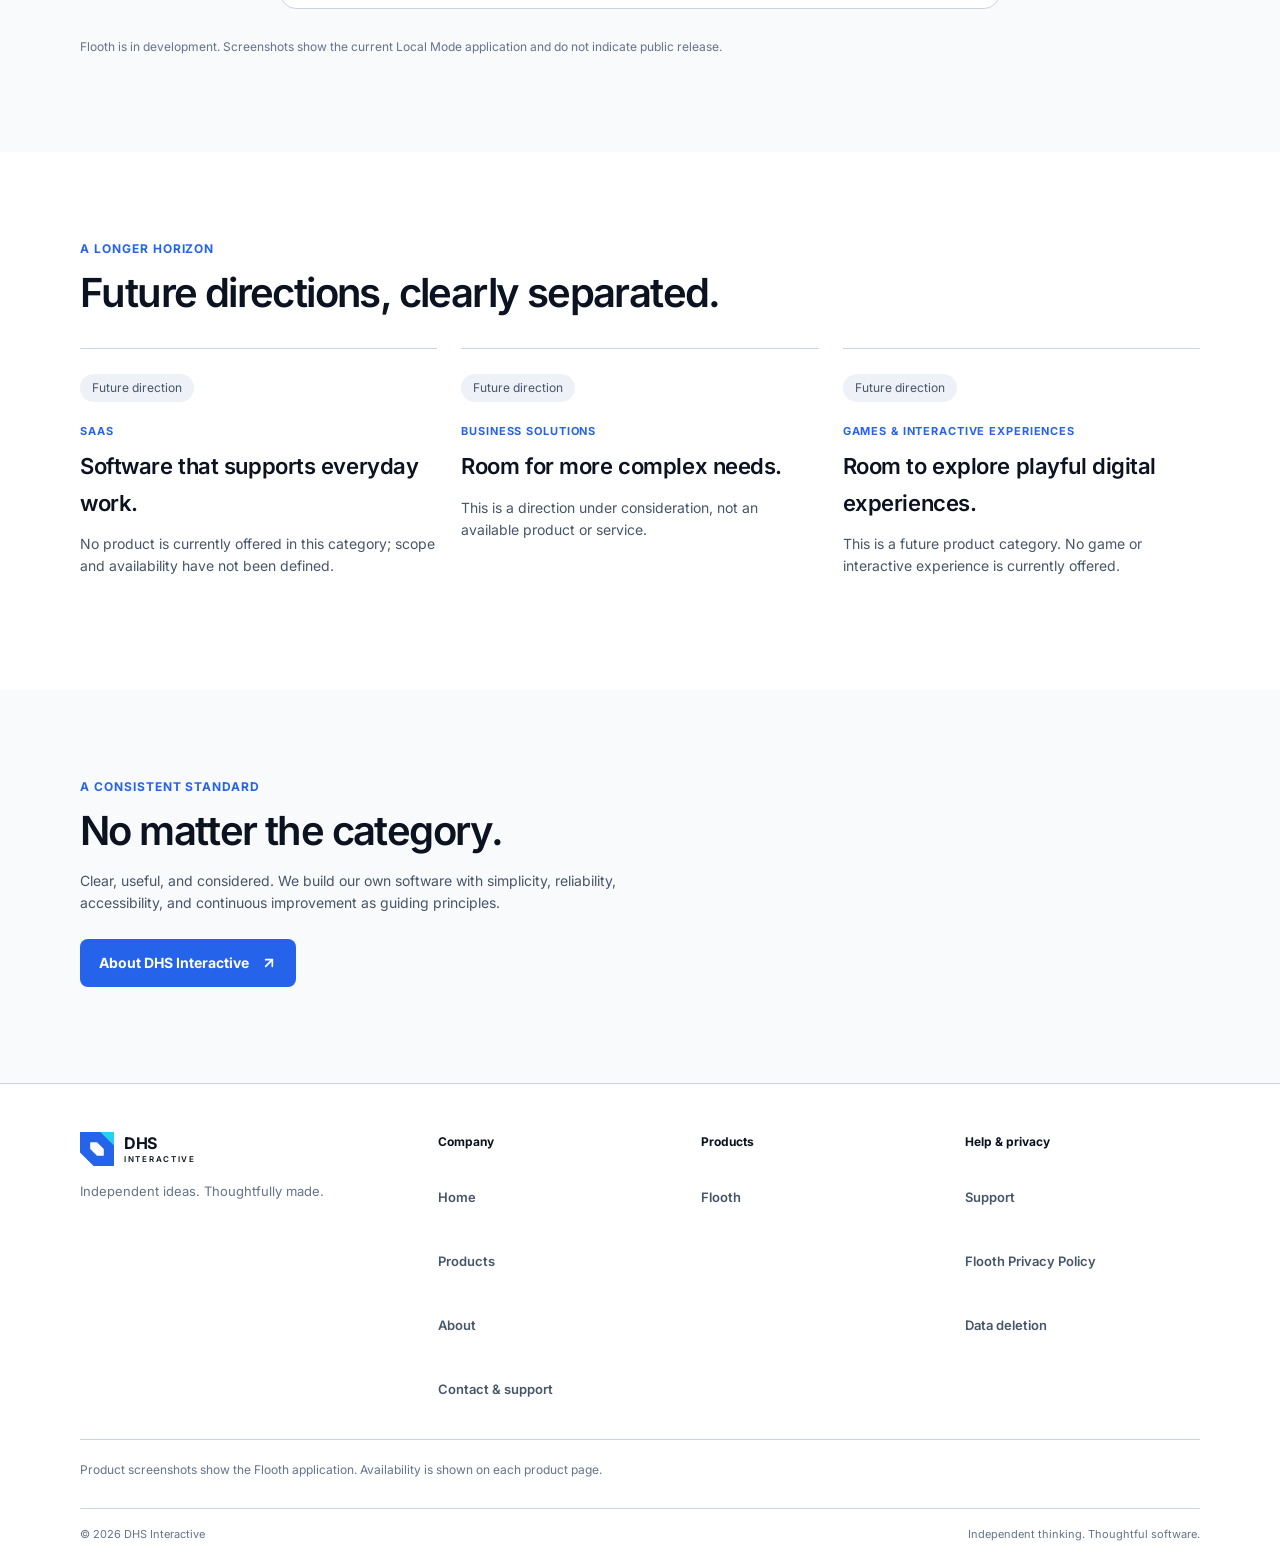
==== commit 643f475a: "Integrate authentic Flooth application screenshots" ====
--- a/apps/index.html
+++ b/apps/index.html
@@ -22,25 +22,16 @@
     </div>
     <div class="product-grid" id="product-grid">
       <article class="product-card product-card--flooth" data-product-category="applications">
-        <figure class="product-showcase product-showcase--finance">
-          <div class="product-showcase-window"><div class="finance-ui" aria-label="Illustrative Flooth interface with fictional sample data">
-  <div class="finance-ui-heading"><strong>flooth</strong><span>Overview · Illustrative sample data</span></div>
-  <div class="finance-balance"><span>This month · sample</span><strong>$2,480.00</strong><small>Available across 2 wallets</small></div>
-  <div class="finance-totals"><div><span>Income</span><strong>$3,200</strong></div><div><span>Expenses</span><strong>$720</strong></div></div>
-  <section class="finance-week"><h3>Weekly spending</h3><div class="finance-bars" role="img" aria-label="Illustrative weekly spending chart"><i></i><i></i><i></i><i></i><i></i><i></i><i></i></div><div class="finance-days" aria-hidden="true"><span>M</span><span>T</span><span>W</span><span>T</span><span>F</span><span>S</span><span>S</span></div></section>
-  <section class="finance-activity"><h3>Recent activity</h3><p><span>Groceries</span><strong>−$42.00</strong></p><p><span>Transport</span><strong>−$18.00</strong></p><p><span>Home budget</span><strong>$600.00</strong></p></section>
-  <div class="finance-tabs" aria-hidden="true"><span>Overview</span><span>Wallets</span><span>Reports</span></div>
-</div></div>
-          <figcaption>Illustrative interface · Fictional sample data</figcaption>
+        <figure class="product-showcase product-showcase--finance"><div class="product-showcase-window"><picture class="screenshot-picture"><img class="product-screen" loading="lazy" decoding="async" src="/assets/Flooth/Source/01-dashboard.png" width="1080" height="2340" alt="Flooth Dashboard showing wallet balance, monthly income and expenses, budget progress, and category spending."></picture></div><figcaption>Actual Flooth application screenshot · Dashboard</figcaption>
         </figure>
         <div class="product-card-meta"><span class="product-status"><img src="/assets/icons/status-indicator.svg" alt="" width="6" height="6">In development</span><span class="product-platform"><img src="/assets/icons/smartphone.svg" alt="" width="16" height="16">Mobile</span></div>
-        <h2 class="product-card-title">Flooth <span lang="ar" dir="rtl">فلوث</span></h2>
+        <h2 class="product-card-title"><img class="flooth-app-icon" src="/assets/Flooth/Source/app-icon.png" width="44" height="44" alt="" loading="lazy" decoding="async">Flooth <span lang="ar" dir="rtl">فلوث</span></h2>
         <p class="product-card-copy">Personal finance in Local Mode: organize wallets, transactions, categories, budgets, and reports. Financial records are stored on your device.</p>
         <a class="button button-secondary product-card-action" href="/apps/flooth/">Explore Flooth<img src="/assets/icons/arrow-up-right.svg" alt="" width="16" height="16"></a>
       </article>
     </div>
     <p class="product-filter-empty" id="product-filter-empty" role="status" aria-live="polite" hidden>No products are currently listed in this category.</p>
-    <p class="products-note">Flooth is in development. All financial amounts shown here are fictional sample data.</p>
+    <p class="products-note">Flooth is in development. Screenshots show the current Local Mode application and do not indicate public release.</p>
   </div></section>
   <section class="future-directions" aria-labelledby="future-directions-title"><div class="container">
     <p class="products-kicker">A longer horizon</p><h2 id="future-directions-title">Future directions, clearly separated.</h2>
@@ -57,4 +48,4 @@
 <nav class="footer-group" aria-label="Company"><h2>Company</h2><a href="/">Home</a><a href="/apps/" aria-current="location">Products</a><a href="/#about">About</a><a href="mailto:dhs.interactive@gmail.com">Contact &amp; support</a></nav>
 <nav class="footer-group" aria-label="Products"><h2>Products</h2><a href="/apps/flooth/">Flooth</a></nav>
 <nav class="footer-group footer-trust" aria-label="Trust and support"><h2>Help &amp; privacy</h2><a href="/apps/flooth/support/">Support</a><a href="/apps/flooth/privacy/">Flooth Privacy Policy</a><a href="/apps/flooth/delete-data/">Data deletion</a></nav>
-<p class="footer-note">Product illustrations use sample data. Availability is shown on each product page.</p><div class="footer-bottom"><span>© <span data-year>2026</span> DHS Interactive</span><span>Independent thinking. Thoughtful software.</span></div></div></footer></body></html>
+<p class="footer-note">Product screenshots show the Flooth application. Availability is shown on each product page.</p><div class="footer-bottom"><span>© <span data-year>2026</span> DHS Interactive</span><span>Independent thinking. Thoughtful software.</span></div></div></footer></body></html>
--- a/assets/site.css
+++ b/assets/site.css
@@ -1362,7 +1362,7 @@
   margin-bottom:22px;
   color:var(--brand-primary)
 }
-.flooth-concept-status {
+.flooth-screenshot-status {
   display:inline-flex;
   min-height:28px;
   align-items:center;
@@ -1374,7 +1374,7 @@
   color:var(--text-secondary);
   font-size:12px
 }
-.flooth-concept-status img {
+.flooth-screenshot-status img {
   display:block
 }
 .flooth-hero-copy h1 {
@@ -1785,3 +1785,526 @@
     justify-content:space-between
   }
 }
+
+/* Phase 4: legal and support reading layouts use the shared site tokens. */
+.legal-page {
+  max-width:1280px;
+  padding:64px 0 80px;
+  color:var(--text-primary)
+}
+.legal-page>.eyebrow {
+  margin-bottom:20px
+}
+.legal-page h1 {
+  margin-bottom:16px;
+  font-size:clamp(42px,5vw,64px);
+  letter-spacing:-.05em;
+  line-height:1.08
+}
+.legal-meta {
+  margin:0;
+  color:var(--text-muted);
+  font-size:13px
+}
+.legal-intro {
+  max-width:760px;
+  margin:28px 0 48px;
+  color:var(--text-secondary);
+  font-size:20px;
+  line-height:1.55
+}
+.legal-layout {
+  display:grid;
+  grid-template-columns:256px minmax(0,880px);
+  justify-content:space-between;
+  align-items:start;
+  gap:48px
+}
+.legal-toc {
+  position:sticky;
+  top:24px;
+  padding:20px;
+  border:1px solid var(--divider);
+  border-radius:12px;
+  background:var(--surface)
+}
+.legal-toc h2 {
+  margin:0 0 14px;
+  color:var(--text-primary);
+  font-size:15px;
+  font-weight:650
+}
+.legal-toc ol {
+  display:grid;
+  gap:2px;
+  margin:0;
+  padding:0;
+  list-style:none
+}
+.legal-toc a {
+  display:block;
+  padding:7px 8px;
+  border-radius:6px;
+  color:var(--text-secondary);
+  font-size:13px;
+  line-height:1.45
+}
+.legal-toc a:hover {
+  background:var(--surface-raised);
+  color:var(--brand-primary)
+}
+.legal-content {
+  min-width:0;
+  padding:0;
+  border:0
+}
+.legal-content h2 {
+  margin:0 0 14px;
+  padding-top:4px;
+  color:var(--text-primary);
+  font-size:24px;
+  font-weight:650;
+  letter-spacing:-.025em;
+  line-height:1.3;
+  scroll-margin-top:24px
+}
+.legal-content h2:not(:first-child) {
+  margin-top:42px
+}
+.legal-content p {
+  margin:0 0 16px;
+  color:var(--text-secondary);
+  font-size:16px;
+  line-height:1.75
+}
+.legal-content a {
+  color:var(--brand-primary);
+  text-decoration:underline;
+  text-decoration-thickness:1px;
+  text-underline-offset:3px
+}
+.legal-back {
+  max-width:880px;
+  margin:48px 0 0 auto;
+  padding-top:20px;
+  border-top:1px solid var(--divider)
+}
+.support-page {
+  min-height:0;
+  display:block;
+  padding-block:80px
+}
+.support-layout {
+  display:grid;
+  grid-template-columns:minmax(0,1fr) 320px;
+  align-items:start;
+  gap:80px
+}
+.support-card {
+  min-width:0;
+  padding:48px;
+  border:1px solid var(--divider);
+  border-radius:16px;
+  background:var(--surface)
+}
+.support-card h1 {
+  margin:18px 0 20px;
+  font-size:clamp(48px,5vw,64px);
+  letter-spacing:-.05em;
+  line-height:1.08
+}
+.support-card .lead {
+  max-width:580px;
+  margin-bottom:26px;
+  color:var(--text-secondary);
+  font-size:18px;
+  line-height:1.65
+}
+.support-card .button {
+  min-height:48px;
+  margin:0
+}
+.support-email {
+  margin:16px 0 0;
+  color:var(--text-muted);
+  font-size:14px
+}
+.support-icon {
+  top:40px;
+  right:40px;
+  width:48px;
+  height:48px;
+  border-radius:14px;
+  background:var(--surface-raised);
+  color:var(--brand-primary)
+}
+.support-aside {
+  margin-top:12px;
+  padding:20px 0 20px 24px;
+  border-left:1px solid var(--divider)
+}
+.support-aside h2 {
+  margin:0 0 14px;
+  color:var(--text-primary);
+  font-size:17px;
+  font-weight:650
+}
+.support-aside>a {
+  min-height:48px;
+  align-items:center;
+  padding:11px 0;
+  border-color:var(--divider);
+  color:var(--text-secondary);
+  font-size:14px
+}
+.support-aside>a:hover,
+.support-aside>a span {
+  color:var(--brand-primary)
+}
+.support-aside p {
+  margin:22px 0 0;
+  color:var(--text-secondary);
+  font-size:13px;
+  line-height:1.65
+}
+@media(max-width:900px) {
+  .legal-layout {
+    grid-template-columns:220px minmax(0,1fr);
+    gap:36px
+  }
+  .support-layout {
+    grid-template-columns:minmax(0,1fr) 270px;
+    gap:36px
+  }
+  .support-card {
+    padding:36px
+  }
+}
+@media(max-width:699px) {
+  .legal-page {
+    padding:48px 0 64px
+  }
+  .legal-intro {
+    margin:22px 0 32px;
+    font-size:18px
+  }
+  .legal-layout {
+    grid-template-columns:minmax(0,1fr);
+    gap:28px
+  }
+  .legal-toc {
+    position:static;
+    padding:16px
+  }
+  .legal-toc ol {
+    grid-template-columns:repeat(2,minmax(0,1fr));
+    column-gap:8px
+  }
+  .legal-toc a {
+    height:100%;
+    padding:8px 6px;
+    font-size:12px
+  }
+  .legal-content h2 {
+    font-size:22px
+  }
+  .legal-content h2:not(:first-child) {
+    margin-top:34px
+  }
+  .legal-content p {
+    font-size:16px
+  }
+  .legal-back {
+    margin-top:36px
+  }
+  .support-page {
+    padding-block:52px 64px
+  }
+  .support-layout {
+    grid-template-columns:minmax(0,1fr);
+    gap:28px
+  }
+  .support-card {
+    padding:32px 24px
+  }
+  .support-card h1 {
+    max-width:calc(100% - 56px);
+    font-size:clamp(42px,11vw,56px)
+  }
+  .support-card .lead {
+    font-size:17px
+  }
+  .support-card .button {
+    width:100%;
+    justify-content:center
+  }
+  .support-icon {
+    top:28px;
+    right:24px
+  }
+  .support-aside {
+    margin:0;
+    padding:20px 0 0;
+    border-top:1px solid var(--divider);
+    border-left:0
+  }
+}
+@media(max-width:380px) {
+  .legal-toc ol {
+    grid-template-columns:minmax(0,1fr)
+  }
+  .support-card {
+    padding:28px 20px
+  }
+  .support-icon {
+    right:20px
+  }
+}
+
+/* Phase 5.1: real Flooth screenshots, kept at their original 1080 x 2340 ratio. */
+.screenshot-picture {
+  display:block;
+  min-width:0;
+  line-height:0
+}
+.screenshot-picture img {
+  display:block;
+  max-width:100%;
+  height:auto;
+  border:0;
+  border-radius:0;
+  background:transparent;
+  object-fit:contain
+}
+.flooth-app-icon {
+  display:block;
+  flex:none;
+  width:40px;
+  height:40px;
+  border:1px solid var(--divider);
+  border-radius:10px;
+  object-fit:cover
+}
+.product-card-title {
+  display:flex;
+  align-items:center;
+  gap:12px
+}
+.home-hero-art {
+  display:grid;
+  place-items:center;
+  min-height:560px;
+  padding:24px;
+  background:var(--surface-raised)
+}
+.home-hero-art::before,
+.home-hero-art::after {
+  content:none
+}
+.home-hero-art .home-dashboard {
+  width:auto;
+  height:min(620px,calc(100vh - 220px));
+  max-width:100%;
+  object-fit:contain
+}
+.featured-art.finance-art {
+  display:grid;
+  place-items:center;
+  padding:10px;
+  background:var(--surface-raised)
+}
+.featured-art .featured-dashboard {
+  width:auto;
+  height:min(280px,100%);
+  max-width:100%;
+  object-fit:contain
+}
+.featured-copy h3 {
+  display:flex;
+  align-items:center;
+  gap:12px
+}
+.product-showcase--finance {
+  height:640px
+}
+.product-showcase-window {
+  height:100%;
+  align-items:center;
+  padding:16px 16px 42px
+}
+.product-showcase-window .product-screen {
+  width:auto;
+  height:100%;
+  max-height:100%;
+  max-width:100%;
+  object-fit:contain
+}
+.flooth-hero-visual {
+  align-items:center
+}
+.flooth-hero-visual .flooth-dashboard {
+  width:auto;
+  height:min(660px,calc(100vh - 190px));
+  max-width:100%;
+  object-fit:contain
+}
+.flooth-story-grid {
+  grid-template-columns:repeat(3,minmax(0,1fr));
+  gap:32px
+}
+.flooth-story-copy {
+  min-width:0;
+  padding:20px 0;
+  border-top:1px solid var(--divider)
+}
+.flooth-story-copy h3 {
+  margin:0 0 10px;
+  color:var(--text-primary);
+  font-size:20px
+}
+.flooth-story-copy p {
+  margin:0;
+  color:var(--text-secondary);
+  font-size:15px;
+  line-height:1.65
+}
+.flooth-gallery {
+  padding:80px 0;
+  background:var(--canvas)
+}
+.flooth-gallery h2 {
+  margin:12px 0 32px;
+  color:var(--text-primary);
+  font-size:clamp(32px,4vw,40px);
+  font-weight:600;
+  letter-spacing:-.04em;
+  line-height:1.15
+}
+.flooth-gallery-grid {
+  display:grid;
+  grid-template-columns:repeat(4,minmax(0,1fr));
+  align-items:start;
+  gap:16px
+}
+.flooth-shot {
+  min-width:0;
+  margin:0;
+  padding:16px;
+  border:1px solid var(--divider);
+  border-radius:14px;
+  background:var(--surface)
+}
+.flooth-shot-frame {
+  display:flex;
+  min-width:0;
+  justify-content:center;
+  padding:8px;
+  border-radius:10px;
+  background:var(--surface-raised)
+}
+.flooth-shot .screenshot-picture img {
+  width:min(100%,260px)
+}
+.flooth-shot figcaption {
+  display:grid;
+  gap:5px;
+  padding:16px 2px 2px;
+  color:var(--text-secondary);
+  font-size:13px;
+  line-height:1.5
+}
+.flooth-shot figcaption strong {
+  color:var(--text-primary);
+  font-size:16px;
+  font-weight:650
+}
+.flooth-details-inner {
+  max-width:1280px
+}
+.flooth-feature-grid {
+  display:grid;
+  grid-template-columns:repeat(4,minmax(0,1fr));
+  gap:20px
+}
+.flooth-feature-grid .flooth-feature {
+  min-width:0;
+  padding:20px 0;
+  border-top:1px solid var(--divider);
+  border-bottom:0
+}
+.flooth-feature-grid .flooth-feature h3 {
+  margin:0 0 10px;
+  color:var(--text-primary);
+  font-size:17px
+}
+.flooth-feature-grid .flooth-feature p {
+  margin:0;
+  color:var(--text-secondary);
+  font-size:14px;
+  line-height:1.6
+}
+@media(max-width:1100px) {
+  .flooth-gallery-grid {
+    grid-template-columns:repeat(2,minmax(0,1fr));
+    gap:20px
+  }
+  .flooth-feature-grid {
+    grid-template-columns:repeat(2,minmax(0,1fr))
+  }
+}
+@media(max-width:900px) {
+  .home-hero-art {
+    min-height:0
+  }
+  .home-hero-art .home-dashboard {
+    height:min(620px,calc(100vh - 190px))
+  }
+  .product-showcase--finance {
+    height:640px
+  }
+  .flooth-story-grid {
+    grid-template-columns:repeat(2,minmax(0,1fr))
+  }
+  .flooth-hero-visual .flooth-dashboard {
+    height:min(660px,calc(100vh - 170px))
+  }
+}
+@media(max-width:699px) {
+  .home-hero-art {
+    min-height:0;
+    padding:16px
+  }
+  .home-hero-art .home-dashboard {
+    height:min(620px,calc(100vh - 170px))
+  }
+  .featured-art .featured-dashboard {
+    height:280px
+  }
+  .product-card-title {
+    gap:10px
+  }
+  .product-showcase--finance {
+    height:640px
+  }
+  .flooth-gallery {
+    padding:64px 0
+  }
+  .flooth-gallery-grid {
+    grid-template-columns:minmax(0,1fr);
+    gap:16px
+  }
+  .flooth-shot .screenshot-picture img {
+    width:min(100%,260px)
+  }
+  .flooth-story-grid,
+  .flooth-feature-grid {
+    grid-template-columns:minmax(0,1fr);
+    gap:8px
+  }
+  .flooth-story-copy {
+    padding:18px 0
+  }
+  .flooth-hero-visual .flooth-dashboard {
+    height:min(620px,calc(100vh - 150px))
+  }
+}
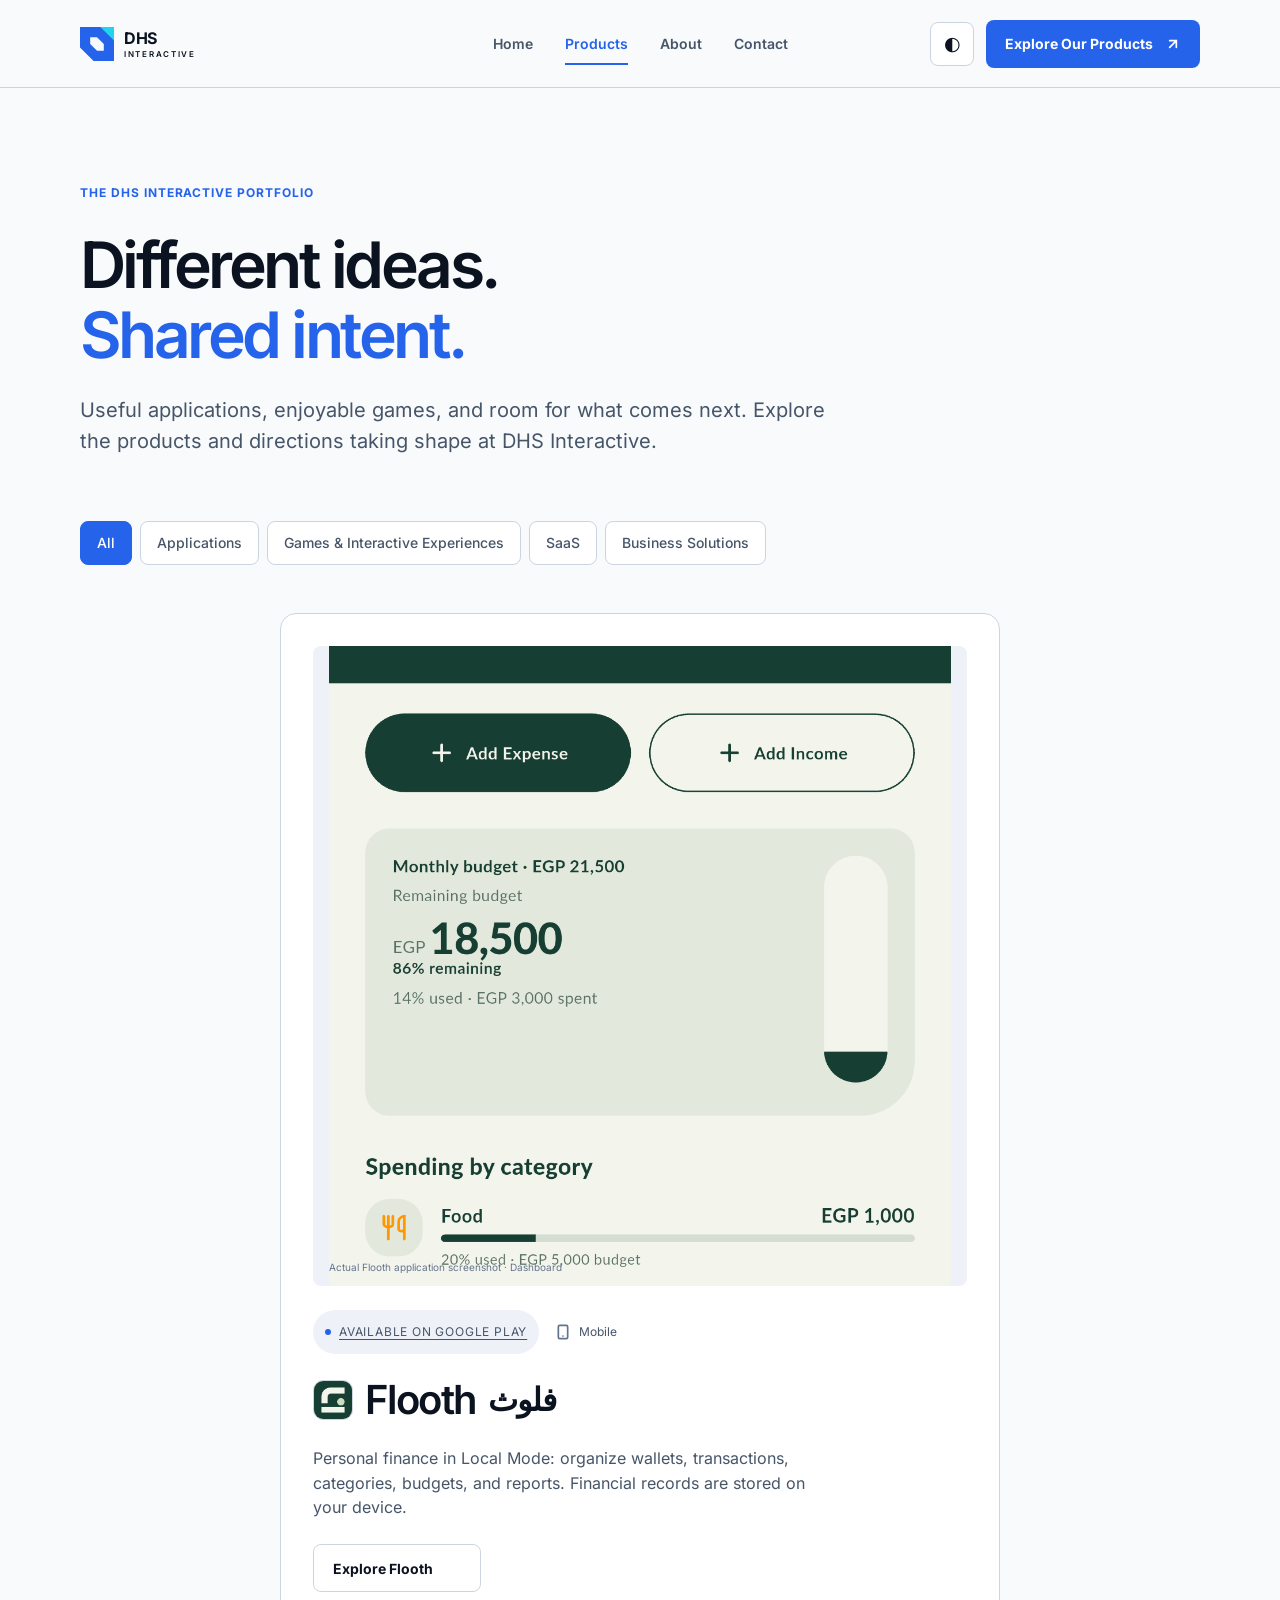
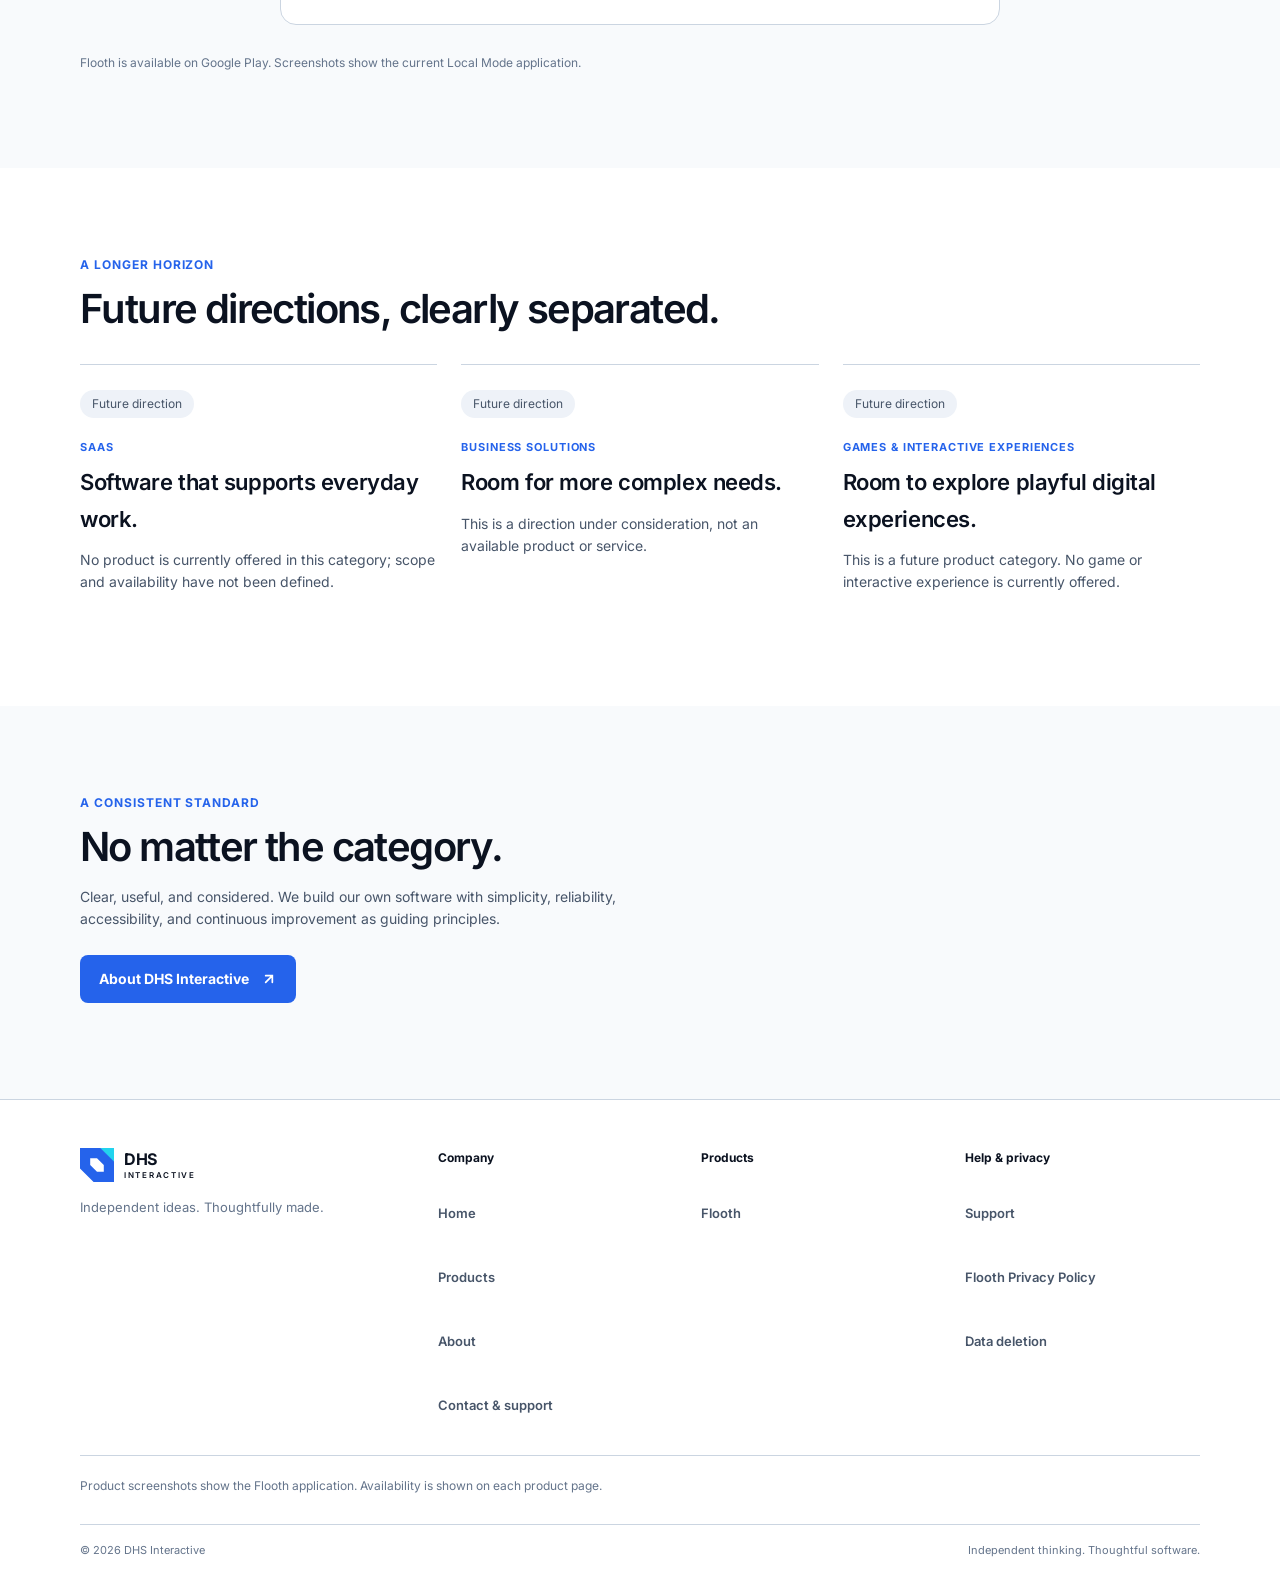
==== commit f6658cd9: "Update Flooth Google Play availability" ====
--- a/apps/index.html
+++ b/apps/index.html
@@ -24,14 +24,14 @@
       <article class="product-card product-card--flooth" data-product-category="applications">
         <figure class="product-showcase product-showcase--finance"><div class="product-showcase-window"><picture class="screenshot-picture"><img class="product-screen" loading="lazy" decoding="async" src="/assets/Flooth/Source/01-dashboard.png" width="1080" height="2340" alt="Flooth Dashboard showing wallet balance, monthly income and expenses, budget progress, and category spending."></picture></div><figcaption>Actual Flooth application screenshot · Dashboard</figcaption>
         </figure>
-        <div class="product-card-meta"><span class="product-status"><img src="/assets/icons/status-indicator.svg" alt="" width="6" height="6">In development</span><span class="product-platform"><img src="/assets/icons/smartphone.svg" alt="" width="16" height="16">Mobile</span></div>
+        <div class="product-card-meta"><a class="product-status product-status-link" href="https://play.google.com/store/apps/details?id=com.flooth.app" target="_blank" rel="noopener noreferrer" aria-label="Flooth is available on Google Play (opens in a new tab)"><img src="/assets/icons/status-indicator.svg" alt="" width="6" height="6">Available on Google Play</a><span class="product-platform"><img src="/assets/icons/smartphone.svg" alt="" width="16" height="16">Mobile</span></div>
         <h2 class="product-card-title"><img class="flooth-app-icon" src="/assets/Flooth/Source/app-icon.png" width="44" height="44" alt="" loading="lazy" decoding="async">Flooth <span lang="ar" dir="rtl">فلوث</span></h2>
         <p class="product-card-copy">Personal finance in Local Mode: organize wallets, transactions, categories, budgets, and reports. Financial records are stored on your device.</p>
         <a class="button button-secondary product-card-action" href="/apps/flooth/">Explore Flooth<img src="/assets/icons/arrow-up-right.svg" alt="" width="16" height="16"></a>
       </article>
     </div>
     <p class="product-filter-empty" id="product-filter-empty" role="status" aria-live="polite" hidden>No products are currently listed in this category.</p>
-    <p class="products-note">Flooth is in development. Screenshots show the current Local Mode application and do not indicate public release.</p>
+    <p class="products-note">Flooth is available on Google Play. Screenshots show the current Local Mode application.</p>
   </div></section>
   <section class="future-directions" aria-labelledby="future-directions-title"><div class="container">
     <p class="products-kicker">A longer horizon</p><h2 id="future-directions-title">Future directions, clearly separated.</h2>
--- a/assets/site.css
+++ b/assets/site.css
@@ -967,6 +967,184 @@
   }
 }
 
+/* Flooth screenshot lightbox */
+.flooth-screenshot-trigger {
+  display:block;
+  max-width:100%;
+  margin:0;
+  padding:0;
+  border:0;
+  background:transparent;
+  color:inherit;
+  line-height:0;
+  cursor:zoom-in
+}
+.flooth-screenshot-trigger:focus-visible,
+.flooth-lightbox button:focus-visible {
+  outline:3px solid var(--brand-primary);
+  outline-offset:4px
+}
+.flooth-screenshot-trigger--hero {
+  display:flex;
+  width:100%;
+  align-items:center;
+  justify-content:center
+}
+.flooth-shot .flooth-screenshot-trigger {
+  width:min(100%,260px)
+}
+.flooth-shot .flooth-screenshot-trigger .screenshot-picture img {
+  width:100%
+}
+.flooth-lightbox {
+  position:fixed;
+  inset:0;
+  width:100vw;
+  height:100dvh;
+  max-width:none;
+  max-height:none;
+  margin:0;
+  padding:clamp(12px,3vw,32px);
+  overflow:hidden;
+  border:0;
+  background:transparent;
+  color:var(--text-primary)
+}
+.flooth-lightbox[open] {
+  display:grid;
+  place-items:center
+}
+.flooth-lightbox::backdrop {
+  background:rgba(8,12,20,.82)
+}
+.flooth-lightbox-panel {
+  display:grid;
+  width:min(100%,900px);
+  max-height:100%;
+  grid-template-rows:auto minmax(0,1fr) auto;
+  gap:16px;
+  padding:clamp(14px,2.2vw,24px);
+  overflow:auto;
+  overscroll-behavior:contain;
+  border:1px solid var(--divider);
+  border-radius:16px;
+  background:var(--surface);
+  box-shadow:0 16px 56px rgba(0,0,0,.22)
+}
+.flooth-lightbox-header {
+  position:sticky;
+  top:0;
+  z-index:1;
+  display:flex;
+  min-width:0;
+  align-items:center;
+  justify-content:space-between;
+  gap:16px;
+  padding-block:4px;
+  background:var(--surface)
+}
+.flooth-lightbox-header h2 {
+  min-width:0;
+  margin:0;
+  color:var(--text-primary);
+  font-size:clamp(18px,2.6vw,24px);
+  line-height:1.25
+}
+.flooth-lightbox button {
+  min-height:44px;
+  padding:9px 14px;
+  border:1px solid var(--divider);
+  border-radius:8px;
+  background:var(--surface-raised);
+  color:var(--text-primary);
+  font:inherit;
+  font-size:14px;
+  line-height:1.3;
+  cursor:pointer
+}
+.flooth-lightbox button:disabled {
+  cursor:not-allowed;
+  opacity:.5
+}
+.flooth-lightbox-figure {
+  display:grid;
+  min-width:0;
+  min-height:0;
+  grid-template-rows:minmax(0,1fr) auto;
+  justify-items:center;
+  gap:8px;
+  margin:0
+}
+.flooth-lightbox-image {
+  display:block;
+  width:auto;
+  height:auto;
+  max-width:100%;
+  max-height:min(82dvh,900px);
+  object-fit:contain
+}
+.flooth-lightbox-figure figcaption {
+  color:var(--text-secondary);
+  font-size:13px;
+  line-height:1.4;
+  text-align:center
+}
+.flooth-lightbox-controls {
+  display:grid;
+  grid-template-columns:minmax(0,1fr) auto minmax(0,1fr);
+  align-items:center;
+  gap:12px
+}
+.flooth-lightbox-controls [data-lightbox-previous] {
+  justify-self:start
+}
+.flooth-lightbox-controls [data-lightbox-next] {
+  justify-self:end
+}
+.flooth-lightbox-controls [data-lightbox-position] {
+  color:var(--text-secondary);
+  font-size:13px;
+  font-variant-numeric:tabular-nums
+}
+.featured-actions {
+  display:flex;
+  flex-wrap:wrap;
+  gap:10px
+}
+@media(max-width:480px) {
+  .featured-actions {
+    align-items:stretch;
+    flex-direction:column
+  }
+  .featured-actions .button {
+    justify-content:center
+  }
+  .flooth-lightbox {
+    padding:8px
+  }
+  .flooth-lightbox-panel {
+    gap:12px;
+    padding:12px
+  }
+  .flooth-lightbox-controls {
+    grid-template-columns:minmax(0,1fr) minmax(0,1fr);
+    gap:8px
+  }
+  .flooth-lightbox-controls [data-lightbox-position] {
+    grid-column:1 / -1;
+    grid-row:1;
+    text-align:center
+  }
+  .flooth-lightbox-controls [data-lightbox-previous] {
+    grid-column:1;
+    grid-row:2
+  }
+  .flooth-lightbox-controls [data-lightbox-next] {
+    grid-column:2;
+    grid-row:2
+  }
+}
+
 /* Phase 3 product pages: Figma-aligned components built on the shared theme tokens. */
 .products-page,
 .flooth-page {
@@ -2308,3 +2486,20 @@
     height:min(620px,calc(100vh - 150px))
   }
 }
+
+.product-status-link {
+  min-height:44px;
+  text-decoration:underline;
+  text-underline-offset:3px
+}
+.flooth-store-status {
+  min-height:48px;
+  border:0;
+  background:var(--brand-primary);
+  color:var(--text-on-brand);
+  text-decoration:none
+}
+.flooth-store-status:hover {
+  background:var(--teal-dark);
+  color:var(--text-on-brand)
+}
